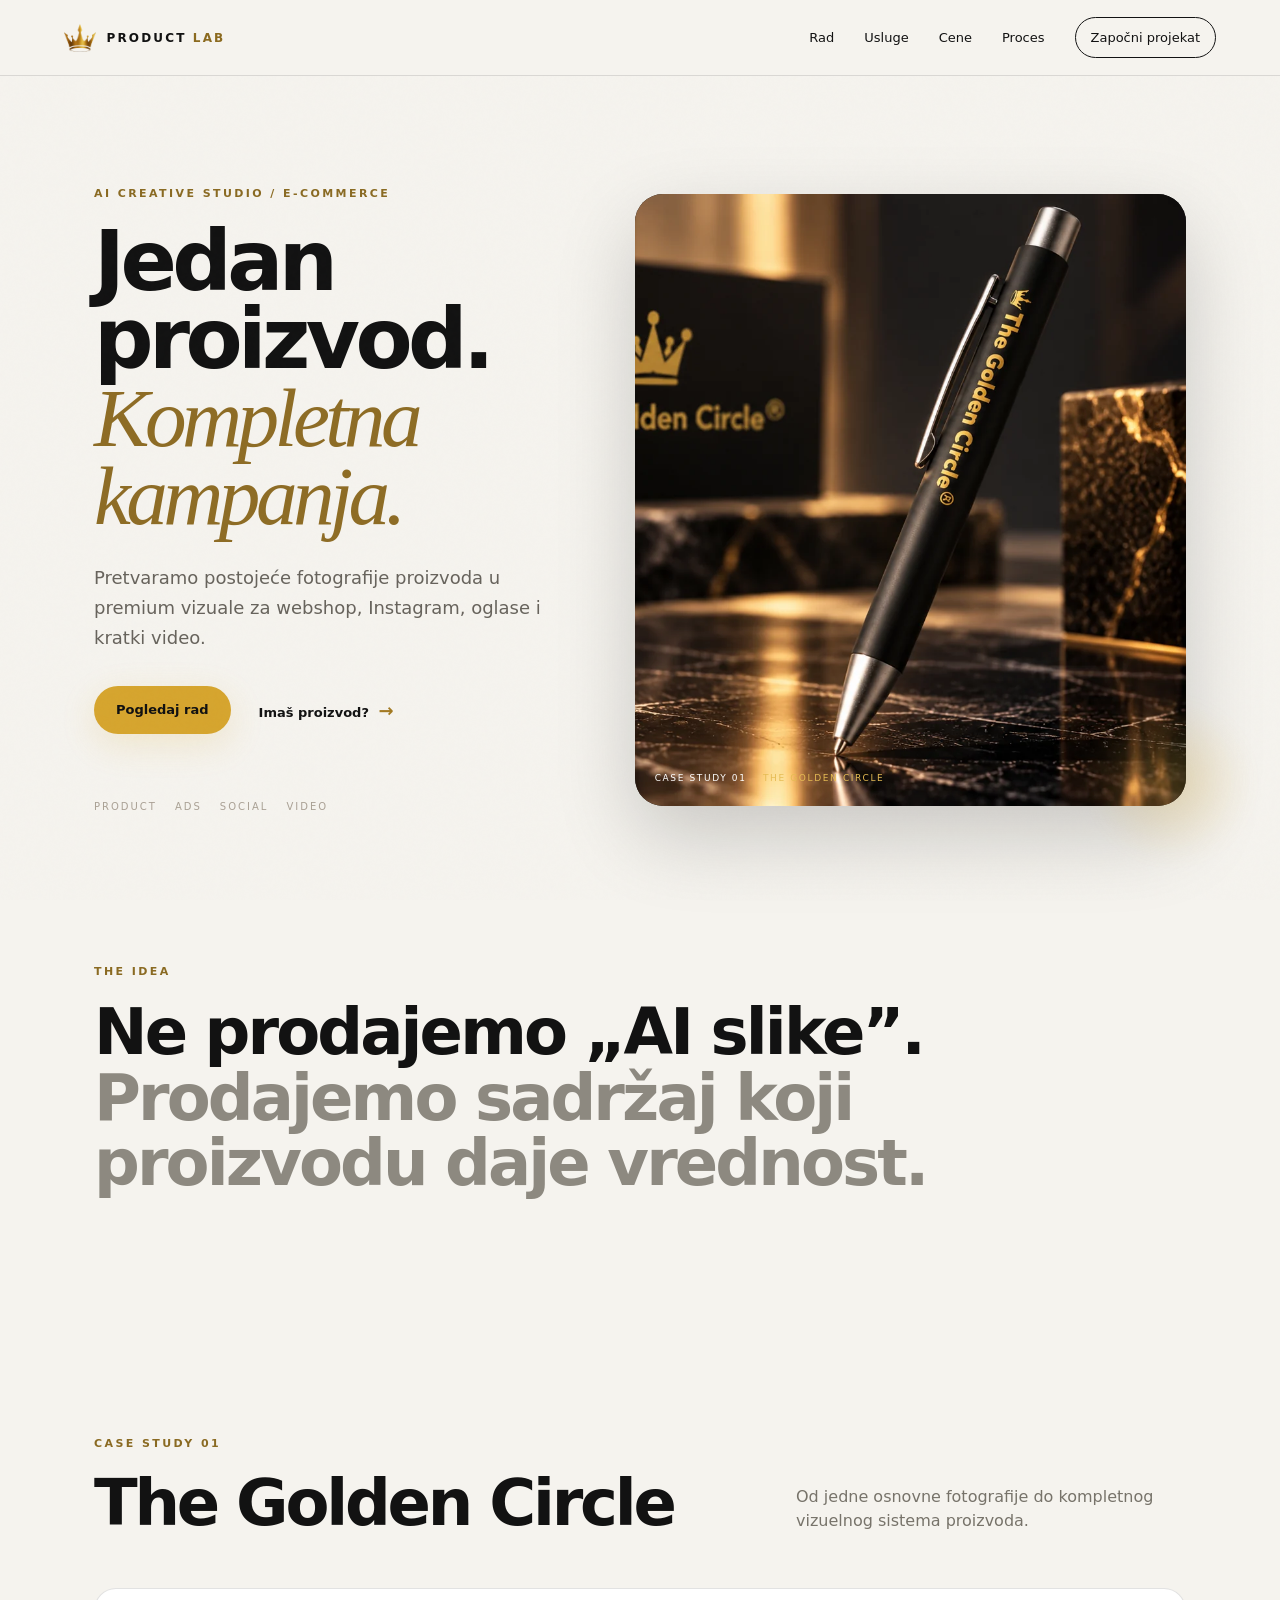
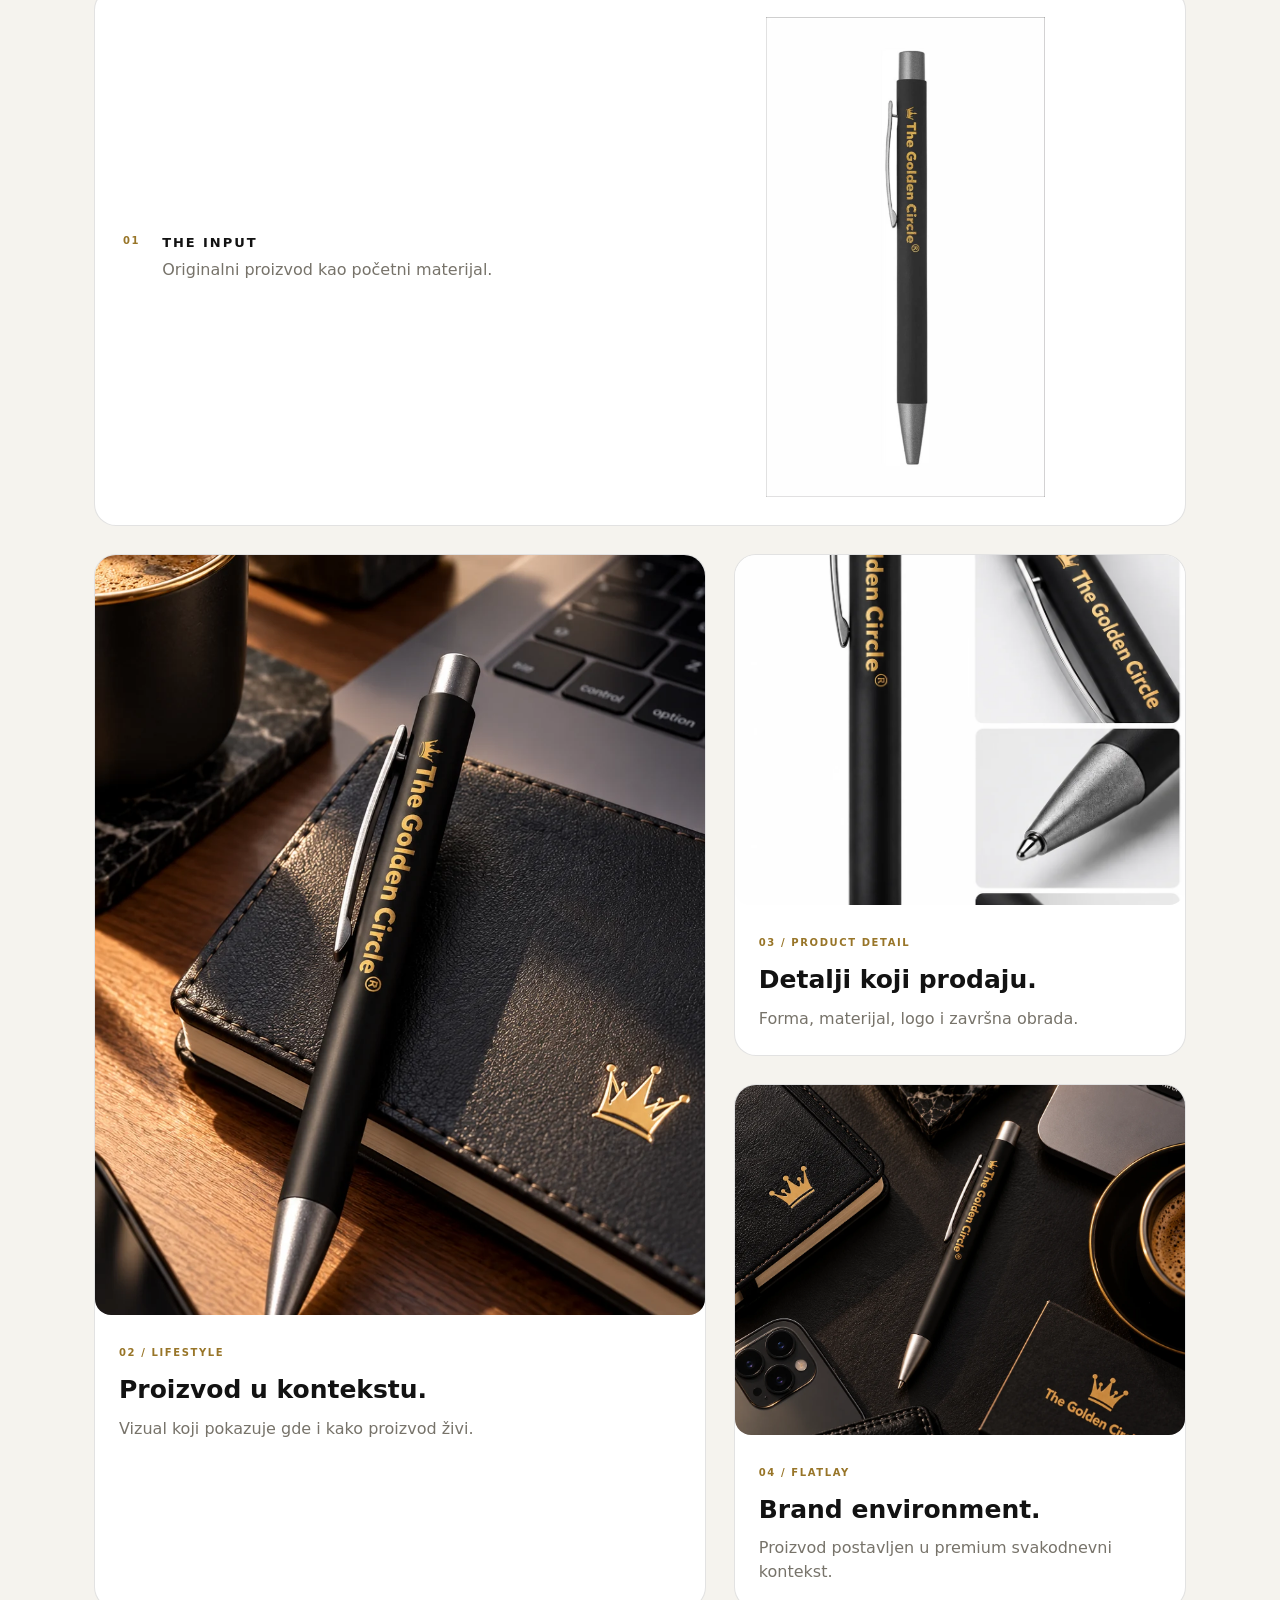
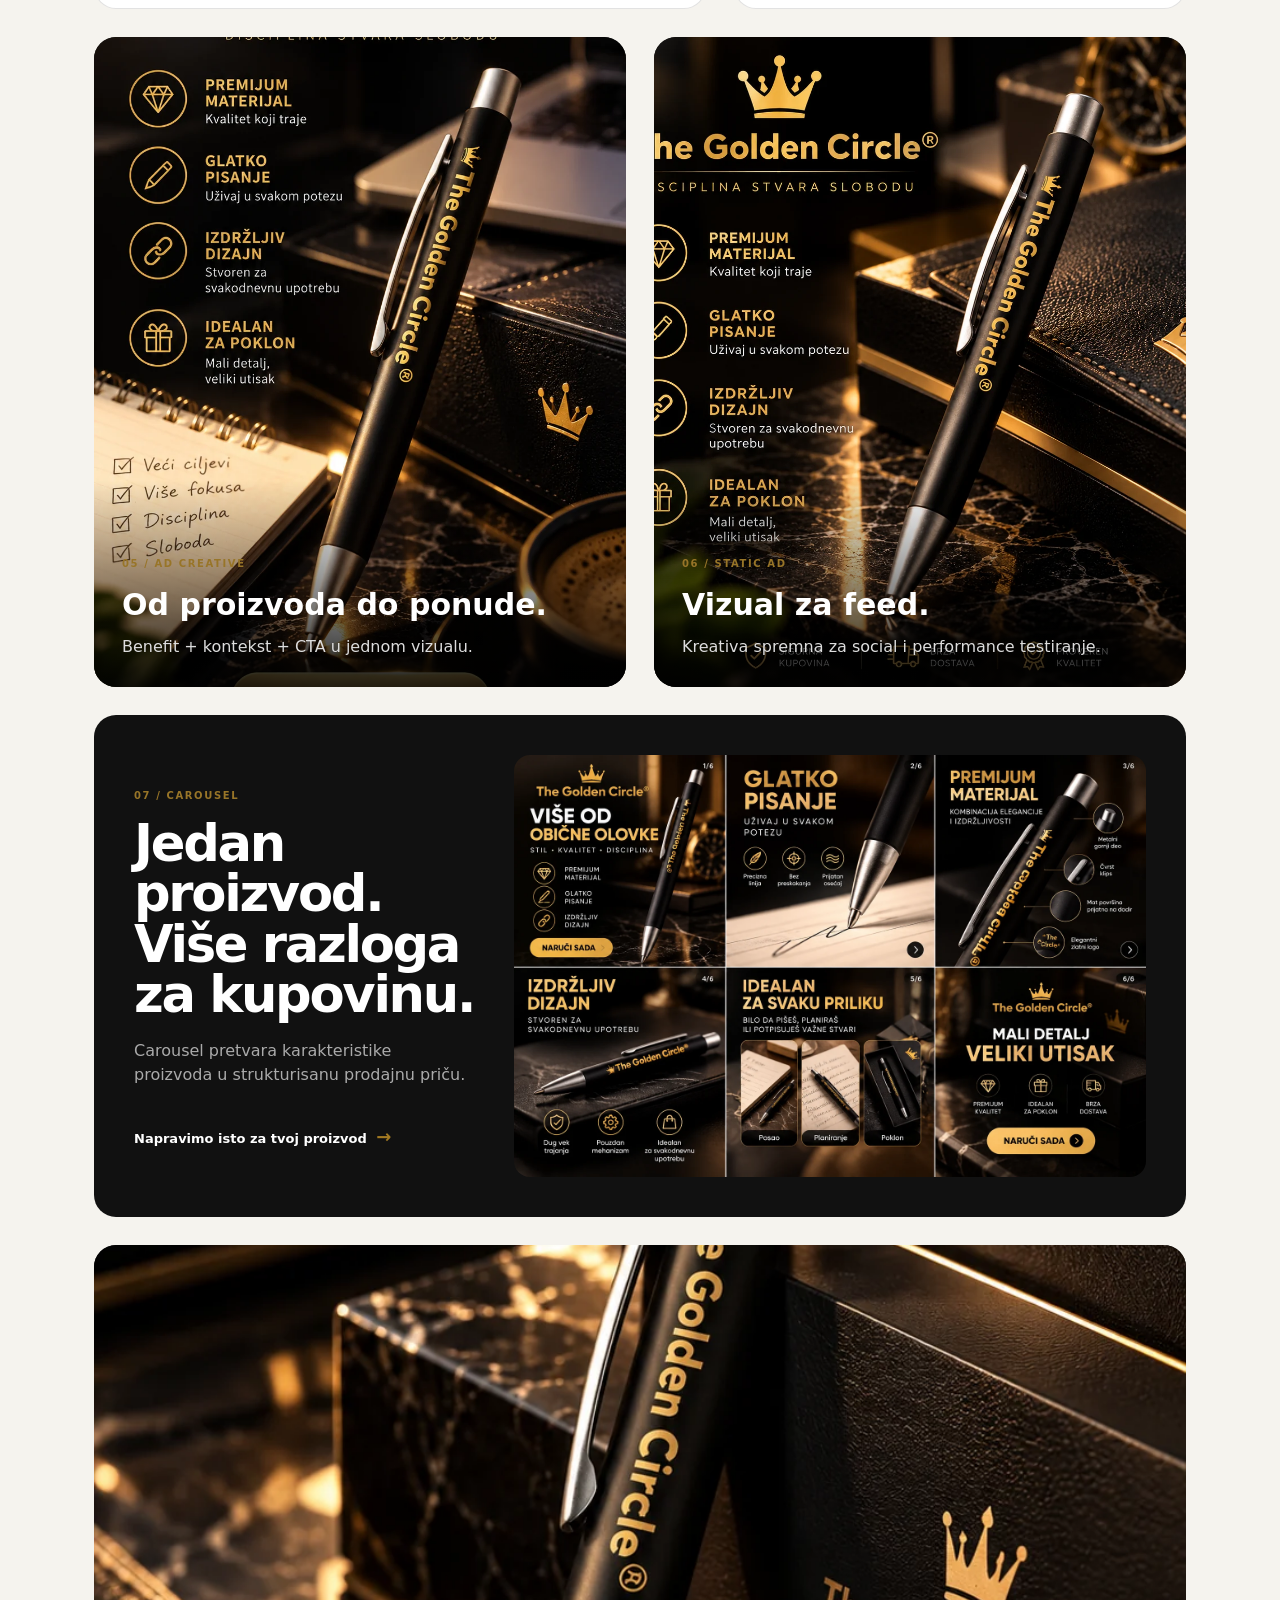
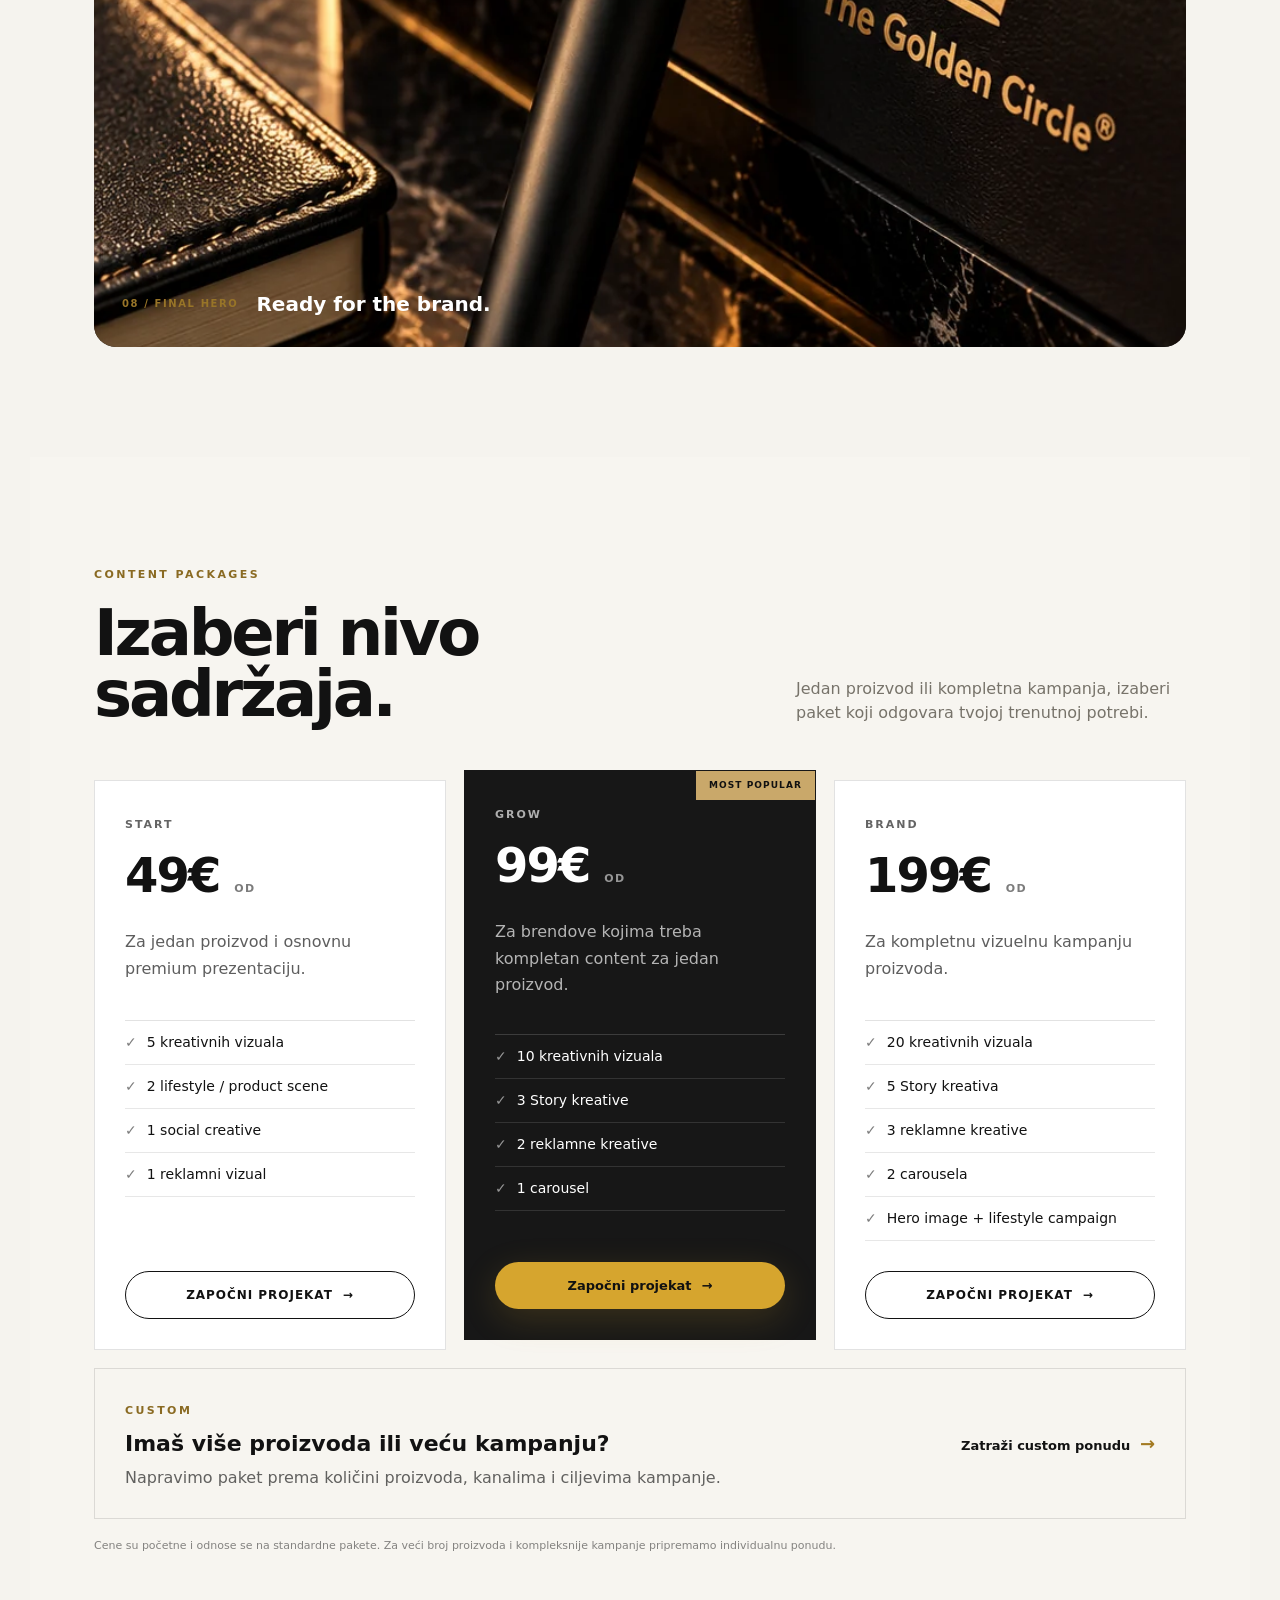
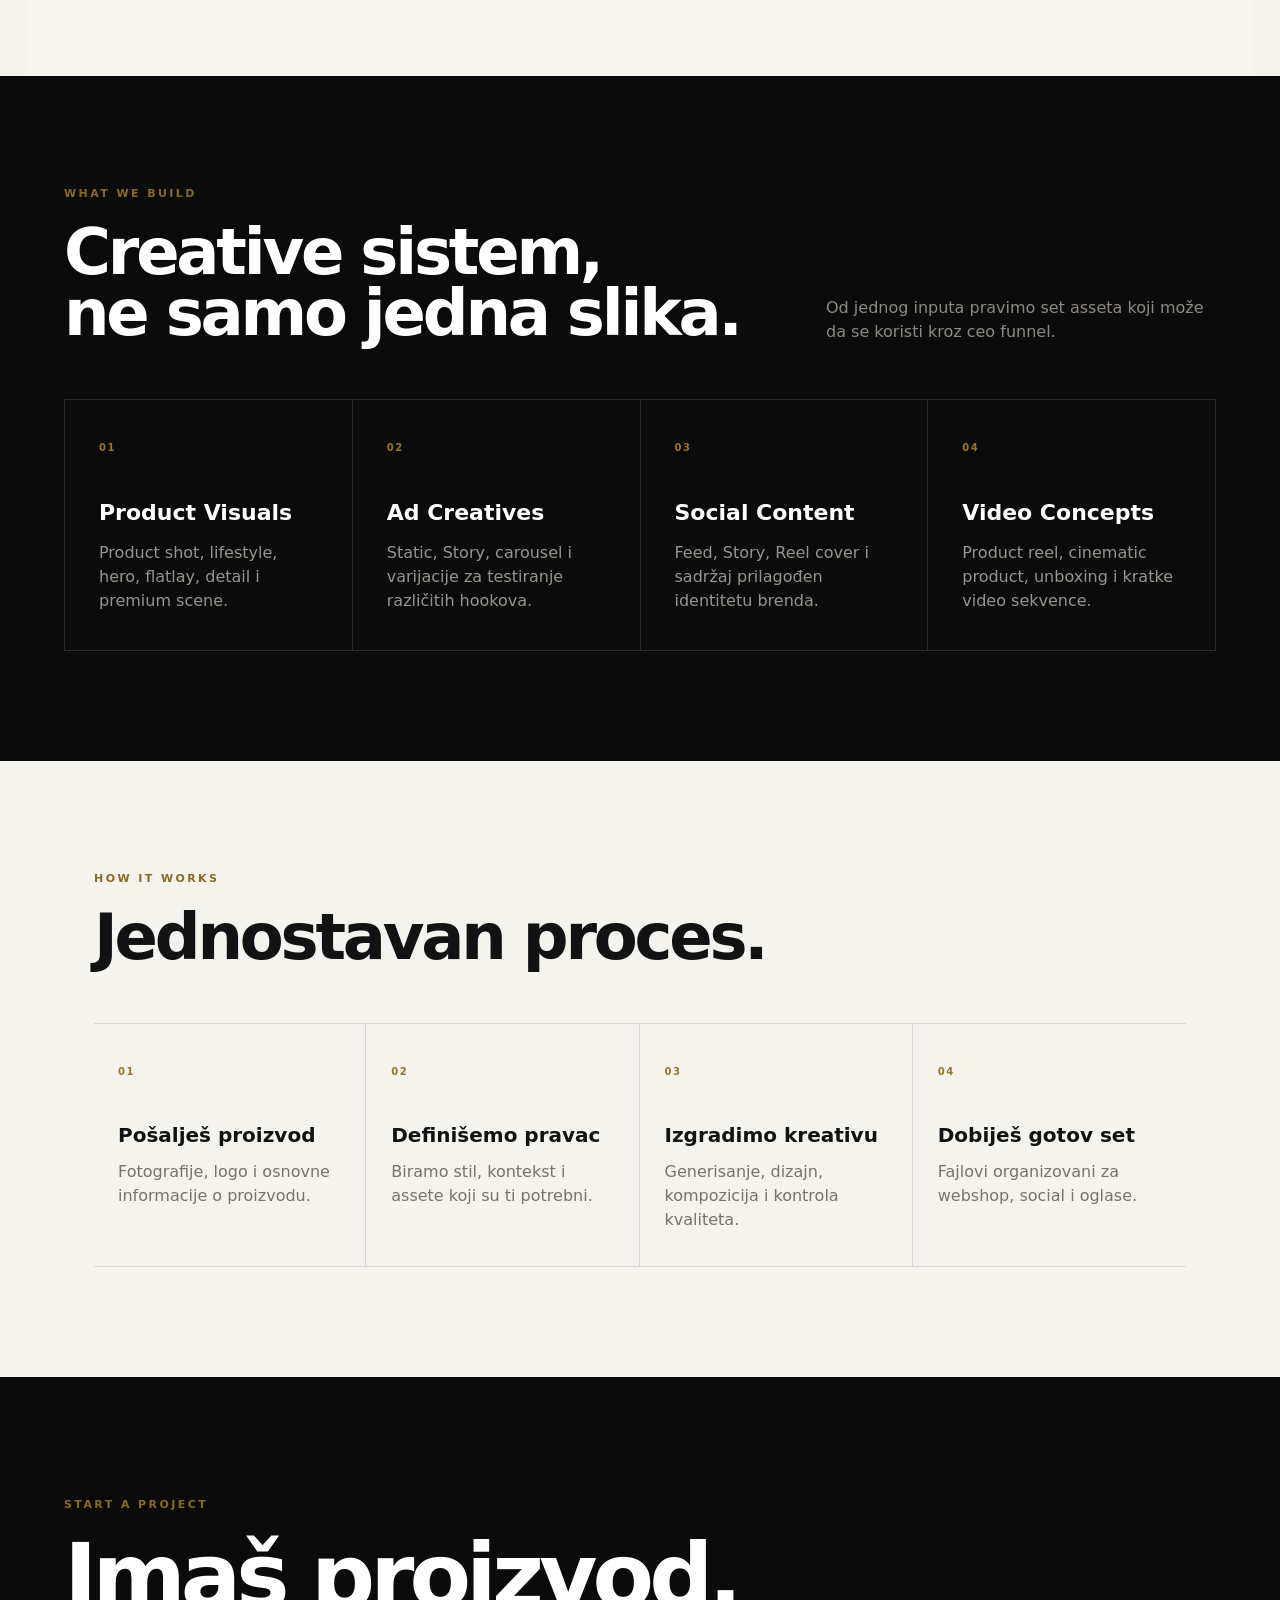
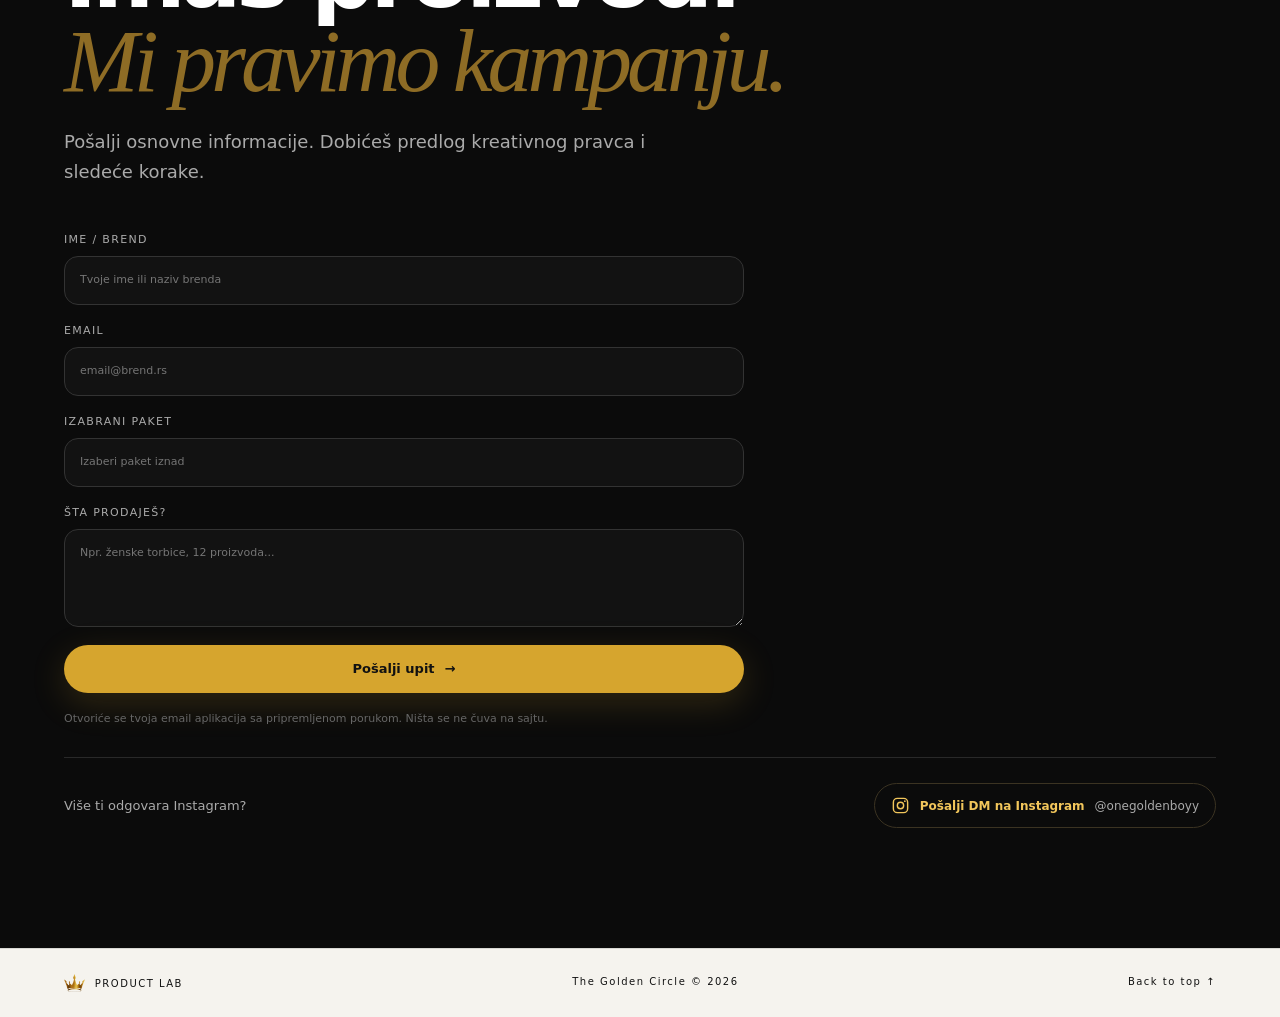
==== index.html @ 474698c1 "Replace PL monogram with original golden crown, add OG tags and tap target fixes - Header and footer" ====
<!doctype html>
<html lang="sr">
<head>
  <meta charset="utf-8">
  <meta name="viewport" content="width=device-width, initial-scale=1">
  <meta name="description" content="PRODUCT LAB: premium AI creative studio za produkt fotografiju, oglase i social media sadržaj.">
  <meta name="theme-color" content="#0b0b0b"><title>PRODUCT LAB</title>
  <meta property="og:type" content="website">
  <meta property="og:title" content="PRODUCT LAB">
  <meta property="og:description" content="Jedan proizvod. Kompletna kampanja. Premium AI vizuali za webshop, Instagram i oglase.">
  <meta property="og:url" content="https://daliborsuvajcevic.github.io/Productlab/">
  <meta property="og:image" content="https://daliborsuvajcevic.github.io/Productlab/assets/og-image.jpg">
  <meta property="og:image:width" content="1200">
  <meta property="og:image:height" content="630">
  <meta property="og:locale" content="sr_RS">
  <meta name="twitter:card" content="summary_large_image">
  <link rel="stylesheet" href="style.css">

<link rel="icon" type="image/png" href="assets/favicon-crown.png">


  <style>
    .pricing { background: #f7f5f0; }
    .pricing-grid { display:grid; grid-template-columns:repeat(3,1fr); gap:18px; margin-top:45px; }
    .price-card { position:relative; padding:36px 30px 30px; background:#fff; border:1px solid rgba(20,20,20,.12); min-height:470px; display:flex; flex-direction:column; }
    .price-card.featured { background:#171717; color:#fff; border-color:#171717; transform:translateY(-10px); }
    .price-label { font-size:11px; letter-spacing:.18em; font-weight:700; opacity:.65; }
    .price { font-size:48px; line-height:1; margin:18px 0 14px; font-weight:600; letter-spacing:-.04em; }
    .price small { font-size:11px; letter-spacing:.12em; text-transform:uppercase; opacity:.55; }
    .price-card p { opacity:.68; line-height:1.65; min-height:55px; }
    .price-card ul { list-style:none; padding:0; margin:20px 0 30px; border-top:1px solid rgba(20,20,20,.12); }
    .price-card.featured ul { border-color:rgba(255,255,255,.16); }
    .price-card li { padding:11px 0; border-bottom:1px solid rgba(20,20,20,.10); font-size:14px; }
    .price-card.featured li { border-color:rgba(255,255,255,.12); }
    .price-card li::before { content:'✓'; margin-right:10px; opacity:.55; }
    .price-card .btn { margin-top:auto; text-align:center; }
    .btn-outline { display:inline-flex; justify-content:center; align-items:center; gap:10px; padding:14px 20px; border:1px solid currentColor; color:inherit; text-decoration:none; font-size:12px; letter-spacing:.08em; text-transform:uppercase; }
    .popular { position:absolute; top:0; right:0; padding:8px 13px; background:#c9a86a; color:#111; font-size:9px; font-weight:800; letter-spacing:.12em; }
    .custom-package { margin-top:18px; padding:28px 30px; border:1px solid rgba(20,20,20,.12); display:flex; justify-content:space-between; align-items:center; gap:30px; }
    .custom-package h3 { margin:6px 0; font-size:22px; }
    .custom-package p { margin:0; opacity:.65; }
    .pricing-note { margin-top:18px; font-size:11px; opacity:.5; line-height:1.6; }
    @media (max-width:850px) { .pricing-grid { grid-template-columns:1fr; } .price-card.featured { transform:none; } .custom-package { flex-direction:column; align-items:flex-start; } }
  </style>

</head>
<body>
  <div class="noise"></div>
  <header class="site-header">
    <a class="logo" href="#top" aria-label="Product Lab početna">
      <img class="logo-crown" src="assets/crown-logo.png" alt="" width="315" height="272">
      <span>PRODUCT <b>LAB</b></span>
    </a>
    <button class="menu-toggle" aria-label="Otvori meni" aria-expanded="false"><span></span><span></span></button>
    <nav class="nav" aria-label="Glavna navigacija">
      <a href="#work">Rad</a>
      <a href="#services">Usluge</a>
      <a href="#pricing">Cene</a>
      <a href="#process">Proces</a>
      <a class="nav-cta" href="#contact">Započni projekat</a>
    </nav>
  </header>

  <main id="top">
    <section class="hero section-pad">
      <div class="hero-copy reveal">
        <p class="eyebrow">AI CREATIVE STUDIO / E-COMMERCE</p>
        <h1>Jedan proizvod.<br><em>Kompletna kampanja.</em></h1>
        <p class="lead">Pretvaramo postojeće fotografije proizvoda u premium vizuale za webshop, Instagram, oglase i kratki video.</p>
        <div class="hero-actions">
          <a class="btn btn-gold" href="#work">Pogledaj rad</a>
          <a class="text-link" href="#contact">Imaš proizvod? <span>→</span></a>
        </div>
        <div class="hero-meta"><span>PRODUCT</span><span>ADS</span><span>SOCIAL</span><span>VIDEO</span></div>
      </div>
      <div class="hero-visual reveal delay-1">
        <div class="hero-frame">
          <img src="assets/hero-wide.webp" alt="The Golden Circle premium olovka, hero vizual" loading="eager">
          <div class="frame-label">CASE STUDY 01 <span>THE GOLDEN CIRCLE</span></div>
        </div>
        <div class="orb"></div>
      </div>
    </section>

    <section class="statement section-pad">
      <p class="eyebrow">THE IDEA</p>
      <h2>Ne prodajemo „AI slike”.<br><span>Prodajemo sadržaj koji proizvodu daje vrednost.</span></h2>
    </section>

    <section id="work" class="work section-pad">
      <div class="section-heading reveal">
        <div><p class="eyebrow">CASE STUDY 01</p><h2>The Golden Circle</h2></div>
        <p>Od jedne osnovne fotografije do kompletnog vizuelnog sistema proizvoda.</p>
      </div>

      <div class="input-card reveal">
        <div class="input-copy"><span class="step">01</span><div><h3>THE INPUT</h3><p>Originalni proizvod kao početni materijal.</p></div></div>
        <button class="image-button" data-lightbox="assets/original.webp" aria-label="Otvori originalnu fotografiju"><img src="assets/original.webp" alt="Originalna fotografija The Golden Circle olovke"></button>
      </div>

      <div class="work-grid">
        <article class="work-card tall reveal"><button class="image-button" data-lightbox="assets/lifestyle.webp"><img src="assets/lifestyle.webp" alt="Lifestyle fotografija olovke na luksuznom radnom stolu" loading="lazy"></button><div class="card-copy"><span>02 / LIFESTYLE</span><h3>Proizvod u kontekstu.</h3><p>Vizual koji pokazuje gde i kako proizvod živi.</p></div></article>
        <article class="work-card reveal delay-1"><button class="image-button" data-lightbox="assets/product-display.webp"><img src="assets/product-display.webp" alt="Detaljna product prezentacija olovke" loading="lazy"></button><div class="card-copy"><span>03 / PRODUCT DETAIL</span><h3>Detalji koji prodaju.</h3><p>Forma, materijal, logo i završna obrada.</p></div></article>
        <article class="work-card reveal delay-2"><button class="image-button" data-lightbox="assets/flatlay.webp"><img src="assets/flatlay.webp" alt="Premium flatlay The Golden Circle proizvoda" loading="lazy"></button><div class="card-copy"><span>04 / FLATLAY</span><h3>Brand environment.</h3><p>Proizvod postavljen u premium svakodnevni kontekst.</p></div></article>
      </div>

      <div class="feature-grid">
        <article class="feature-card reveal"><button class="image-button" data-lightbox="assets/ad-vertical.webp"><img src="assets/ad-vertical.webp" alt="Vertikalna reklamna kreativa za The Golden Circle" loading="lazy"></button><div class="feature-overlay"><span>05 / AD CREATIVE</span><h3>Od proizvoda do ponude.</h3><p>Benefit + kontekst + CTA u jednom vizualu.</p></div></article>
        <article class="feature-card reveal delay-1"><button class="image-button" data-lightbox="assets/ad-square.webp"><img src="assets/ad-square.webp" alt="Kvadratna reklama za The Golden Circle" loading="lazy"></button><div class="feature-overlay"><span>06 / STATIC AD</span><h3>Vizual za feed.</h3><p>Kreativa spremna za social i performance testiranje.</p></div></article>
      </div>

      <div class="carousel-case reveal">
        <div class="carousel-copy"><span>07 / CAROUSEL</span><h3>Jedan proizvod.<br>Više razloga za kupovinu.</h3><p>Carousel pretvara karakteristike proizvoda u strukturisanu prodajnu priču.</p><a href="#contact" class="text-link">Napravimo isto za tvoj proizvod <span>→</span></a></div>
        <button class="image-button carousel-image" data-lightbox="assets/carousel.webp"><img src="assets/carousel.webp" alt="Carousel oglas The Golden Circle" loading="lazy"></button>
      </div>

      <div class="final-hero reveal">
        <button class="image-button" data-lightbox="assets/hero-display.webp"><img src="assets/hero-display.webp" alt="Finalni premium hero vizual The Golden Circle" loading="lazy"></button>
        <div class="final-caption"><span>08 / FINAL HERO</span><strong>Ready for the brand.</strong></div>
      </div>
    </section>


    <section id="pricing" class="pricing section-pad">
      <div class="section-heading reveal">
        <div><p class="eyebrow">CONTENT PACKAGES</p><h2>Izaberi nivo sadržaja.</h2></div>
        <p>Jedan proizvod ili kompletna kampanja, izaberi paket koji odgovara tvojoj trenutnoj potrebi.</p>
      </div>
      <div class="pricing-grid">
        <article class="price-card reveal">
          <span class="price-label">START</span>
          <div class="price">49€ <small>od</small></div>
          <p>Za jedan proizvod i osnovnu premium prezentaciju.</p>
          <ul>
            <li>5 kreativnih vizuala</li>
            <li>2 lifestyle / product scene</li>
            <li>1 social creative</li>
            <li>1 reklamni vizual</li>
          </ul>
          <a class="btn btn-outline" href="#contact" data-package="START 49€">Započni projekat <span>→</span></a>
        </article>

        <article class="price-card featured reveal delay-1">
          <div class="popular">MOST POPULAR</div>
          <span class="price-label">GROW</span>
          <div class="price">99€ <small>od</small></div>
          <p>Za brendove kojima treba kompletan content za jedan proizvod.</p>
          <ul>
            <li>10 kreativnih vizuala</li>
            <li>3 Story kreative</li>
            <li>2 reklamne kreative</li>
            <li>1 carousel</li>
          </ul>
          <a class="btn btn-gold" href="#contact" data-package="GROW 99€">Započni projekat <span>→</span></a>
        </article>

        <article class="price-card reveal delay-2">
          <span class="price-label">BRAND</span>
          <div class="price">199€ <small>od</small></div>
          <p>Za kompletnu vizuelnu kampanju proizvoda.</p>
          <ul>
            <li>20 kreativnih vizuala</li>
            <li>5 Story kreativa</li>
            <li>3 reklamne kreative</li>
            <li>2 carousela</li>
            <li>Hero image + lifestyle campaign</li>
          </ul>
          <a class="btn btn-outline" href="#contact" data-package="BRAND 199€">Započni projekat <span>→</span></a>
        </article>
      </div>
      <div class="custom-package reveal">
        <div><span class="eyebrow">CUSTOM</span><h3>Imaš više proizvoda ili veću kampanju?</h3><p>Napravimo paket prema količini proizvoda, kanalima i ciljevima kampanje.</p></div>
        <a class="text-link package-btn" href="#contact" data-package="CUSTOM, individualna ponuda">Zatraži custom ponudu <span>→</span></a>
      </div>
      <p class="pricing-note">Cene su početne i odnose se na standardne pakete. Za veći broj proizvoda i kompleksnije kampanje pripremamo individualnu ponudu.</p>
    </section>

    <section id="services" class="services section-pad dark-section">
      <div class="section-heading reveal"><div><p class="eyebrow">WHAT WE BUILD</p><h2>Creative sistem,<br>ne samo jedna slika.</h2></div><p>Od jednog inputa pravimo set asseta koji može da se koristi kroz ceo funnel.</p></div>
      <div class="service-grid">
        <article class="service reveal"><span>01</span><h3>Product Visuals</h3><p>Product shot, lifestyle, hero, flatlay, detail i premium scene.</p></article>
        <article class="service reveal delay-1"><span>02</span><h3>Ad Creatives</h3><p>Static, Story, carousel i varijacije za testiranje različitih hookova.</p></article>
        <article class="service reveal delay-2"><span>03</span><h3>Social Content</h3><p>Feed, Story, Reel cover i sadržaj prilagođen identitetu brenda.</p></article>
        <article class="service reveal"><span>04</span><h3>Video Concepts</h3><p>Product reel, cinematic product, unboxing i kratke video sekvence.</p></article>
      </div>
    </section>

    <section id="process" class="process section-pad">
      <div class="section-heading reveal"><div><p class="eyebrow">HOW IT WORKS</p><h2>Jednostavan proces.</h2></div></div>
      <div class="process-grid">
        <div class="process-step reveal"><span>01</span><h3>Pošalješ proizvod</h3><p>Fotografije, logo i osnovne informacije o proizvodu.</p></div>
        <div class="process-step reveal delay-1"><span>02</span><h3>Definišemo pravac</h3><p>Biramo stil, kontekst i assete koji su ti potrebni.</p></div>
        <div class="process-step reveal delay-2"><span>03</span><h3>Izgradimo kreativu</h3><p>Generisanje, dizajn, kompozicija i kontrola kvaliteta.</p></div>
        <div class="process-step reveal"><span>04</span><h3>Dobiješ gotov set</h3><p>Fajlovi organizovani za webshop, social i oglase.</p></div>
      </div>
    </section>

    <section id="contact" class="contact section-pad dark-section">
      <div class="contact-inner reveal">
        <p class="eyebrow">START A PROJECT</p>
        <h2>Imaš proizvod.<br><em>Mi pravimo kampanju.</em></h2>
        <p class="lead">Pošalji osnovne informacije. Dobićeš predlog kreativnog pravca i sledeće korake.</p>
        <form id="contactForm" class="contact-form">
          <label>Ime / brend<input id="name" name="name" type="text" placeholder="Tvoje ime ili naziv brenda" required></label>
          <label>Email<input id="email" name="email" type="email" placeholder="email@brend.rs" required></label>
          <label>Izabrani paket<input id="selected-package" name="package" type="text" placeholder="Izaberi paket iznad" readonly></label>
          <label>Šta prodaješ?<textarea id="message" name="message" rows="4" placeholder="Npr. ženske torbice, 12 proizvoda..."></textarea></label>
          <button class="btn btn-gold" type="submit">Pošalji upit <span>→</span></button>
          <p class="form-note">Otvoriće se tvoja email aplikacija sa pripremljenom porukom. Ništa se ne čuva na sajtu.</p>
        </form>
        <div class="instagram-contact">
          <span class="instagram-copy">Više ti odgovara Instagram?</span>
          <a class="instagram-link" href="https://www.instagram.com/onegoldenboyy/" target="_blank" rel="noopener noreferrer" aria-label="Javi se na Instagram profilu @onegoldenboyy">
            <svg viewBox="0 0 24 24" aria-hidden="true" focusable="false"><rect x="3" y="3" width="18" height="18" rx="5" fill="none" stroke="currentColor" stroke-width="1.8"/><circle cx="12" cy="12" r="4" fill="none" stroke="currentColor" stroke-width="1.8"/><circle cx="17.5" cy="6.5" r="1.1" fill="currentColor"/></svg>
            <span>Pošalji DM na Instagram</span>
            <span class="instagram-handle">@onegoldenboyy</span>
          </a>
        </div>
      </div>
    </section>
  </main>

   <footer class="footer"><span class="footer-brand"><img class="logo-crown" src="assets/crown-logo.png" alt="" width="315" height="272" loading="lazy">PRODUCT LAB</span><span>The Golden Circle © 2026</span><a href="#top">Back to top ↑</a></footer>

  <div class="lightbox" id="lightbox" aria-hidden="true"><button class="lightbox-close" aria-label="Zatvori">×</button><img id="lightboxImage" src="" alt=""></div>
  <script src="script.js"></script>
</body>
</html>
---- style.css ----
:root{--bg:#f5f3ee;--ink:#121212;--muted:#77736a;--gold:#d6a52e;--gold2:#f2c65b;--dark:#0b0b0b;--line:rgba(18,18,18,.12);--radius:22px;--max:1220px}
*{box-sizing:border-box}html{scroll-behavior:smooth}body{margin:0;background:var(--bg);color:var(--ink);font-family:Inter,ui-sans-serif,system-ui,-apple-system,BlinkMacSystemFont,"Segoe UI",sans-serif;line-height:1.5}.noise{position:fixed;inset:0;pointer-events:none;opacity:.035;background-image:url("data:image/svg+xml,%3Csvg viewBox='0 0 180 180' xmlns='http://www.w3.org/2000/svg'%3E%3Cfilter id='n'%3E%3CfeTurbulence type='fractalNoise' baseFrequency='.9' numOctaves='4' stitchTiles='stitch'/%3E%3C/filter%3E%3Crect width='100%25' height='100%25' filter='url(%23n)' opacity='.45'/%3E%3C/svg%3E")}.site-header{position:sticky;top:0;z-index:20;height:76px;padding:0 5vw;display:flex;align-items:center;justify-content:space-between;background:rgba(245,243,238,.88);backdrop-filter:blur(18px);border-bottom:1px solid var(--line)}.logo{display:flex;align-items:center;gap:10px;color:inherit;text-decoration:none;font-size:12px;letter-spacing:.18em;font-weight:700}.logo b{color:#8b6a1f}.logo-crown{display:block;height:28px;width:auto}.footer-brand{display:inline-flex;align-items:center;gap:10px}.footer-brand .logo-crown{height:18px}.nav{display:flex;align-items:center;gap:30px}.nav a{color:inherit;text-decoration:none;font-size:13px}.nav-cta{border:1px solid var(--ink);padding:10px 15px;border-radius:999px}.menu-toggle{display:none;background:none;border:0}.section-pad{max-width:var(--max);margin:auto;padding:110px 5vw}.hero{min-height:calc(100vh - 76px);display:grid;grid-template-columns:.9fr 1.1fr;gap:7vw;align-items:center}.eyebrow{margin:0 0 20px;color:#8a6a22;font-size:11px;font-weight:800;letter-spacing:.22em}.hero h1{font-size:clamp(50px,6.5vw,94px);line-height:.94;letter-spacing:-.055em;margin:0 0 28px}.hero h1 em,.contact h2 em{font-family:Georgia,serif;font-weight:400;color:#8e6c25}.lead{max-width:590px;color:#67635c;font-size:18px;line-height:1.65}.hero-actions{display:flex;align-items:center;gap:28px;margin-top:34px}.btn{display:inline-flex;align-items:center;justify-content:center;gap:10px;border:0;text-decoration:none;cursor:pointer;padding:14px 22px;border-radius:999px;font:inherit;font-weight:800;font-size:13px}.btn-gold{background:var(--gold);color:#111;box-shadow:0 10px 35px rgba(214,165,46,.18)}.text-link{color:inherit;text-decoration:none;font-weight:700;font-size:13px}.text-link span{color:#a37a22;font-size:18px;margin-left:5px}.hero-meta{display:flex;gap:18px;margin-top:65px;color:#aaa195;font-size:10px;letter-spacing:.2em}.hero-visual{position:relative}.hero-frame{position:relative;overflow:hidden;border-radius:28px;box-shadow:0 30px 80px rgba(0,0,0,.18);background:#111}.hero-frame img{width:100%;height:min(68vh,700px);object-fit:cover;display:block}.frame-label{position:absolute;left:20px;bottom:20px;color:white;font-size:9px;letter-spacing:.18em}.frame-label span{margin-left:12px;color:#e5bb54}.orb{position:absolute;width:170px;height:170px;border-radius:50%;background:radial-gradient(circle,#e3b84e,transparent 67%);filter:blur(10px);opacity:.28;right:-70px;bottom:-60px}.statement{padding-top:40px;padding-bottom:130px}.statement h2{font-size:clamp(36px,5vw,70px);line-height:1.02;letter-spacing:-.045em;max-width:1000px;margin:0}.statement h2 span{color:#8d8980}.section-heading{display:flex;justify-content:space-between;align-items:end;gap:40px;margin-bottom:55px}.section-heading h2{font-size:clamp(42px,5vw,72px);line-height:.95;letter-spacing:-.05em;margin:0}.section-heading>p{max-width:390px;color:var(--muted);margin:0}.input-card{display:grid;grid-template-columns:1fr 1fr;gap:28px;align-items:center;margin-bottom:28px;padding:28px;border:1px solid var(--line);border-radius:var(--radius);background:#fff}.input-copy{display:flex;gap:22px;align-items:flex-start}.step,.card-copy>span,.feature-overlay>span,.carousel-copy>span,.final-caption>span,.service>span,.process-step>span{font-size:10px;letter-spacing:.16em;color:#987528;font-weight:800}.input-copy h3{margin:0 0 5px;font-size:13px;letter-spacing:.15em}.input-copy p{margin:0;color:var(--muted)}.image-button{border:0;padding:0;background:none;display:block;width:100%;cursor:zoom-in;overflow:hidden;border-radius:calc(var(--radius) - 6px)}.image-button img{width:100%;display:block;transition:transform .7s cubic-bezier(.2,.7,.2,1)}.image-button:hover img{transform:scale(1.035)}.input-card .image-button{max-height:480px}.input-card img{height:480px;object-fit:contain;background:#fff}.work-grid{display:grid;grid-template-columns:1.15fr .85fr;gap:28px}.work-card{background:#fff;border:1px solid var(--line);border-radius:var(--radius);overflow:hidden}.work-card.tall{grid-row:span 2}.work-card.tall img{height:760px;object-fit:cover}.work-card:not(.tall) img{height:350px;object-fit:cover}.card-copy{padding:24px}.card-copy h3{font-size:25px;margin:8px 0}.card-copy p{color:var(--muted);margin:0}.feature-grid{display:grid;grid-template-columns:1fr 1fr;gap:28px;margin-top:28px}.feature-card{position:relative;border-radius:var(--radius);overflow:hidden;min-height:650px;background:#111}.feature-card img{width:100%;height:650px;object-fit:cover;display:block}.feature-overlay{position:absolute;inset:auto 0 0;padding:70px 28px 28px;color:#fff;background:linear-gradient(transparent,rgba(0,0,0,.86))}.feature-overlay h3{font-size:30px;margin:8px 0}.feature-overlay p{margin:0;color:#ddd}.carousel-case{display:grid;grid-template-columns:.7fr 1.3fr;gap:40px;align-items:center;margin-top:28px;padding:40px;border-radius:var(--radius);background:#111;color:#fff}.carousel-copy h3{font-size:clamp(35px,4vw,56px);line-height:.98;letter-spacing:-.045em;margin:12px 0 20px}.carousel-copy p{color:#aaa;max-width:380px}.carousel-copy .text-link{display:inline-block;margin-top:20px}.carousel-image img{aspect-ratio:3/2;object-fit:cover}.final-hero{position:relative;margin-top:28px;border-radius:var(--radius);overflow:hidden;background:#111}.final-hero img{width:100%;height:min(78vh,820px);object-fit:cover}.final-caption{position:absolute;left:28px;bottom:28px;color:#fff;display:flex;align-items:center;gap:18px}.final-caption strong{font-size:20px}.dark-section{max-width:none;background:var(--dark);color:#fff}.dark-section>.section-heading,.dark-section>.service-grid,.contact-inner{max-width:var(--max);margin-left:auto;margin-right:auto}.dark-section .section-heading>p{color:#8e8a83}.service-grid{display:grid;grid-template-columns:repeat(4,1fr);gap:1px;background:#2a2a2a;border:1px solid #2a2a2a}.service{background:var(--dark);padding:34px;min-height:250px}.service h3{font-size:22px;margin:38px 0 12px}.service p{color:#98958e;margin:0}.process-grid{display:grid;grid-template-columns:repeat(4,1fr);gap:1px;border-top:1px solid var(--line);border-bottom:1px solid var(--line)}.process-step{padding:34px 24px;border-right:1px solid var(--line);min-height:230px}.process-step:last-child{border-right:0}.process-step h3{font-size:20px;margin:38px 0 10px}.process-step p{color:var(--muted);margin:0}.contact{padding-top:120px;padding-bottom:120px}.contact h2{font-size:clamp(48px,7vw,92px);line-height:.94;letter-spacing:-.055em;margin:0 0 24px}.contact .lead{color:#aaa}.contact-form{max-width:680px;margin-top:45px;display:grid;gap:18px}.contact-form label{display:grid;gap:8px;color:#aaa;font-size:11px;letter-spacing:.12em;text-transform:uppercase}.contact-form input,.contact-form textarea{width:100%;border:1px solid #333;background:#121212;color:#fff;border-radius:14px;padding:15px;font:inherit;outline:none;resize:vertical}.contact-form input:focus,.contact-form textarea:focus{border-color:#b99136}.form-note{color:#666;font-size:11px;margin:0}.footer{padding:25px 5vw;display:flex;justify-content:space-between;gap:20px;border-top:1px solid var(--line);font-size:10px;letter-spacing:.15em}.footer a{color:inherit;text-decoration:none}.lightbox{position:fixed;inset:0;z-index:50;background:rgba(0,0,0,.92);display:none;align-items:center;justify-content:center;padding:5vw}.lightbox.open{display:flex}.lightbox img{max-width:92vw;max-height:90vh;object-fit:contain;border-radius:8px}.lightbox-close{position:absolute;top:22px;right:28px;background:none;border:0;color:#fff;font-size:38px;cursor:pointer}.reveal{opacity:0;transform:translateY(24px);transition:opacity .8s ease,transform .8s ease}.reveal.visible{opacity:1;transform:none}.delay-1{transition-delay:.12s}.delay-2{transition-delay:.22s}
@media(max-width:900px){.nav{position:fixed;inset:76px 0 auto;background:rgba(245,243,238,.98);padding:25px 5vw 30px;display:none;flex-direction:column;align-items:flex-start;border-bottom:1px solid var(--line)}.nav.open{display:flex}.menu-toggle{display:grid;gap:5px}.menu-toggle span{display:block;width:24px;height:1px;background:#111}.hero{grid-template-columns:1fr;min-height:auto;padding-top:75px}.hero-visual{order:-1}.hero-frame img{height:55vh}.section-pad{padding-top:80px;padding-bottom:80px}.section-heading{align-items:flex-start;flex-direction:column;margin-bottom:35px}.input-card,.work-grid,.feature-grid,.carousel-case{grid-template-columns:1fr}.work-card.tall img,.work-card:not(.tall) img{height:auto;max-height:none}.feature-card,.feature-card img{min-height:0;height:auto}.service-grid,.process-grid{grid-template-columns:1fr 1fr}.process-step{border-bottom:1px solid var(--line)}.process-step:nth-child(2){border-right:0}.process-step:nth-child(3){border-bottom:0}.process-step:nth-child(4){border-bottom:0}.carousel-case{padding:24px}.final-hero img{height:65vh}.text-link,.footer a,.carousel-copy .text-link{display:inline-flex;align-items:center;min-height:44px}.menu-toggle{padding:14px 12px;margin-right:-12px}}
@media(max-width:560px){.site-header{height:68px}.nav{inset:68px 0 auto}.hero h1{font-size:50px}.lead{font-size:16px}.hero-meta{gap:10px;flex-wrap:wrap;margin-top:40px}.hero-frame img{height:58vh}.statement h2{font-size:38px}.service-grid,.process-grid{grid-template-columns:1fr}.process-step,.process-step:nth-child(3){border-right:0;border-bottom:1px solid var(--line)}.process-step:last-child{border-bottom:0}.footer{flex-wrap:wrap}.input-card{padding:16px}.input-card img{height:400px}.final-hero img{height:58vh}.final-caption{flex-direction:column;align-items:flex-start;gap:5px}.hero-actions{align-items:flex-start;flex-direction:column;gap:18px}}

/* Instagram contact links */
.instagram-contact{margin-top:30px;padding-top:25px;border-top:1px solid #292929;display:flex;align-items:center;justify-content:space-between;gap:20px;flex-wrap:wrap}
.instagram-copy{color:#aaa;font-size:13px}
.instagram-link,.footer-instagram{display:inline-flex;align-items:center;gap:10px;text-decoration:none}
.instagram-link{padding:12px 16px;border:1px solid #3b3322;border-radius:999px;color:#f2c65b;transition:background .2s ease,border-color .2s ease}
.instagram-link:hover{background:#1b1811;border-color:#8a6a22}
.instagram-link svg{width:19px;height:19px;flex:none}
.instagram-link span{font-size:12px;font-weight:700}
.instagram-link .instagram-handle{font-weight:400;color:#aaa}
.footer-instagram{color:inherit;letter-spacing:.08em}
.footer-instagram svg{width:15px;height:15px;flex:none}
.footer-instagram:hover{color:#987528}
@media(max-width:560px){.instagram-contact{align-items:flex-start;flex-direction:column}.instagram-link{flex-wrap:wrap;max-width:100%}.footer{align-items:center}.footer-instagram{letter-spacing:.05em}}
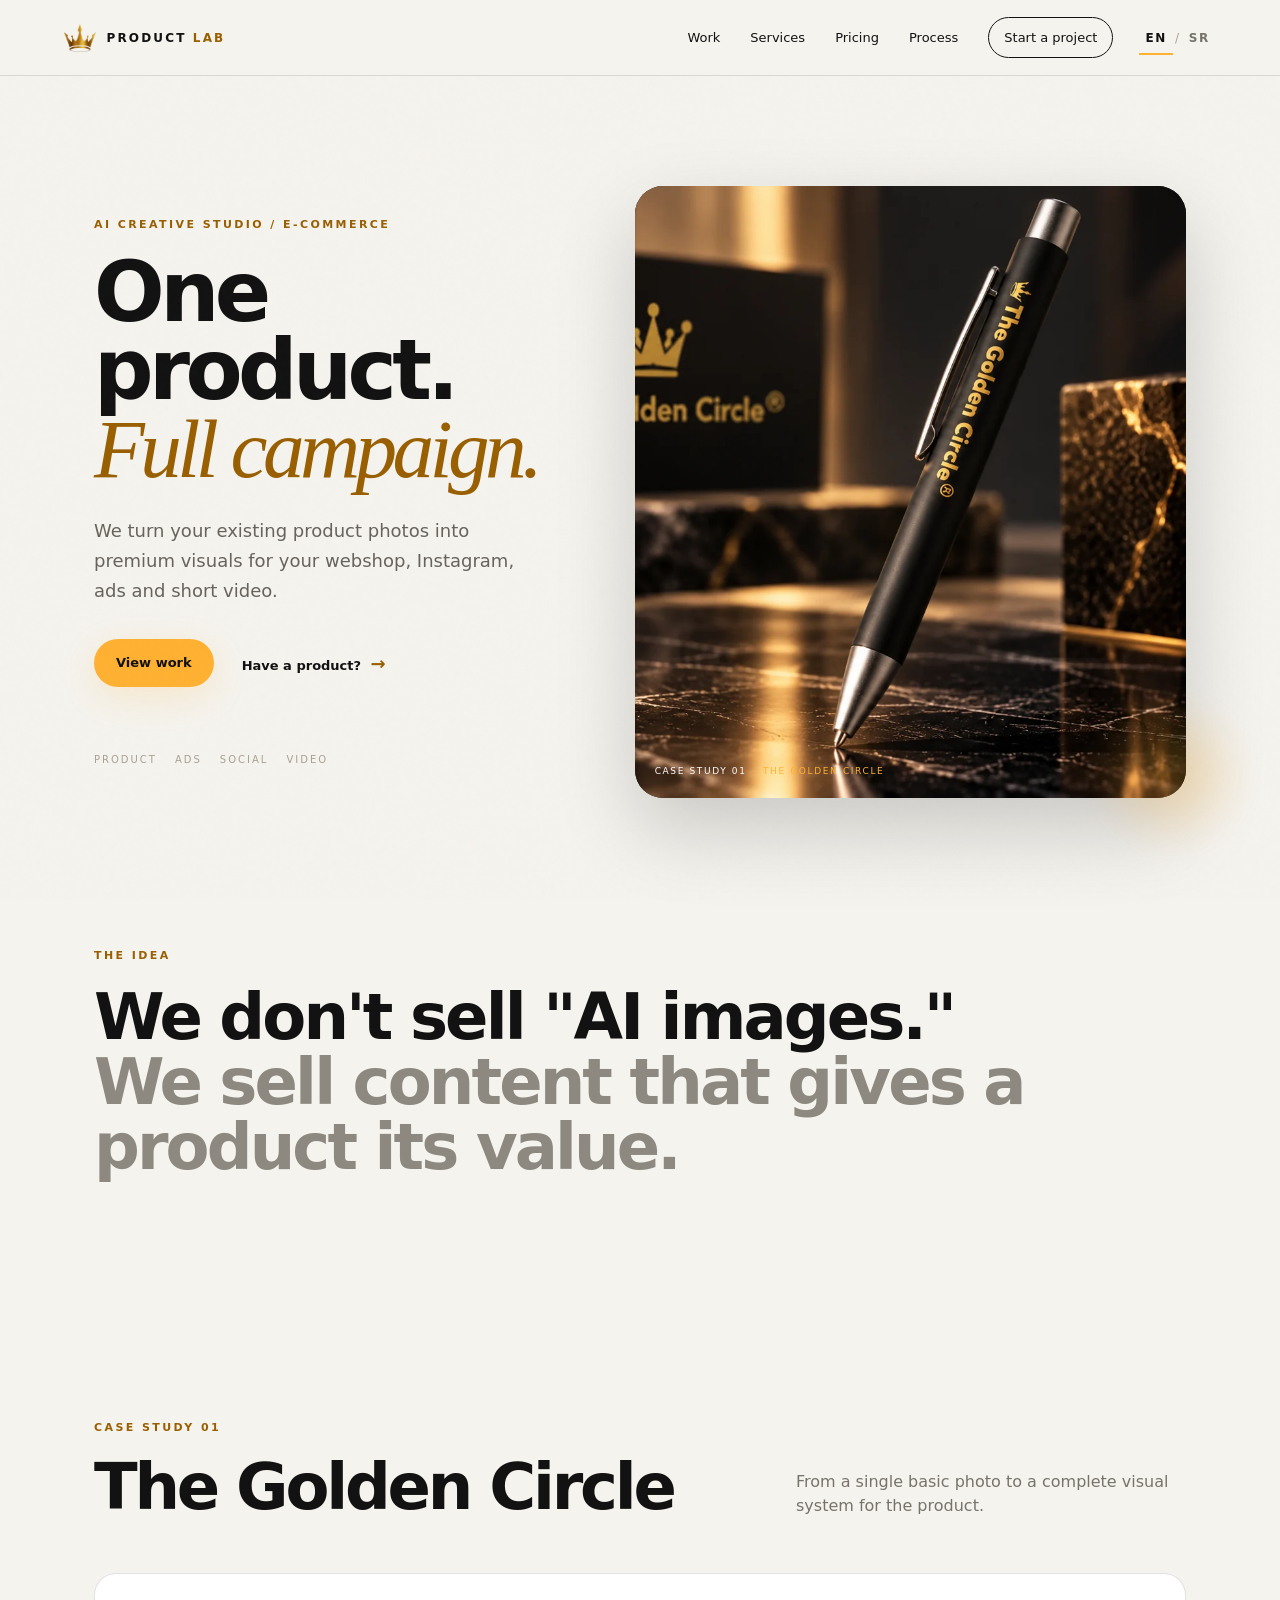
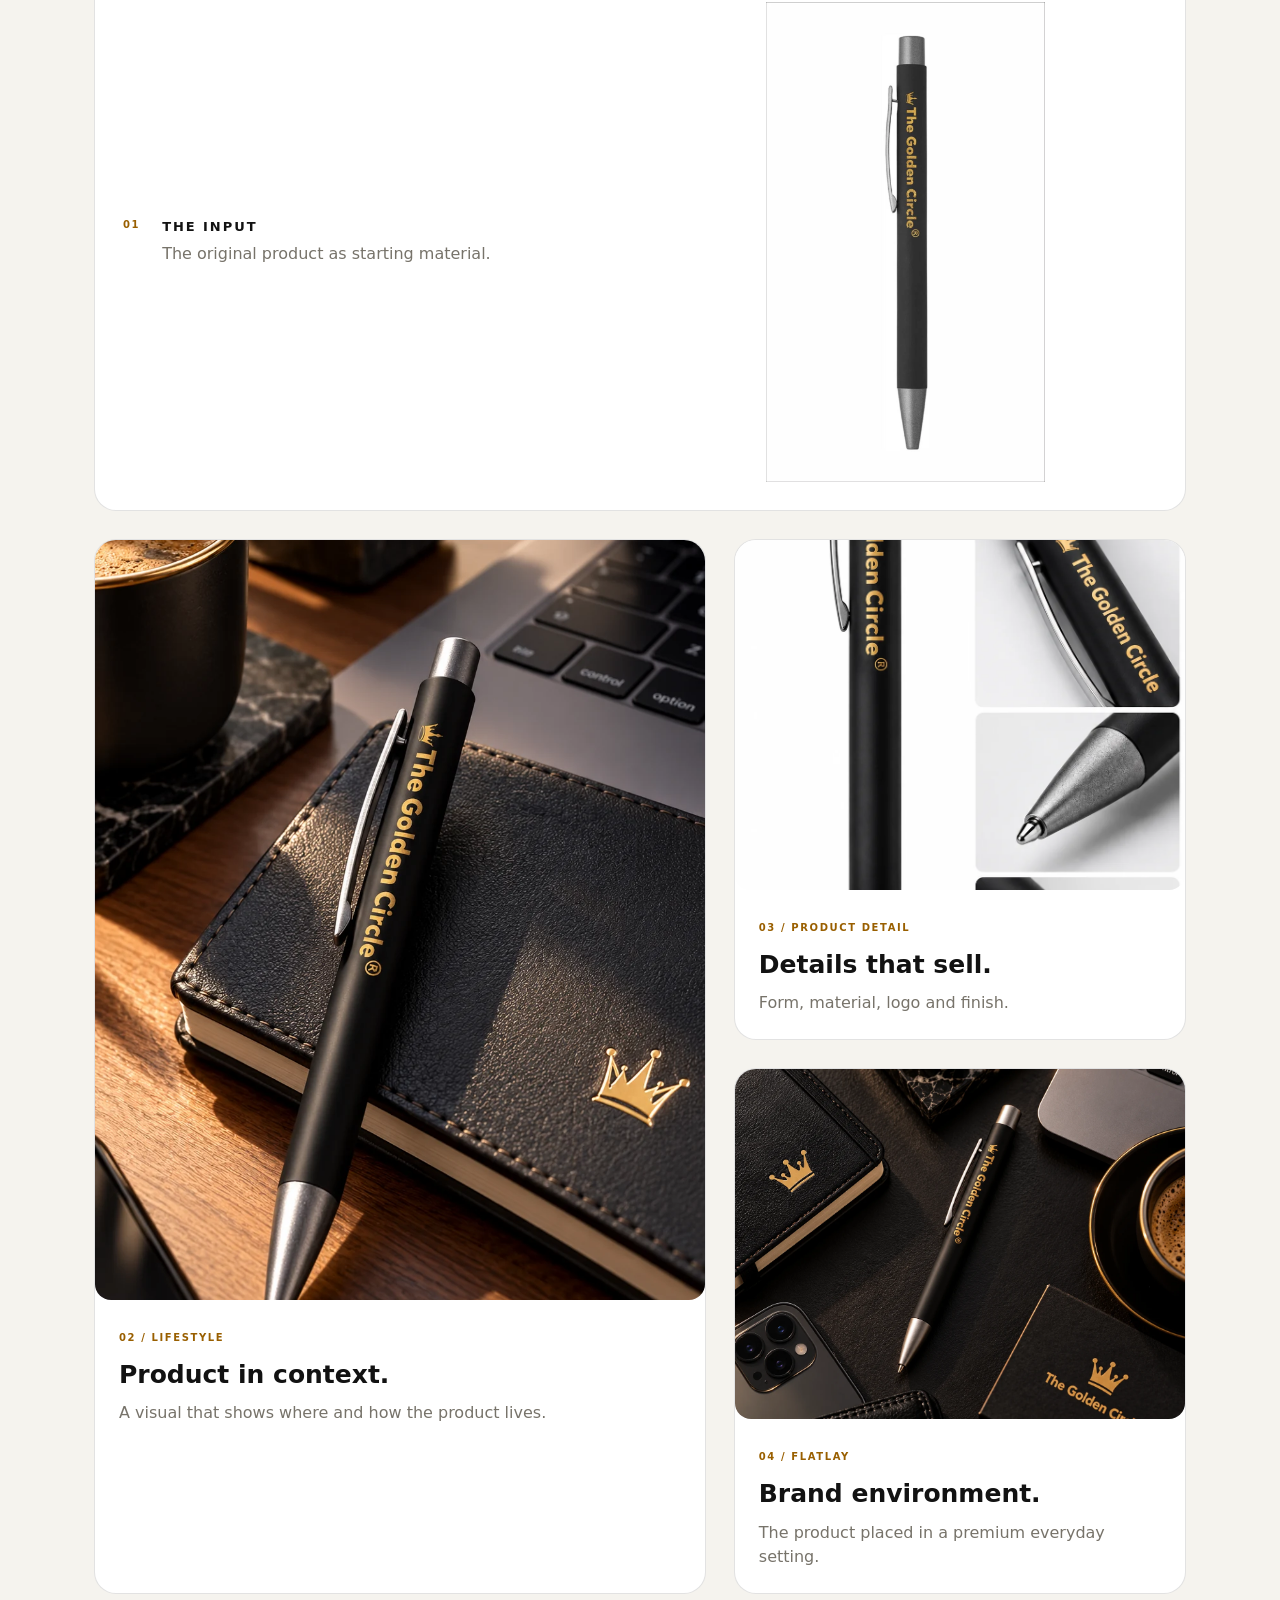
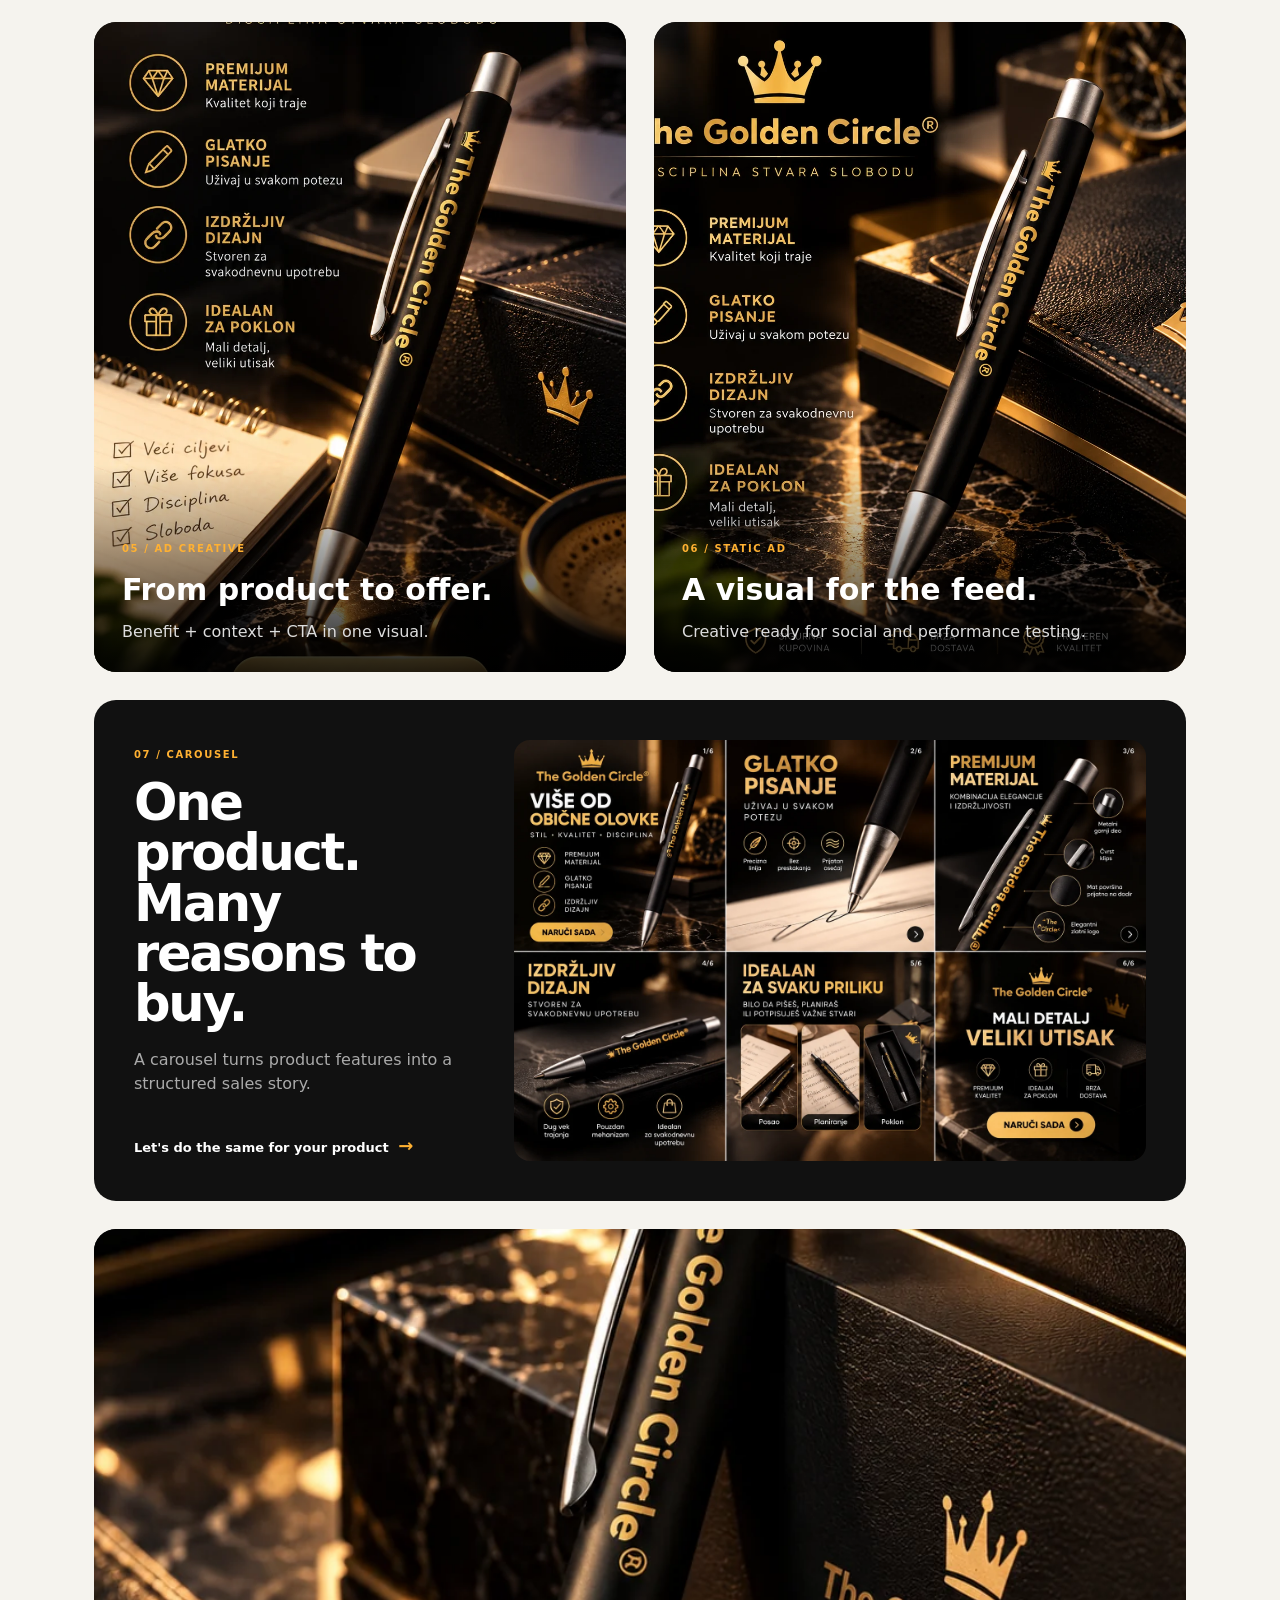
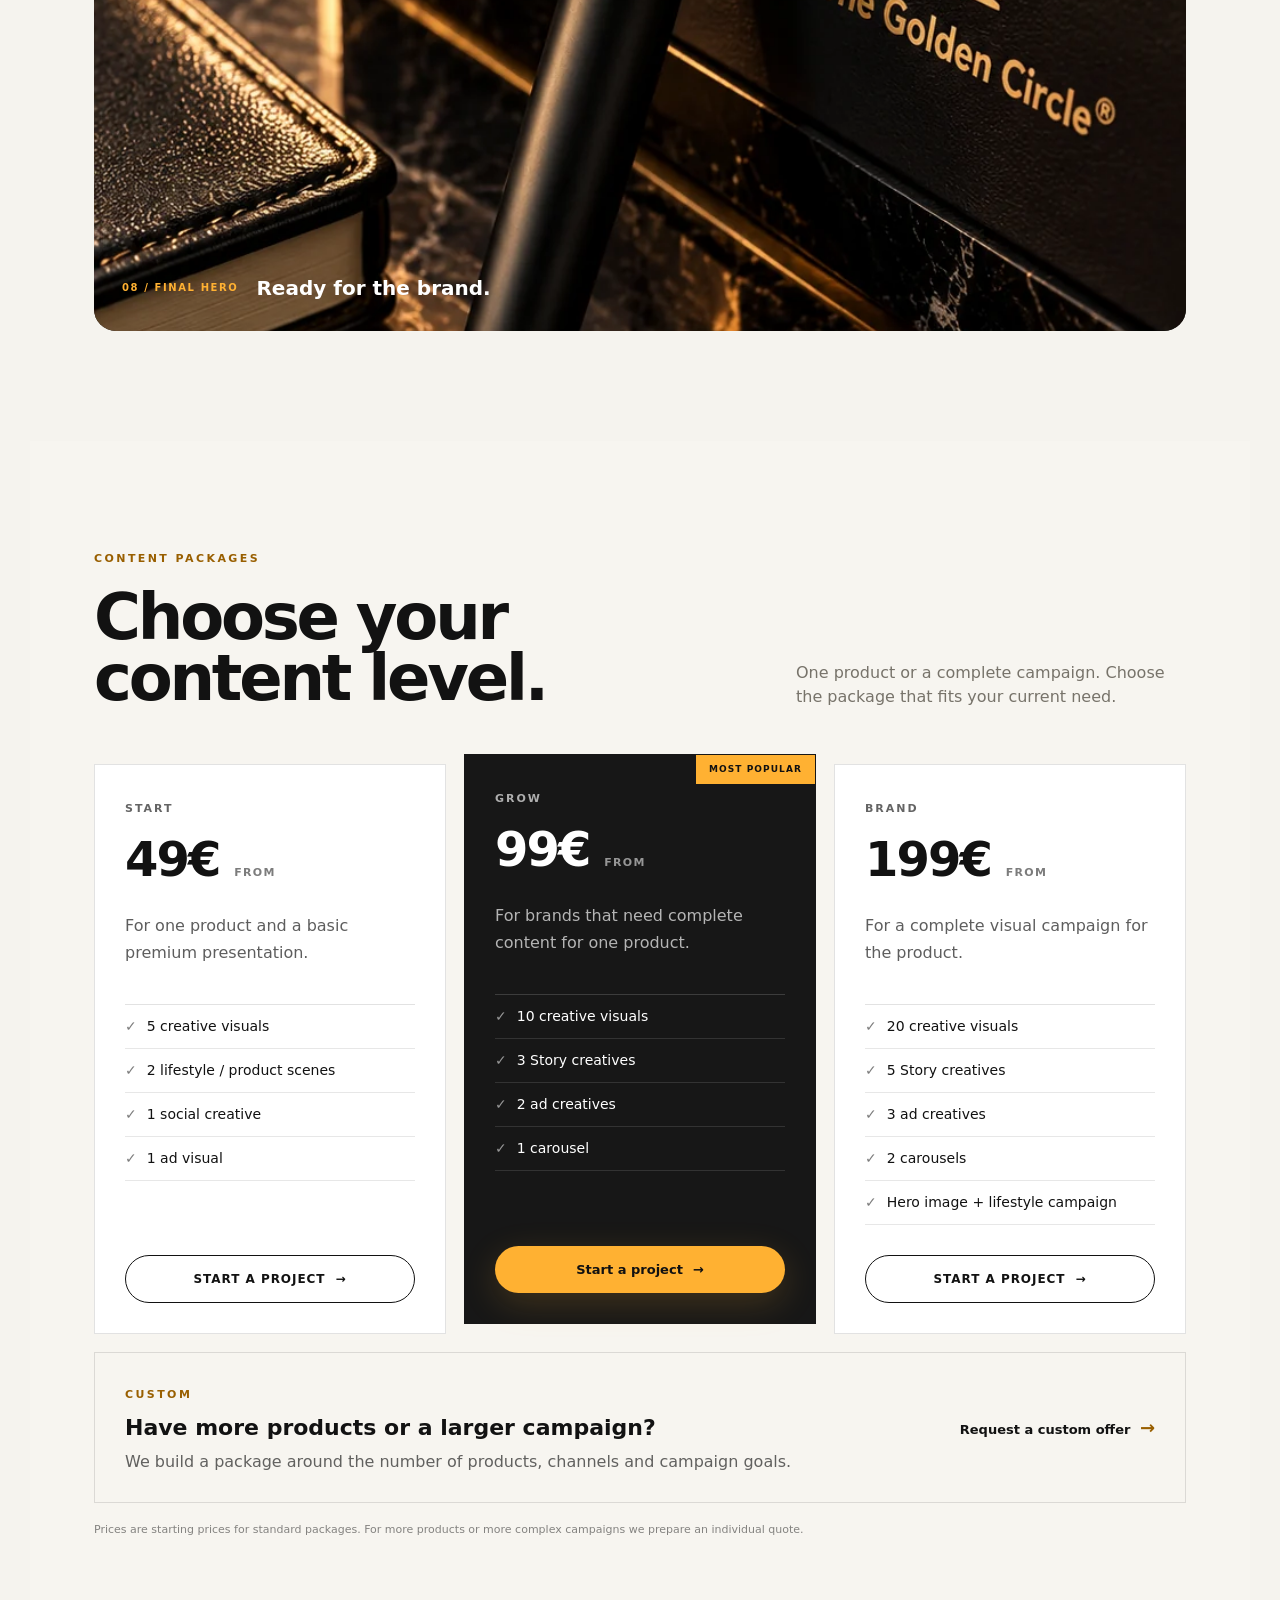
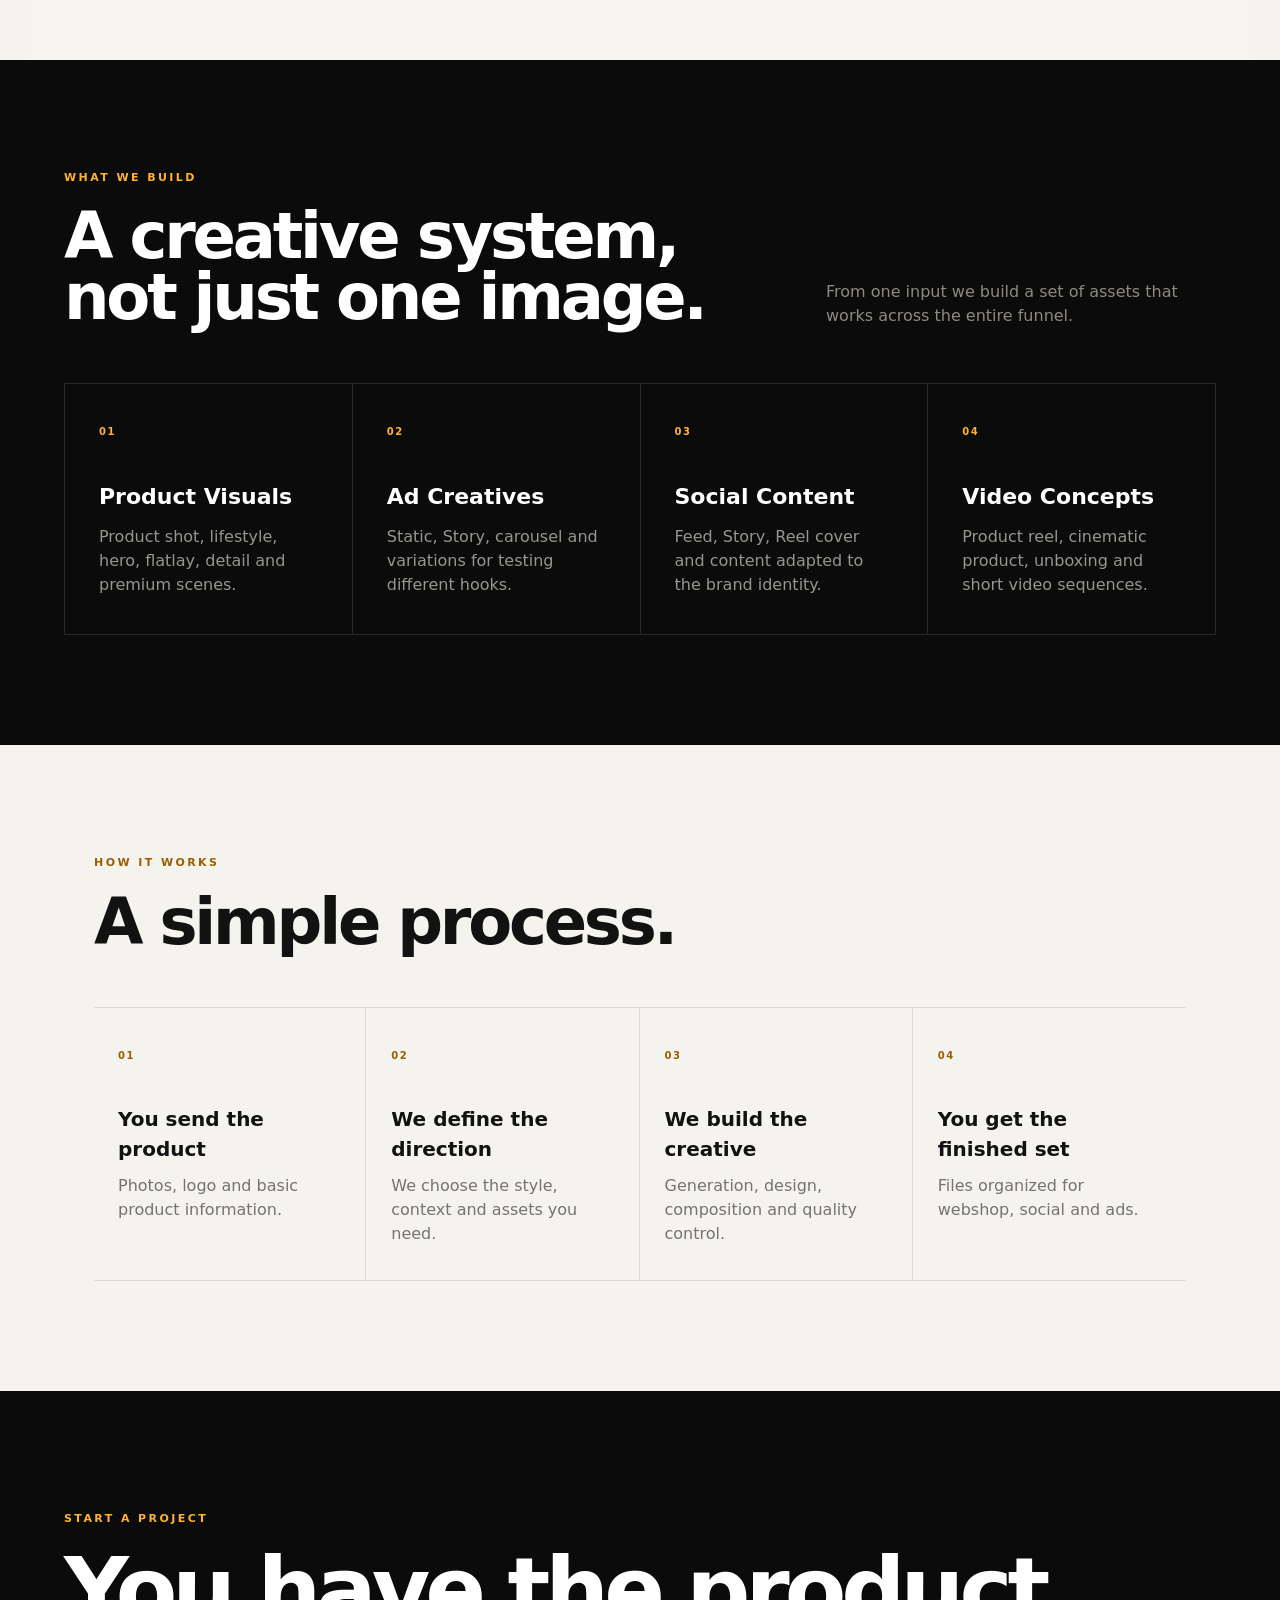
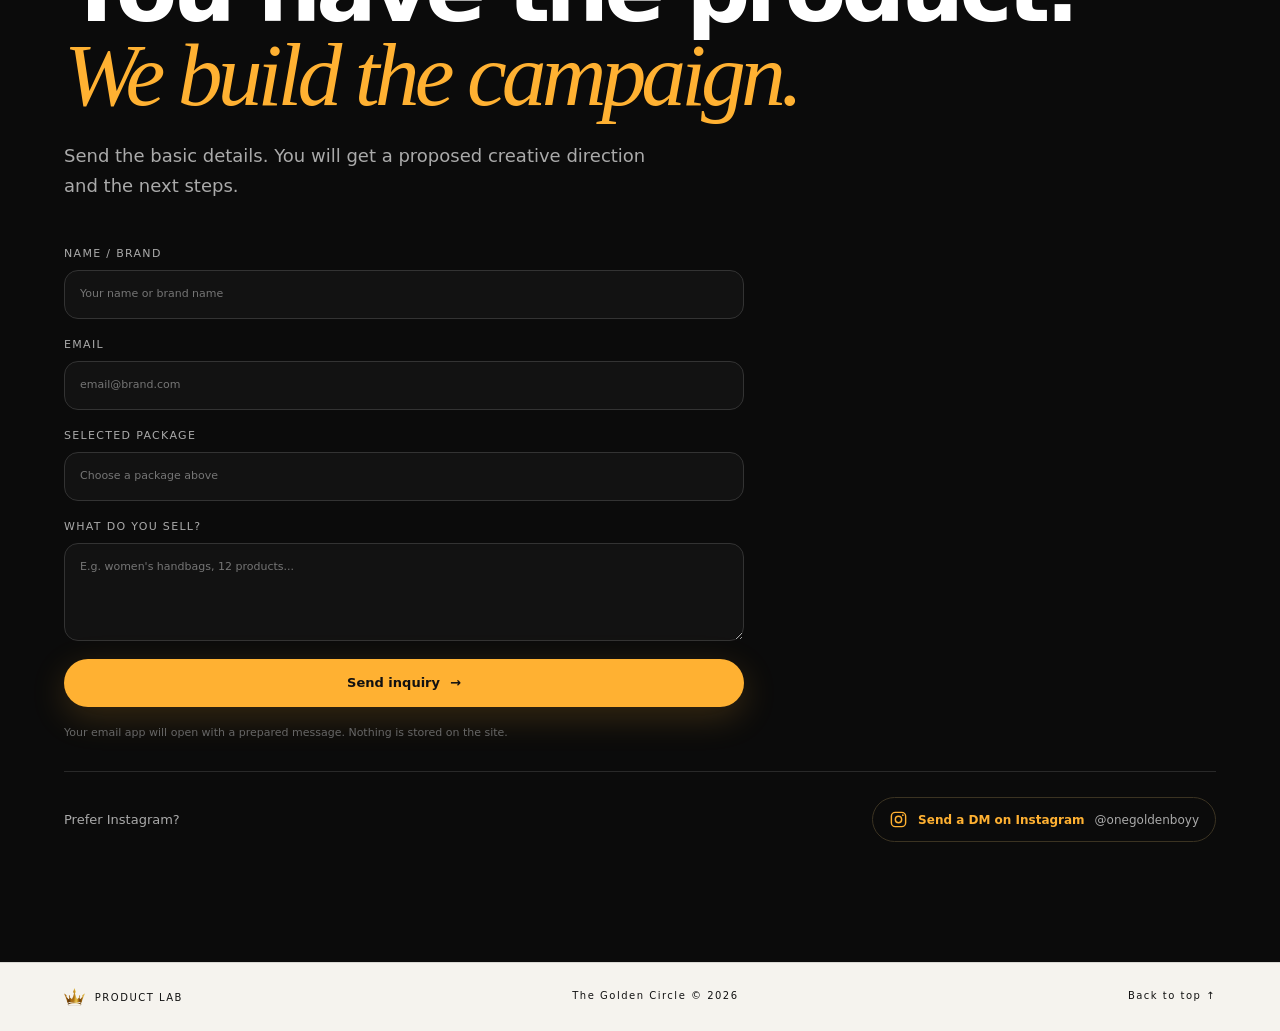
==== commit 2a77d6f9: "Align gold with #FFB132, English default with EN/SR switch, fix mobile sideways scroll - Official go" ====
--- a/index.html
+++ b/index.html
@@ -1,18 +1,19 @@
 <!doctype html>
-<html lang="sr">
+<html lang="en">
 <head>
   <meta charset="utf-8">
   <meta name="viewport" content="width=device-width, initial-scale=1">
-  <meta name="description" content="PRODUCT LAB: premium AI creative studio za produkt fotografiju, oglase i social media sadržaj.">
+  <meta name="description" content="PRODUCT LAB: a premium AI creative studio for product photography, ads and social media content.">
   <meta name="theme-color" content="#0b0b0b"><title>PRODUCT LAB</title>
   <meta property="og:type" content="website">
   <meta property="og:title" content="PRODUCT LAB">
-  <meta property="og:description" content="Jedan proizvod. Kompletna kampanja. Premium AI vizuali za webshop, Instagram i oglase.">
+  <meta property="og:description" content="One product. Full campaign. Premium AI visuals for your webshop, Instagram and ads.">
   <meta property="og:url" content="https://daliborsuvajcevic.github.io/Productlab/">
   <meta property="og:image" content="https://daliborsuvajcevic.github.io/Productlab/assets/og-image.jpg">
   <meta property="og:image:width" content="1200">
   <meta property="og:image:height" content="630">
-  <meta property="og:locale" content="sr_RS">
+  <meta property="og:locale" content="en_US">
+  <meta property="og:locale:alternate" content="sr_RS">
   <meta name="twitter:card" content="summary_large_image">
   <link rel="stylesheet" href="style.css">
 
@@ -35,7 +36,7 @@
     .price-card li::before { content:'✓'; margin-right:10px; opacity:.55; }
     .price-card .btn { margin-top:auto; text-align:center; }
     .btn-outline { display:inline-flex; justify-content:center; align-items:center; gap:10px; padding:14px 20px; border:1px solid currentColor; color:inherit; text-decoration:none; font-size:12px; letter-spacing:.08em; text-transform:uppercase; }
-    .popular { position:absolute; top:0; right:0; padding:8px 13px; background:#c9a86a; color:#111; font-size:9px; font-weight:800; letter-spacing:.12em; }
+    .popular { position:absolute; top:0; right:0; padding:8px 13px; background:var(--gold); color:#111; font-size:9px; font-weight:800; letter-spacing:.12em; }
     .custom-package { margin-top:18px; padding:28px 30px; border:1px solid rgba(20,20,20,.12); display:flex; justify-content:space-between; align-items:center; gap:30px; }
     .custom-package h3 { margin:6px 0; font-size:22px; }
     .custom-package p { margin:0; opacity:.65; }
@@ -47,35 +48,40 @@
 <body>
   <div class="noise"></div>
   <header class="site-header">
-    <a class="logo" href="#top" aria-label="Product Lab početna">
+    <a class="logo" href="#top" aria-label="Product Lab home" data-i18n-attr="aria-label:aria_home">
       <img class="logo-crown" src="assets/crown-logo.png" alt="" width="315" height="272">
       <span>PRODUCT <b>LAB</b></span>
     </a>
-    <button class="menu-toggle" aria-label="Otvori meni" aria-expanded="false"><span></span><span></span></button>
-    <nav class="nav" aria-label="Glavna navigacija">
-      <a href="#work">Rad</a>
-      <a href="#services">Usluge</a>
-      <a href="#pricing">Cene</a>
-      <a href="#process">Proces</a>
-      <a class="nav-cta" href="#contact">Započni projekat</a>
+    <button class="menu-toggle" aria-label="Open menu" aria-expanded="false"><span></span><span></span></button>
+    <nav class="nav" aria-label="Main navigation" data-i18n-attr="aria-label:aria_nav">
+      <a href="#work" data-i18n="nav_work">Work</a>
+      <a href="#services" data-i18n="nav_services">Services</a>
+      <a href="#pricing" data-i18n="nav_pricing">Pricing</a>
+      <a href="#process" data-i18n="nav_process">Process</a>
+      <a class="nav-cta" href="#contact" data-i18n="nav_cta">Start a project</a>
     </nav>
+    <div class="lang-switch" role="group" aria-label="Language" data-i18n-attr="aria-label:lang_label">
+      <button type="button" class="lang-btn" data-lang="en" aria-pressed="true">EN</button>
+      <span aria-hidden="true">/</span>
+      <button type="button" class="lang-btn" data-lang="sr" aria-pressed="false">SR</button>
+    </div>
   </header>
 
   <main id="top">
     <section class="hero section-pad">
       <div class="hero-copy reveal">
         <p class="eyebrow">AI CREATIVE STUDIO / E-COMMERCE</p>
-        <h1>Jedan proizvod.<br><em>Kompletna kampanja.</em></h1>
-        <p class="lead">Pretvaramo postojeće fotografije proizvoda u premium vizuale za webshop, Instagram, oglase i kratki video.</p>
+        <h1 data-i18n-html="hero_title">One product.<br><em>Full campaign.</em></h1>
+        <p class="lead" data-i18n="hero_lead">We turn your existing product photos into premium visuals for your webshop, Instagram, ads and short video.</p>
         <div class="hero-actions">
-          <a class="btn btn-gold" href="#work">Pogledaj rad</a>
-          <a class="text-link" href="#contact">Imaš proizvod? <span>→</span></a>
+          <a class="btn btn-gold" href="#work" data-i18n="hero_view">View work</a>
+          <a class="text-link" href="#contact" data-i18n-html="hero_have">Have a product? <span>→</span></a>
         </div>
         <div class="hero-meta"><span>PRODUCT</span><span>ADS</span><span>SOCIAL</span><span>VIDEO</span></div>
       </div>
       <div class="hero-visual reveal delay-1">
         <div class="hero-frame">
-          <img src="assets/hero-wide.webp" alt="The Golden Circle premium olovka, hero vizual" loading="eager">
+          <img src="assets/hero-wide.webp" alt="The Golden Circle premium pen, hero visual" data-i18n-attr="alt:alt_hero" loading="eager">
           <div class="frame-label">CASE STUDY 01 <span>THE GOLDEN CIRCLE</span></div>
         </div>
         <div class="orb"></div>
@@ -84,38 +90,38 @@
 
     <section class="statement section-pad">
       <p class="eyebrow">THE IDEA</p>
-      <h2>Ne prodajemo „AI slike”.<br><span>Prodajemo sadržaj koji proizvodu daje vrednost.</span></h2>
+      <h2 data-i18n-html="idea_title">We don't sell "AI images."<br><span>We sell content that gives a product its value.</span></h2>
     </section>
 
     <section id="work" class="work section-pad">
       <div class="section-heading reveal">
         <div><p class="eyebrow">CASE STUDY 01</p><h2>The Golden Circle</h2></div>
-        <p>Od jedne osnovne fotografije do kompletnog vizuelnog sistema proizvoda.</p>
+        <p data-i18n="work_intro">From a single basic photo to a complete visual system for the product.</p>
       </div>
 
       <div class="input-card reveal">
-        <div class="input-copy"><span class="step">01</span><div><h3>THE INPUT</h3><p>Originalni proizvod kao početni materijal.</p></div></div>
-        <button class="image-button" data-lightbox="assets/original.webp" aria-label="Otvori originalnu fotografiju"><img src="assets/original.webp" alt="Originalna fotografija The Golden Circle olovke"></button>
+        <div class="input-copy"><span class="step">01</span><div><h3>THE INPUT</h3><p data-i18n="input_p">The original product as starting material.</p></div></div>
+        <button class="image-button" data-lightbox="assets/original.webp" aria-label="Open original photo" data-i18n-attr="aria-label:aria_open_original"><img src="assets/original.webp" alt="Original photo of The Golden Circle pen" data-i18n-attr="alt:alt_original"></button>
       </div>
 
       <div class="work-grid">
-        <article class="work-card tall reveal"><button class="image-button" data-lightbox="assets/lifestyle.webp"><img src="assets/lifestyle.webp" alt="Lifestyle fotografija olovke na luksuznom radnom stolu" loading="lazy"></button><div class="card-copy"><span>02 / LIFESTYLE</span><h3>Proizvod u kontekstu.</h3><p>Vizual koji pokazuje gde i kako proizvod živi.</p></div></article>
-        <article class="work-card reveal delay-1"><button class="image-button" data-lightbox="assets/product-display.webp"><img src="assets/product-display.webp" alt="Detaljna product prezentacija olovke" loading="lazy"></button><div class="card-copy"><span>03 / PRODUCT DETAIL</span><h3>Detalji koji prodaju.</h3><p>Forma, materijal, logo i završna obrada.</p></div></article>
-        <article class="work-card reveal delay-2"><button class="image-button" data-lightbox="assets/flatlay.webp"><img src="assets/flatlay.webp" alt="Premium flatlay The Golden Circle proizvoda" loading="lazy"></button><div class="card-copy"><span>04 / FLATLAY</span><h3>Brand environment.</h3><p>Proizvod postavljen u premium svakodnevni kontekst.</p></div></article>
+        <article class="work-card tall reveal"><button class="image-button" data-lightbox="assets/lifestyle.webp"><img src="assets/lifestyle.webp" alt="Lifestyle photo of the pen on a luxury desk" data-i18n-attr="alt:alt_lifestyle" loading="lazy"></button><div class="card-copy"><span>02 / LIFESTYLE</span><h3 data-i18n="c2_t">Product in context.</h3><p data-i18n="c2_p">A visual that shows where and how the product lives.</p></div></article>
+        <article class="work-card reveal delay-1"><button class="image-button" data-lightbox="assets/product-display.webp"><img src="assets/product-display.webp" alt="Detailed product presentation of the pen" data-i18n-attr="alt:alt_detail" loading="lazy"></button><div class="card-copy"><span>03 / PRODUCT DETAIL</span><h3 data-i18n="c3_t">Details that sell.</h3><p data-i18n="c3_p">Form, material, logo and finish.</p></div></article>
+        <article class="work-card reveal delay-2"><button class="image-button" data-lightbox="assets/flatlay.webp"><img src="assets/flatlay.webp" alt="Premium flatlay of The Golden Circle product" data-i18n-attr="alt:alt_flatlay" loading="lazy"></button><div class="card-copy"><span>04 / FLATLAY</span><h3>Brand environment.</h3><p data-i18n="c4_p">The product placed in a premium everyday setting.</p></div></article>
       </div>
 
       <div class="feature-grid">
-        <article class="feature-card reveal"><button class="image-button" data-lightbox="assets/ad-vertical.webp"><img src="assets/ad-vertical.webp" alt="Vertikalna reklamna kreativa za The Golden Circle" loading="lazy"></button><div class="feature-overlay"><span>05 / AD CREATIVE</span><h3>Od proizvoda do ponude.</h3><p>Benefit + kontekst + CTA u jednom vizualu.</p></div></article>
-        <article class="feature-card reveal delay-1"><button class="image-button" data-lightbox="assets/ad-square.webp"><img src="assets/ad-square.webp" alt="Kvadratna reklama za The Golden Circle" loading="lazy"></button><div class="feature-overlay"><span>06 / STATIC AD</span><h3>Vizual za feed.</h3><p>Kreativa spremna za social i performance testiranje.</p></div></article>
+        <article class="feature-card reveal"><button class="image-button" data-lightbox="assets/ad-vertical.webp"><img src="assets/ad-vertical.webp" alt="Vertical ad creative for The Golden Circle" data-i18n-attr="alt:alt_adv" loading="lazy"></button><div class="feature-overlay"><span>05 / AD CREATIVE</span><h3 data-i18n="c5_t">From product to offer.</h3><p data-i18n="c5_p">Benefit + context + CTA in one visual.</p></div></article>
+        <article class="feature-card reveal delay-1"><button class="image-button" data-lightbox="assets/ad-square.webp"><img src="assets/ad-square.webp" alt="Square ad for The Golden Circle" data-i18n-attr="alt:alt_adsq" loading="lazy"></button><div class="feature-overlay"><span>06 / STATIC AD</span><h3 data-i18n="c6_t">A visual for the feed.</h3><p data-i18n="c6_p">Creative ready for social and performance testing.</p></div></article>
       </div>
 
       <div class="carousel-case reveal">
-        <div class="carousel-copy"><span>07 / CAROUSEL</span><h3>Jedan proizvod.<br>Više razloga za kupovinu.</h3><p>Carousel pretvara karakteristike proizvoda u strukturisanu prodajnu priču.</p><a href="#contact" class="text-link">Napravimo isto za tvoj proizvod <span>→</span></a></div>
-        <button class="image-button carousel-image" data-lightbox="assets/carousel.webp"><img src="assets/carousel.webp" alt="Carousel oglas The Golden Circle" loading="lazy"></button>
+        <div class="carousel-copy"><span>07 / CAROUSEL</span><h3 data-i18n-html="c7_t">One product.<br>Many reasons to buy.</h3><p data-i18n="c7_p">A carousel turns product features into a structured sales story.</p><a href="#contact" class="text-link" data-i18n-html="c7_link">Let's do the same for your product <span>→</span></a></div>
+        <button class="image-button carousel-image" data-lightbox="assets/carousel.webp"><img src="assets/carousel.webp" alt="Carousel ad for The Golden Circle" data-i18n-attr="alt:alt_carousel" loading="lazy"></button>
       </div>
 
       <div class="final-hero reveal">
-        <button class="image-button" data-lightbox="assets/hero-display.webp"><img src="assets/hero-display.webp" alt="Finalni premium hero vizual The Golden Circle" loading="lazy"></button>
+        <button class="image-button" data-lightbox="assets/hero-display.webp"><img src="assets/hero-display.webp" alt="Final premium hero visual for The Golden Circle" data-i18n-attr="alt:alt_final" loading="lazy"></button>
         <div class="final-caption"><span>08 / FINAL HERO</span><strong>Ready for the brand.</strong></div>
       </div>
     </section>
@@ -123,96 +129,96 @@
 
     <section id="pricing" class="pricing section-pad">
       <div class="section-heading reveal">
-        <div><p class="eyebrow">CONTENT PACKAGES</p><h2>Izaberi nivo sadržaja.</h2></div>
-        <p>Jedan proizvod ili kompletna kampanja, izaberi paket koji odgovara tvojoj trenutnoj potrebi.</p>
+        <div><p class="eyebrow">CONTENT PACKAGES</p><h2 data-i18n="pk_h2">Choose your content level.</h2></div>
+        <p data-i18n="pk_intro">One product or a complete campaign. Choose the package that fits your current need.</p>
       </div>
       <div class="pricing-grid">
         <article class="price-card reveal">
           <span class="price-label">START</span>
-          <div class="price">49€ <small>od</small></div>
-          <p>Za jedan proizvod i osnovnu premium prezentaciju.</p>
+          <div class="price">49€ <small data-i18n="from">from</small></div>
+          <p data-i18n="start_p">For one product and a basic premium presentation.</p>
           <ul>
-            <li>5 kreativnih vizuala</li>
-            <li>2 lifestyle / product scene</li>
+            <li data-i18n="start_1">5 creative visuals</li>
+            <li data-i18n="start_2">2 lifestyle / product scenes</li>
             <li>1 social creative</li>
-            <li>1 reklamni vizual</li>
+            <li data-i18n="start_4">1 ad visual</li>
           </ul>
-          <a class="btn btn-outline" href="#contact" data-package="START 49€">Započni projekat <span>→</span></a>
+          <a class="btn btn-outline" href="#contact" data-package="START 49€" data-i18n-html="pk_btn">Start a project <span>→</span></a>
         </article>
 
         <article class="price-card featured reveal delay-1">
           <div class="popular">MOST POPULAR</div>
           <span class="price-label">GROW</span>
-          <div class="price">99€ <small>od</small></div>
-          <p>Za brendove kojima treba kompletan content za jedan proizvod.</p>
+          <div class="price">99€ <small data-i18n="from">from</small></div>
+          <p data-i18n="grow_p">For brands that need complete content for one product.</p>
           <ul>
-            <li>10 kreativnih vizuala</li>
-            <li>3 Story kreative</li>
-            <li>2 reklamne kreative</li>
+            <li data-i18n="grow_1">10 creative visuals</li>
+            <li data-i18n="grow_2">3 Story creatives</li>
+            <li data-i18n="grow_3">2 ad creatives</li>
             <li>1 carousel</li>
           </ul>
-          <a class="btn btn-gold" href="#contact" data-package="GROW 99€">Započni projekat <span>→</span></a>
+          <a class="btn btn-gold" href="#contact" data-package="GROW 99€" data-i18n-html="pk_btn">Start a project <span>→</span></a>
         </article>
 
         <article class="price-card reveal delay-2">
           <span class="price-label">BRAND</span>
-          <div class="price">199€ <small>od</small></div>
-          <p>Za kompletnu vizuelnu kampanju proizvoda.</p>
+          <div class="price">199€ <small data-i18n="from">from</small></div>
+          <p data-i18n="brand_p">For a complete visual campaign for the product.</p>
           <ul>
-            <li>20 kreativnih vizuala</li>
-            <li>5 Story kreativa</li>
-            <li>3 reklamne kreative</li>
-            <li>2 carousela</li>
+            <li data-i18n="brand_1">20 creative visuals</li>
+            <li data-i18n="brand_2">5 Story creatives</li>
+            <li data-i18n="brand_3">3 ad creatives</li>
+            <li data-i18n="brand_4">2 carousels</li>
             <li>Hero image + lifestyle campaign</li>
           </ul>
-          <a class="btn btn-outline" href="#contact" data-package="BRAND 199€">Započni projekat <span>→</span></a>
+          <a class="btn btn-outline" href="#contact" data-package="BRAND 199€" data-i18n-html="pk_btn">Start a project <span>→</span></a>
         </article>
       </div>
       <div class="custom-package reveal">
-        <div><span class="eyebrow">CUSTOM</span><h3>Imaš više proizvoda ili veću kampanju?</h3><p>Napravimo paket prema količini proizvoda, kanalima i ciljevima kampanje.</p></div>
-        <a class="text-link package-btn" href="#contact" data-package="CUSTOM, individualna ponuda">Zatraži custom ponudu <span>→</span></a>
-      </div>
-      <p class="pricing-note">Cene su početne i odnose se na standardne pakete. Za veći broj proizvoda i kompleksnije kampanje pripremamo individualnu ponudu.</p>
+        <div><span class="eyebrow">CUSTOM</span><h3 data-i18n="custom_t">Have more products or a larger campaign?</h3><p data-i18n="custom_p">We build a package around the number of products, channels and campaign goals.</p></div>
+        <a class="text-link package-btn" href="#contact" data-package="CUSTOM" data-i18n-html="custom_link">Request a custom offer <span>→</span></a>
+      </div>
+      <p class="pricing-note" data-i18n="pk_note">Prices are starting prices for standard packages. For more products or more complex campaigns we prepare an individual quote.</p>
     </section>
 
     <section id="services" class="services section-pad dark-section">
-      <div class="section-heading reveal"><div><p class="eyebrow">WHAT WE BUILD</p><h2>Creative sistem,<br>ne samo jedna slika.</h2></div><p>Od jednog inputa pravimo set asseta koji može da se koristi kroz ceo funnel.</p></div>
+      <div class="section-heading reveal"><div><p class="eyebrow">WHAT WE BUILD</p><h2 data-i18n-html="sv_h2">A creative system,<br>not just one image.</h2></div><p data-i18n="sv_intro">From one input we build a set of assets that works across the entire funnel.</p></div>
       <div class="service-grid">
-        <article class="service reveal"><span>01</span><h3>Product Visuals</h3><p>Product shot, lifestyle, hero, flatlay, detail i premium scene.</p></article>
-        <article class="service reveal delay-1"><span>02</span><h3>Ad Creatives</h3><p>Static, Story, carousel i varijacije za testiranje različitih hookova.</p></article>
-        <article class="service reveal delay-2"><span>03</span><h3>Social Content</h3><p>Feed, Story, Reel cover i sadržaj prilagođen identitetu brenda.</p></article>
-        <article class="service reveal"><span>04</span><h3>Video Concepts</h3><p>Product reel, cinematic product, unboxing i kratke video sekvence.</p></article>
+        <article class="service reveal"><span>01</span><h3>Product Visuals</h3><p data-i18n="sv1_p">Product shot, lifestyle, hero, flatlay, detail and premium scenes.</p></article>
+        <article class="service reveal delay-1"><span>02</span><h3>Ad Creatives</h3><p data-i18n="sv2_p">Static, Story, carousel and variations for testing different hooks.</p></article>
+        <article class="service reveal delay-2"><span>03</span><h3>Social Content</h3><p data-i18n="sv3_p">Feed, Story, Reel cover and content adapted to the brand identity.</p></article>
+        <article class="service reveal"><span>04</span><h3>Video Concepts</h3><p data-i18n="sv4_p">Product reel, cinematic product, unboxing and short video sequences.</p></article>
       </div>
     </section>
 
     <section id="process" class="process section-pad">
-      <div class="section-heading reveal"><div><p class="eyebrow">HOW IT WORKS</p><h2>Jednostavan proces.</h2></div></div>
+      <div class="section-heading reveal"><div><p class="eyebrow">HOW IT WORKS</p><h2 data-i18n="pr_h2">A simple process.</h2></div></div>
       <div class="process-grid">
-        <div class="process-step reveal"><span>01</span><h3>Pošalješ proizvod</h3><p>Fotografije, logo i osnovne informacije o proizvodu.</p></div>
-        <div class="process-step reveal delay-1"><span>02</span><h3>Definišemo pravac</h3><p>Biramo stil, kontekst i assete koji su ti potrebni.</p></div>
-        <div class="process-step reveal delay-2"><span>03</span><h3>Izgradimo kreativu</h3><p>Generisanje, dizajn, kompozicija i kontrola kvaliteta.</p></div>
-        <div class="process-step reveal"><span>04</span><h3>Dobiješ gotov set</h3><p>Fajlovi organizovani za webshop, social i oglase.</p></div>
+        <div class="process-step reveal"><span>01</span><h3 data-i18n="pr1_t">You send the product</h3><p data-i18n="pr1_p">Photos, logo and basic product information.</p></div>
+        <div class="process-step reveal delay-1"><span>02</span><h3 data-i18n="pr2_t">We define the direction</h3><p data-i18n="pr2_p">We choose the style, context and assets you need.</p></div>
+        <div class="process-step reveal delay-2"><span>03</span><h3 data-i18n="pr3_t">We build the creative</h3><p data-i18n="pr3_p">Generation, design, composition and quality control.</p></div>
+        <div class="process-step reveal"><span>04</span><h3 data-i18n="pr4_t">You get the finished set</h3><p data-i18n="pr4_p">Files organized for webshop, social and ads.</p></div>
       </div>
     </section>
 
     <section id="contact" class="contact section-pad dark-section">
       <div class="contact-inner reveal">
         <p class="eyebrow">START A PROJECT</p>
-        <h2>Imaš proizvod.<br><em>Mi pravimo kampanju.</em></h2>
-        <p class="lead">Pošalji osnovne informacije. Dobićeš predlog kreativnog pravca i sledeće korake.</p>
+        <h2 data-i18n-html="ct_h2">You have the product.<br><em>We build the campaign.</em></h2>
+        <p class="lead" data-i18n="ct_lead">Send the basic details. You will get a proposed creative direction and the next steps.</p>
         <form id="contactForm" class="contact-form">
-          <label>Ime / brend<input id="name" name="name" type="text" placeholder="Tvoje ime ili naziv brenda" required></label>
-          <label>Email<input id="email" name="email" type="email" placeholder="email@brend.rs" required></label>
-          <label>Izabrani paket<input id="selected-package" name="package" type="text" placeholder="Izaberi paket iznad" readonly></label>
-          <label>Šta prodaješ?<textarea id="message" name="message" rows="4" placeholder="Npr. ženske torbice, 12 proizvoda..."></textarea></label>
-          <button class="btn btn-gold" type="submit">Pošalji upit <span>→</span></button>
-          <p class="form-note">Otvoriće se tvoja email aplikacija sa pripremljenom porukom. Ništa se ne čuva na sajtu.</p>
+          <label><span data-i18n="f_name">Name / brand</span><input id="name" name="name" type="text" placeholder="Your name or brand name" data-i18n-attr="placeholder:f_name_ph" required></label>
+          <label><span>Email</span><input id="email" name="email" type="email" placeholder="email@brand.com" required></label>
+          <label><span data-i18n="f_pkg">Selected package</span><input id="selected-package" name="package" type="text" placeholder="Choose a package above" data-i18n-attr="placeholder:f_pkg_ph" readonly></label>
+          <label><span data-i18n="f_msg">What do you sell?</span><textarea id="message" name="message" rows="4" placeholder="E.g. women's handbags, 12 products..." data-i18n-attr="placeholder:f_msg_ph"></textarea></label>
+          <button class="btn btn-gold" type="submit" data-i18n-html="f_send">Send inquiry <span>→</span></button>
+          <p class="form-note" data-i18n="f_note">Your email app will open with a prepared message. Nothing is stored on the site.</p>
         </form>
         <div class="instagram-contact">
-          <span class="instagram-copy">Više ti odgovara Instagram?</span>
-          <a class="instagram-link" href="https://www.instagram.com/onegoldenboyy/" target="_blank" rel="noopener noreferrer" aria-label="Javi se na Instagram profilu @onegoldenboyy">
+          <span class="instagram-copy" data-i18n="ig_copy">Prefer Instagram?</span>
+          <a class="instagram-link" href="https://www.instagram.com/onegoldenboyy/" target="_blank" rel="noopener noreferrer" aria-label="Message us on Instagram, @onegoldenboyy" data-i18n-attr="aria-label:ig_aria">
             <svg viewBox="0 0 24 24" aria-hidden="true" focusable="false"><rect x="3" y="3" width="18" height="18" rx="5" fill="none" stroke="currentColor" stroke-width="1.8"/><circle cx="12" cy="12" r="4" fill="none" stroke="currentColor" stroke-width="1.8"/><circle cx="17.5" cy="6.5" r="1.1" fill="currentColor"/></svg>
-            <span>Pošalji DM na Instagram</span>
+            <span data-i18n="ig_dm">Send a DM on Instagram</span>
             <span class="instagram-handle">@onegoldenboyy</span>
           </a>
         </div>
@@ -220,9 +226,10 @@
     </section>
   </main>
 
-   <footer class="footer"><span class="footer-brand"><img class="logo-crown" src="assets/crown-logo.png" alt="" width="315" height="272" loading="lazy">PRODUCT LAB</span><span>The Golden Circle © 2026</span><a href="#top">Back to top ↑</a></footer>
-
-  <div class="lightbox" id="lightbox" aria-hidden="true"><button class="lightbox-close" aria-label="Zatvori">×</button><img id="lightboxImage" src="" alt=""></div>
+   <footer class="footer"><span class="footer-brand"><img class="logo-crown" src="assets/crown-logo.png" alt="" width="315" height="272" loading="lazy">PRODUCT LAB</span><span>The Golden Circle © 2026</span><a href="#top" data-i18n="back_top">Back to top ↑</a></footer>
+
+  <div class="lightbox" id="lightbox" aria-hidden="true"><button class="lightbox-close" aria-label="Close" data-i18n-attr="aria-label:lb_close">×</button><img id="lightboxImage" src="" alt=""></div>
+  <script src="i18n.js"></script>
   <script src="script.js"></script>
 </body>
 </html>
--- a/style.css
+++ b/style.css
@@ -1,5 +1,5 @@
-:root{--bg:#f5f3ee;--ink:#121212;--muted:#77736a;--gold:#d6a52e;--gold2:#f2c65b;--dark:#0b0b0b;--line:rgba(18,18,18,.12);--radius:22px;--max:1220px}
-*{box-sizing:border-box}html{scroll-behavior:smooth}body{margin:0;background:var(--bg);color:var(--ink);font-family:Inter,ui-sans-serif,system-ui,-apple-system,BlinkMacSystemFont,"Segoe UI",sans-serif;line-height:1.5}.noise{position:fixed;inset:0;pointer-events:none;opacity:.035;background-image:url("data:image/svg+xml,%3Csvg viewBox='0 0 180 180' xmlns='http://www.w3.org/2000/svg'%3E%3Cfilter id='n'%3E%3CfeTurbulence type='fractalNoise' baseFrequency='.9' numOctaves='4' stitchTiles='stitch'/%3E%3C/filter%3E%3Crect width='100%25' height='100%25' filter='url(%23n)' opacity='.45'/%3E%3C/svg%3E")}.site-header{position:sticky;top:0;z-index:20;height:76px;padding:0 5vw;display:flex;align-items:center;justify-content:space-between;background:rgba(245,243,238,.88);backdrop-filter:blur(18px);border-bottom:1px solid var(--line)}.logo{display:flex;align-items:center;gap:10px;color:inherit;text-decoration:none;font-size:12px;letter-spacing:.18em;font-weight:700}.logo b{color:#8b6a1f}.logo-crown{display:block;height:28px;width:auto}.footer-brand{display:inline-flex;align-items:center;gap:10px}.footer-brand .logo-crown{height:18px}.nav{display:flex;align-items:center;gap:30px}.nav a{color:inherit;text-decoration:none;font-size:13px}.nav-cta{border:1px solid var(--ink);padding:10px 15px;border-radius:999px}.menu-toggle{display:none;background:none;border:0}.section-pad{max-width:var(--max);margin:auto;padding:110px 5vw}.hero{min-height:calc(100vh - 76px);display:grid;grid-template-columns:.9fr 1.1fr;gap:7vw;align-items:center}.eyebrow{margin:0 0 20px;color:#8a6a22;font-size:11px;font-weight:800;letter-spacing:.22em}.hero h1{font-size:clamp(50px,6.5vw,94px);line-height:.94;letter-spacing:-.055em;margin:0 0 28px}.hero h1 em,.contact h2 em{font-family:Georgia,serif;font-weight:400;color:#8e6c25}.lead{max-width:590px;color:#67635c;font-size:18px;line-height:1.65}.hero-actions{display:flex;align-items:center;gap:28px;margin-top:34px}.btn{display:inline-flex;align-items:center;justify-content:center;gap:10px;border:0;text-decoration:none;cursor:pointer;padding:14px 22px;border-radius:999px;font:inherit;font-weight:800;font-size:13px}.btn-gold{background:var(--gold);color:#111;box-shadow:0 10px 35px rgba(214,165,46,.18)}.text-link{color:inherit;text-decoration:none;font-weight:700;font-size:13px}.text-link span{color:#a37a22;font-size:18px;margin-left:5px}.hero-meta{display:flex;gap:18px;margin-top:65px;color:#aaa195;font-size:10px;letter-spacing:.2em}.hero-visual{position:relative}.hero-frame{position:relative;overflow:hidden;border-radius:28px;box-shadow:0 30px 80px rgba(0,0,0,.18);background:#111}.hero-frame img{width:100%;height:min(68vh,700px);object-fit:cover;display:block}.frame-label{position:absolute;left:20px;bottom:20px;color:white;font-size:9px;letter-spacing:.18em}.frame-label span{margin-left:12px;color:#e5bb54}.orb{position:absolute;width:170px;height:170px;border-radius:50%;background:radial-gradient(circle,#e3b84e,transparent 67%);filter:blur(10px);opacity:.28;right:-70px;bottom:-60px}.statement{padding-top:40px;padding-bottom:130px}.statement h2{font-size:clamp(36px,5vw,70px);line-height:1.02;letter-spacing:-.045em;max-width:1000px;margin:0}.statement h2 span{color:#8d8980}.section-heading{display:flex;justify-content:space-between;align-items:end;gap:40px;margin-bottom:55px}.section-heading h2{font-size:clamp(42px,5vw,72px);line-height:.95;letter-spacing:-.05em;margin:0}.section-heading>p{max-width:390px;color:var(--muted);margin:0}.input-card{display:grid;grid-template-columns:1fr 1fr;gap:28px;align-items:center;margin-bottom:28px;padding:28px;border:1px solid var(--line);border-radius:var(--radius);background:#fff}.input-copy{display:flex;gap:22px;align-items:flex-start}.step,.card-copy>span,.feature-overlay>span,.carousel-copy>span,.final-caption>span,.service>span,.process-step>span{font-size:10px;letter-spacing:.16em;color:#987528;font-weight:800}.input-copy h3{margin:0 0 5px;font-size:13px;letter-spacing:.15em}.input-copy p{margin:0;color:var(--muted)}.image-button{border:0;padding:0;background:none;display:block;width:100%;cursor:zoom-in;overflow:hidden;border-radius:calc(var(--radius) - 6px)}.image-button img{width:100%;display:block;transition:transform .7s cubic-bezier(.2,.7,.2,1)}.image-button:hover img{transform:scale(1.035)}.input-card .image-button{max-height:480px}.input-card img{height:480px;object-fit:contain;background:#fff}.work-grid{display:grid;grid-template-columns:1.15fr .85fr;gap:28px}.work-card{background:#fff;border:1px solid var(--line);border-radius:var(--radius);overflow:hidden}.work-card.tall{grid-row:span 2}.work-card.tall img{height:760px;object-fit:cover}.work-card:not(.tall) img{height:350px;object-fit:cover}.card-copy{padding:24px}.card-copy h3{font-size:25px;margin:8px 0}.card-copy p{color:var(--muted);margin:0}.feature-grid{display:grid;grid-template-columns:1fr 1fr;gap:28px;margin-top:28px}.feature-card{position:relative;border-radius:var(--radius);overflow:hidden;min-height:650px;background:#111}.feature-card img{width:100%;height:650px;object-fit:cover;display:block}.feature-overlay{position:absolute;inset:auto 0 0;padding:70px 28px 28px;color:#fff;background:linear-gradient(transparent,rgba(0,0,0,.86))}.feature-overlay h3{font-size:30px;margin:8px 0}.feature-overlay p{margin:0;color:#ddd}.carousel-case{display:grid;grid-template-columns:.7fr 1.3fr;gap:40px;align-items:center;margin-top:28px;padding:40px;border-radius:var(--radius);background:#111;color:#fff}.carousel-copy h3{font-size:clamp(35px,4vw,56px);line-height:.98;letter-spacing:-.045em;margin:12px 0 20px}.carousel-copy p{color:#aaa;max-width:380px}.carousel-copy .text-link{display:inline-block;margin-top:20px}.carousel-image img{aspect-ratio:3/2;object-fit:cover}.final-hero{position:relative;margin-top:28px;border-radius:var(--radius);overflow:hidden;background:#111}.final-hero img{width:100%;height:min(78vh,820px);object-fit:cover}.final-caption{position:absolute;left:28px;bottom:28px;color:#fff;display:flex;align-items:center;gap:18px}.final-caption strong{font-size:20px}.dark-section{max-width:none;background:var(--dark);color:#fff}.dark-section>.section-heading,.dark-section>.service-grid,.contact-inner{max-width:var(--max);margin-left:auto;margin-right:auto}.dark-section .section-heading>p{color:#8e8a83}.service-grid{display:grid;grid-template-columns:repeat(4,1fr);gap:1px;background:#2a2a2a;border:1px solid #2a2a2a}.service{background:var(--dark);padding:34px;min-height:250px}.service h3{font-size:22px;margin:38px 0 12px}.service p{color:#98958e;margin:0}.process-grid{display:grid;grid-template-columns:repeat(4,1fr);gap:1px;border-top:1px solid var(--line);border-bottom:1px solid var(--line)}.process-step{padding:34px 24px;border-right:1px solid var(--line);min-height:230px}.process-step:last-child{border-right:0}.process-step h3{font-size:20px;margin:38px 0 10px}.process-step p{color:var(--muted);margin:0}.contact{padding-top:120px;padding-bottom:120px}.contact h2{font-size:clamp(48px,7vw,92px);line-height:.94;letter-spacing:-.055em;margin:0 0 24px}.contact .lead{color:#aaa}.contact-form{max-width:680px;margin-top:45px;display:grid;gap:18px}.contact-form label{display:grid;gap:8px;color:#aaa;font-size:11px;letter-spacing:.12em;text-transform:uppercase}.contact-form input,.contact-form textarea{width:100%;border:1px solid #333;background:#121212;color:#fff;border-radius:14px;padding:15px;font:inherit;outline:none;resize:vertical}.contact-form input:focus,.contact-form textarea:focus{border-color:#b99136}.form-note{color:#666;font-size:11px;margin:0}.footer{padding:25px 5vw;display:flex;justify-content:space-between;gap:20px;border-top:1px solid var(--line);font-size:10px;letter-spacing:.15em}.footer a{color:inherit;text-decoration:none}.lightbox{position:fixed;inset:0;z-index:50;background:rgba(0,0,0,.92);display:none;align-items:center;justify-content:center;padding:5vw}.lightbox.open{display:flex}.lightbox img{max-width:92vw;max-height:90vh;object-fit:contain;border-radius:8px}.lightbox-close{position:absolute;top:22px;right:28px;background:none;border:0;color:#fff;font-size:38px;cursor:pointer}.reveal{opacity:0;transform:translateY(24px);transition:opacity .8s ease,transform .8s ease}.reveal.visible{opacity:1;transform:none}.delay-1{transition-delay:.12s}.delay-2{transition-delay:.22s}
+:root{--bg:#f5f3ee;--ink:#121212;--muted:#77736a;--gold:#FFB132;--gold-ink:#995f00;--dark:#0b0b0b;--line:rgba(18,18,18,.12);--radius:22px;--max:1220px}
+*{box-sizing:border-box}html{scroll-behavior:smooth}body{margin:0;background:var(--bg);color:var(--ink);font-family:Inter,ui-sans-serif,system-ui,-apple-system,BlinkMacSystemFont,"Segoe UI",sans-serif;line-height:1.5}.noise{position:fixed;inset:0;pointer-events:none;opacity:.035;background-image:url("data:image/svg+xml,%3Csvg viewBox='0 0 180 180' xmlns='http://www.w3.org/2000/svg'%3E%3Cfilter id='n'%3E%3CfeTurbulence type='fractalNoise' baseFrequency='.9' numOctaves='4' stitchTiles='stitch'/%3E%3C/filter%3E%3Crect width='100%25' height='100%25' filter='url(%23n)' opacity='.45'/%3E%3C/svg%3E")}.site-header{position:sticky;top:0;z-index:20;height:76px;padding:0 5vw;display:flex;align-items:center;justify-content:space-between;background:rgba(245,243,238,.88);backdrop-filter:blur(18px);border-bottom:1px solid var(--line)}.logo{display:flex;align-items:center;gap:10px;color:inherit;text-decoration:none;font-size:12px;letter-spacing:.18em;font-weight:700}.logo b{color:var(--gold-ink)}.logo-crown{display:block;height:28px;width:auto}.footer-brand{display:inline-flex;align-items:center;gap:10px}.footer-brand .logo-crown{height:18px}.nav{display:flex;align-items:center;gap:30px}.nav a{color:inherit;text-decoration:none;font-size:13px}.nav-cta{border:1px solid var(--ink);padding:10px 15px;border-radius:999px}.menu-toggle{display:none;background:none;border:0}.section-pad{max-width:var(--max);margin:auto;padding:110px 5vw}.hero{min-height:calc(100vh - 76px);display:grid;grid-template-columns:.9fr 1.1fr;gap:7vw;align-items:center}.eyebrow{margin:0 0 20px;color:var(--gold-ink);font-size:11px;font-weight:800;letter-spacing:.22em}.hero h1{font-size:clamp(50px,6.5vw,94px);line-height:.94;letter-spacing:-.055em;margin:0 0 28px}.hero h1 em,.contact h2 em{font-family:Georgia,serif;font-weight:400;color:var(--gold-ink)}.lead{max-width:590px;color:#67635c;font-size:18px;line-height:1.65}.hero-actions{display:flex;align-items:center;gap:28px;margin-top:34px}.btn{display:inline-flex;align-items:center;justify-content:center;gap:10px;border:0;text-decoration:none;cursor:pointer;padding:14px 22px;border-radius:999px;font:inherit;font-weight:800;font-size:13px}.btn-gold{background:var(--gold);color:#111;box-shadow:0 10px 35px rgba(255,177,50,.18)}.text-link{color:inherit;text-decoration:none;font-weight:700;font-size:13px}.text-link span{color:var(--gold-ink);font-size:18px;margin-left:5px}.hero-meta{display:flex;gap:18px;margin-top:65px;color:#aaa195;font-size:10px;letter-spacing:.2em}.hero-visual{position:relative}.hero-frame{position:relative;overflow:hidden;border-radius:28px;box-shadow:0 30px 80px rgba(0,0,0,.18);background:#111}.hero-frame img{width:100%;height:min(68vh,700px);object-fit:cover;display:block}.frame-label{position:absolute;left:20px;bottom:20px;color:white;font-size:9px;letter-spacing:.18em}.frame-label span{margin-left:12px;color:var(--gold)}.orb{position:absolute;width:170px;height:170px;border-radius:50%;background:radial-gradient(circle,var(--gold),transparent 67%);filter:blur(10px);opacity:.28;right:-70px;bottom:-60px}.statement{padding-top:40px;padding-bottom:130px}.statement h2{font-size:clamp(36px,5vw,70px);line-height:1.02;letter-spacing:-.045em;max-width:1000px;margin:0}.statement h2 span{color:#8d8980}.section-heading{display:flex;justify-content:space-between;align-items:end;gap:40px;margin-bottom:55px}.section-heading h2{font-size:clamp(42px,5vw,72px);line-height:.95;letter-spacing:-.05em;margin:0}.section-heading>p{max-width:390px;color:var(--muted);margin:0}.input-card{display:grid;grid-template-columns:1fr 1fr;gap:28px;align-items:center;margin-bottom:28px;padding:28px;border:1px solid var(--line);border-radius:var(--radius);background:#fff}.input-copy{display:flex;gap:22px;align-items:flex-start}.step,.card-copy>span,.feature-overlay>span,.carousel-copy>span,.final-caption>span,.service>span,.process-step>span{font-size:10px;letter-spacing:.16em;color:var(--gold-ink);font-weight:800}.input-copy h3{margin:0 0 5px;font-size:13px;letter-spacing:.15em}.input-copy p{margin:0;color:var(--muted)}.image-button{border:0;padding:0;background:none;display:block;width:100%;cursor:zoom-in;overflow:hidden;border-radius:calc(var(--radius) - 6px)}.image-button img{width:100%;display:block;transition:transform .7s cubic-bezier(.2,.7,.2,1)}.image-button:hover img{transform:scale(1.035)}.input-card .image-button{max-height:480px}.input-card img{height:480px;object-fit:contain;background:#fff}.work-grid{display:grid;grid-template-columns:1.15fr .85fr;gap:28px}.work-card{background:#fff;border:1px solid var(--line);border-radius:var(--radius);overflow:hidden}.work-card.tall{grid-row:span 2}.work-card.tall img{height:760px;object-fit:cover}.work-card:not(.tall) img{height:350px;object-fit:cover}.card-copy{padding:24px}.card-copy h3{font-size:25px;margin:8px 0}.card-copy p{color:var(--muted);margin:0}.feature-grid{display:grid;grid-template-columns:1fr 1fr;gap:28px;margin-top:28px}.feature-card{position:relative;border-radius:var(--radius);overflow:hidden;min-height:650px;background:#111}.feature-card img{width:100%;height:650px;object-fit:cover;display:block}.feature-overlay{position:absolute;inset:auto 0 0;padding:70px 28px 28px;color:#fff;background:linear-gradient(transparent,rgba(0,0,0,.86))}.feature-overlay h3{font-size:30px;margin:8px 0}.feature-overlay p{margin:0;color:#ddd}.carousel-case{display:grid;grid-template-columns:.7fr 1.3fr;gap:40px;align-items:center;margin-top:28px;padding:40px;border-radius:var(--radius);background:#111;color:#fff}.carousel-copy h3{font-size:clamp(35px,4vw,56px);line-height:.98;letter-spacing:-.045em;margin:12px 0 20px}.carousel-copy p{color:#aaa;max-width:380px}.carousel-copy .text-link{display:inline-block;margin-top:20px}.carousel-image img{aspect-ratio:3/2;object-fit:cover}.final-hero{position:relative;margin-top:28px;border-radius:var(--radius);overflow:hidden;background:#111}.final-hero img{width:100%;height:min(78vh,820px);object-fit:cover}.final-caption{position:absolute;left:28px;bottom:28px;color:#fff;display:flex;align-items:center;gap:18px}.final-caption strong{font-size:20px}.dark-section{max-width:none;background:var(--dark);color:#fff}.dark-section>.section-heading,.dark-section>.service-grid,.contact-inner{max-width:var(--max);margin-left:auto;margin-right:auto}.dark-section .section-heading>p{color:#8e8a83}.service-grid{display:grid;grid-template-columns:repeat(4,1fr);gap:1px;background:#2a2a2a;border:1px solid #2a2a2a}.service{background:var(--dark);padding:34px;min-height:250px}.service h3{font-size:22px;margin:38px 0 12px}.service p{color:#98958e;margin:0}.process-grid{display:grid;grid-template-columns:repeat(4,1fr);gap:1px;border-top:1px solid var(--line);border-bottom:1px solid var(--line)}.process-step{padding:34px 24px;border-right:1px solid var(--line);min-height:230px}.process-step:last-child{border-right:0}.process-step h3{font-size:20px;margin:38px 0 10px}.process-step p{color:var(--muted);margin:0}.contact{padding-top:120px;padding-bottom:120px}.contact h2{font-size:clamp(48px,7vw,92px);line-height:.94;letter-spacing:-.055em;margin:0 0 24px}.contact .lead{color:#aaa}.contact-form{max-width:680px;margin-top:45px;display:grid;gap:18px}.contact-form label{display:grid;gap:8px;color:#aaa;font-size:11px;letter-spacing:.12em;text-transform:uppercase}.contact-form input,.contact-form textarea{width:100%;border:1px solid #333;background:#121212;color:#fff;border-radius:14px;padding:15px;font:inherit;outline:none;resize:vertical}.contact-form input:focus,.contact-form textarea:focus{border-color:var(--gold)}.form-note{color:#666;font-size:11px;margin:0}.footer{padding:25px 5vw;display:flex;justify-content:space-between;gap:20px;border-top:1px solid var(--line);font-size:10px;letter-spacing:.15em}.footer a{color:inherit;text-decoration:none}.lightbox{position:fixed;inset:0;z-index:50;background:rgba(0,0,0,.92);display:none;align-items:center;justify-content:center;padding:5vw}.lightbox.open{display:flex}.lightbox img{max-width:92vw;max-height:90vh;object-fit:contain;border-radius:8px}.lightbox-close{position:absolute;top:22px;right:28px;background:none;border:0;color:#fff;font-size:38px;cursor:pointer}.reveal{opacity:0;transform:translateY(24px);transition:opacity .8s ease,transform .8s ease}.reveal.visible{opacity:1;transform:none}.delay-1{transition-delay:.12s}.delay-2{transition-delay:.22s}
 @media(max-width:900px){.nav{position:fixed;inset:76px 0 auto;background:rgba(245,243,238,.98);padding:25px 5vw 30px;display:none;flex-direction:column;align-items:flex-start;border-bottom:1px solid var(--line)}.nav.open{display:flex}.menu-toggle{display:grid;gap:5px}.menu-toggle span{display:block;width:24px;height:1px;background:#111}.hero{grid-template-columns:1fr;min-height:auto;padding-top:75px}.hero-visual{order:-1}.hero-frame img{height:55vh}.section-pad{padding-top:80px;padding-bottom:80px}.section-heading{align-items:flex-start;flex-direction:column;margin-bottom:35px}.input-card,.work-grid,.feature-grid,.carousel-case{grid-template-columns:1fr}.work-card.tall img,.work-card:not(.tall) img{height:auto;max-height:none}.feature-card,.feature-card img{min-height:0;height:auto}.service-grid,.process-grid{grid-template-columns:1fr 1fr}.process-step{border-bottom:1px solid var(--line)}.process-step:nth-child(2){border-right:0}.process-step:nth-child(3){border-bottom:0}.process-step:nth-child(4){border-bottom:0}.carousel-case{padding:24px}.final-hero img{height:65vh}.text-link,.footer a,.carousel-copy .text-link{display:inline-flex;align-items:center;min-height:44px}.menu-toggle{padding:14px 12px;margin-right:-12px}}
 @media(max-width:560px){.site-header{height:68px}.nav{inset:68px 0 auto}.hero h1{font-size:50px}.lead{font-size:16px}.hero-meta{gap:10px;flex-wrap:wrap;margin-top:40px}.hero-frame img{height:58vh}.statement h2{font-size:38px}.service-grid,.process-grid{grid-template-columns:1fr}.process-step,.process-step:nth-child(3){border-right:0;border-bottom:1px solid var(--line)}.process-step:last-child{border-bottom:0}.footer{flex-wrap:wrap}.input-card{padding:16px}.input-card img{height:400px}.final-hero img{height:58vh}.final-caption{flex-direction:column;align-items:flex-start;gap:5px}.hero-actions{align-items:flex-start;flex-direction:column;gap:18px}}
 
@@ -7,12 +7,23 @@
 .instagram-contact{margin-top:30px;padding-top:25px;border-top:1px solid #292929;display:flex;align-items:center;justify-content:space-between;gap:20px;flex-wrap:wrap}
 .instagram-copy{color:#aaa;font-size:13px}
 .instagram-link,.footer-instagram{display:inline-flex;align-items:center;gap:10px;text-decoration:none}
-.instagram-link{padding:12px 16px;border:1px solid #3b3322;border-radius:999px;color:#f2c65b;transition:background .2s ease,border-color .2s ease}
-.instagram-link:hover{background:#1b1811;border-color:#8a6a22}
+.instagram-link{padding:12px 16px;border:1px solid #3b3322;border-radius:999px;color:var(--gold);transition:background .2s ease,border-color .2s ease}
+.instagram-link:hover{background:#1b1811;border-color:var(--gold-ink)}
 .instagram-link svg{width:19px;height:19px;flex:none}
 .instagram-link span{font-size:12px;font-weight:700}
 .instagram-link .instagram-handle{font-weight:400;color:#aaa}
 .footer-instagram{color:inherit;letter-spacing:.08em}
 .footer-instagram svg{width:15px;height:15px;flex:none}
-.footer-instagram:hover{color:#987528}
+.footer-instagram:hover{color:var(--gold-ink)}
 @media(max-width:560px){.instagram-contact{align-items:flex-start;flex-direction:column}.instagram-link{flex-wrap:wrap;max-width:100%}.footer{align-items:center}.footer-instagram{letter-spacing:.05em}}
+/* Gold on dark surfaces uses the official gold directly, dark gold ink is only for text on light backgrounds */
+.carousel-copy>span,.feature-overlay>span,.final-caption>span,.dark-section .eyebrow,.dark-section .service>span,.dark-section h2 em,.carousel-copy .text-link span{color:var(--gold)}
+/* Language switch */
+.nav{margin-left:auto}
+.lang-switch{display:flex;align-items:center;gap:2px;margin-left:26px;font-size:12px;letter-spacing:.14em;color:#aaa195}
+.lang-btn{background:none;border:0;padding:8px 6px;font:inherit;font-weight:700;letter-spacing:inherit;color:var(--muted);cursor:pointer}
+.lang-btn[aria-pressed="true"]{color:var(--ink);box-shadow:inset 0 -2px 0 var(--gold)}
+.lang-btn:focus-visible{outline:2px solid var(--gold);outline-offset:2px}
+@media(max-width:900px){.logo{order:1}.lang-switch{order:2;margin-left:auto;margin-right:6px}.menu-toggle{order:3}.lang-btn{min-height:44px;padding:0 10px}}
+/* The decorative hero glow stuck out past the screen edge and allowed sideways scrolling on phones */
+@media(max-width:900px){.orb{right:0}}
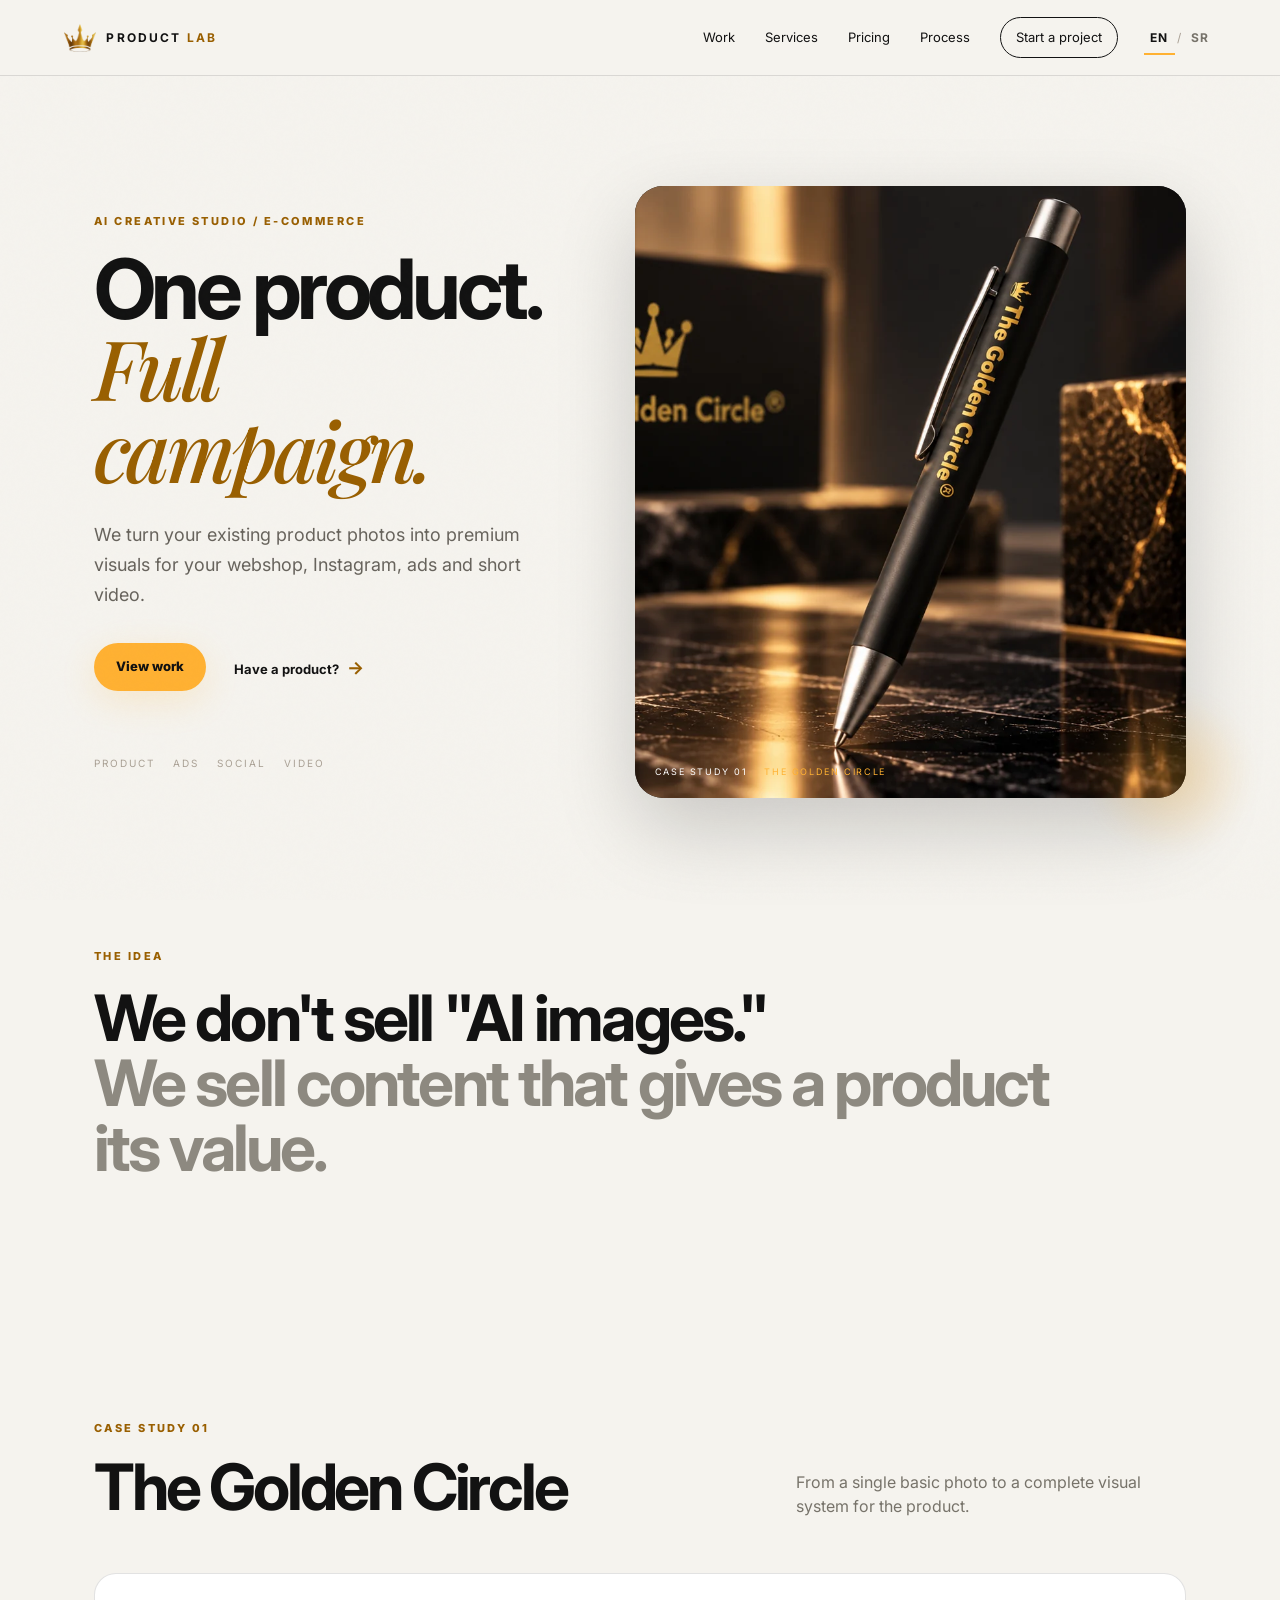
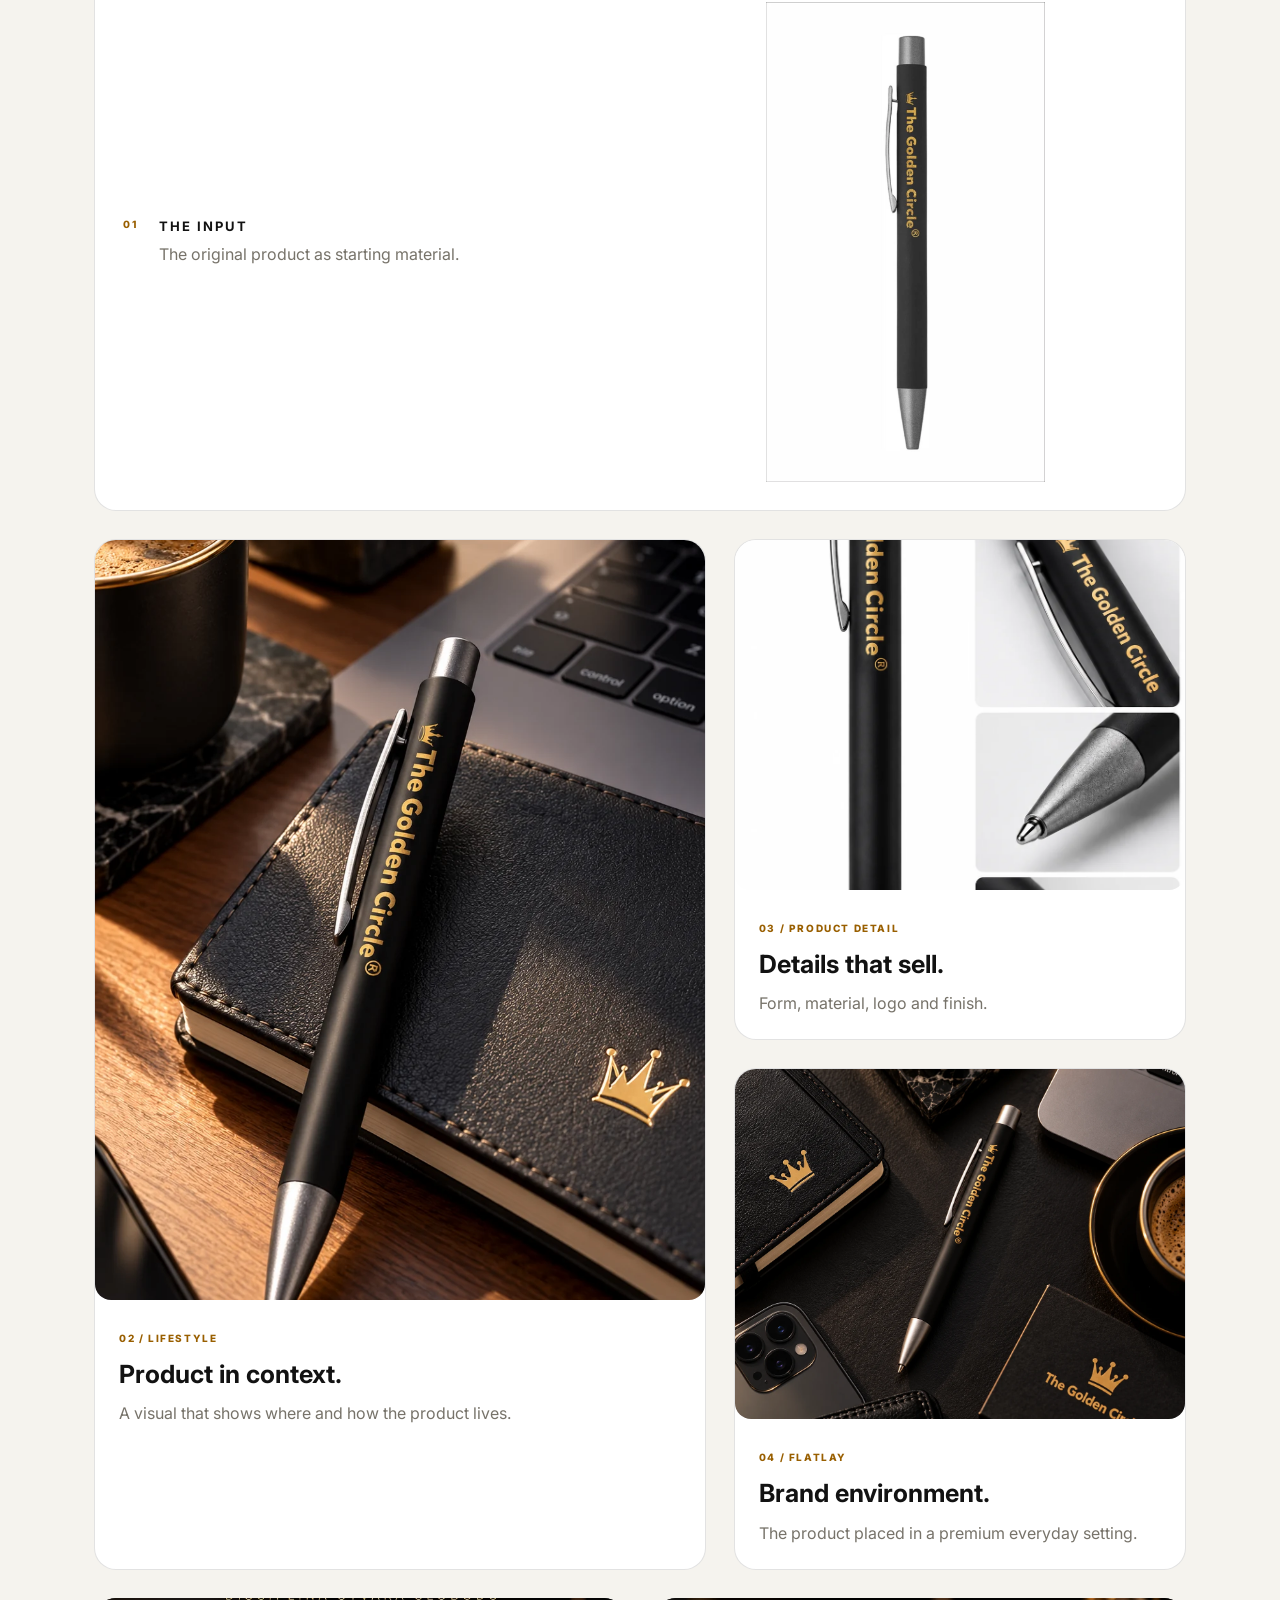
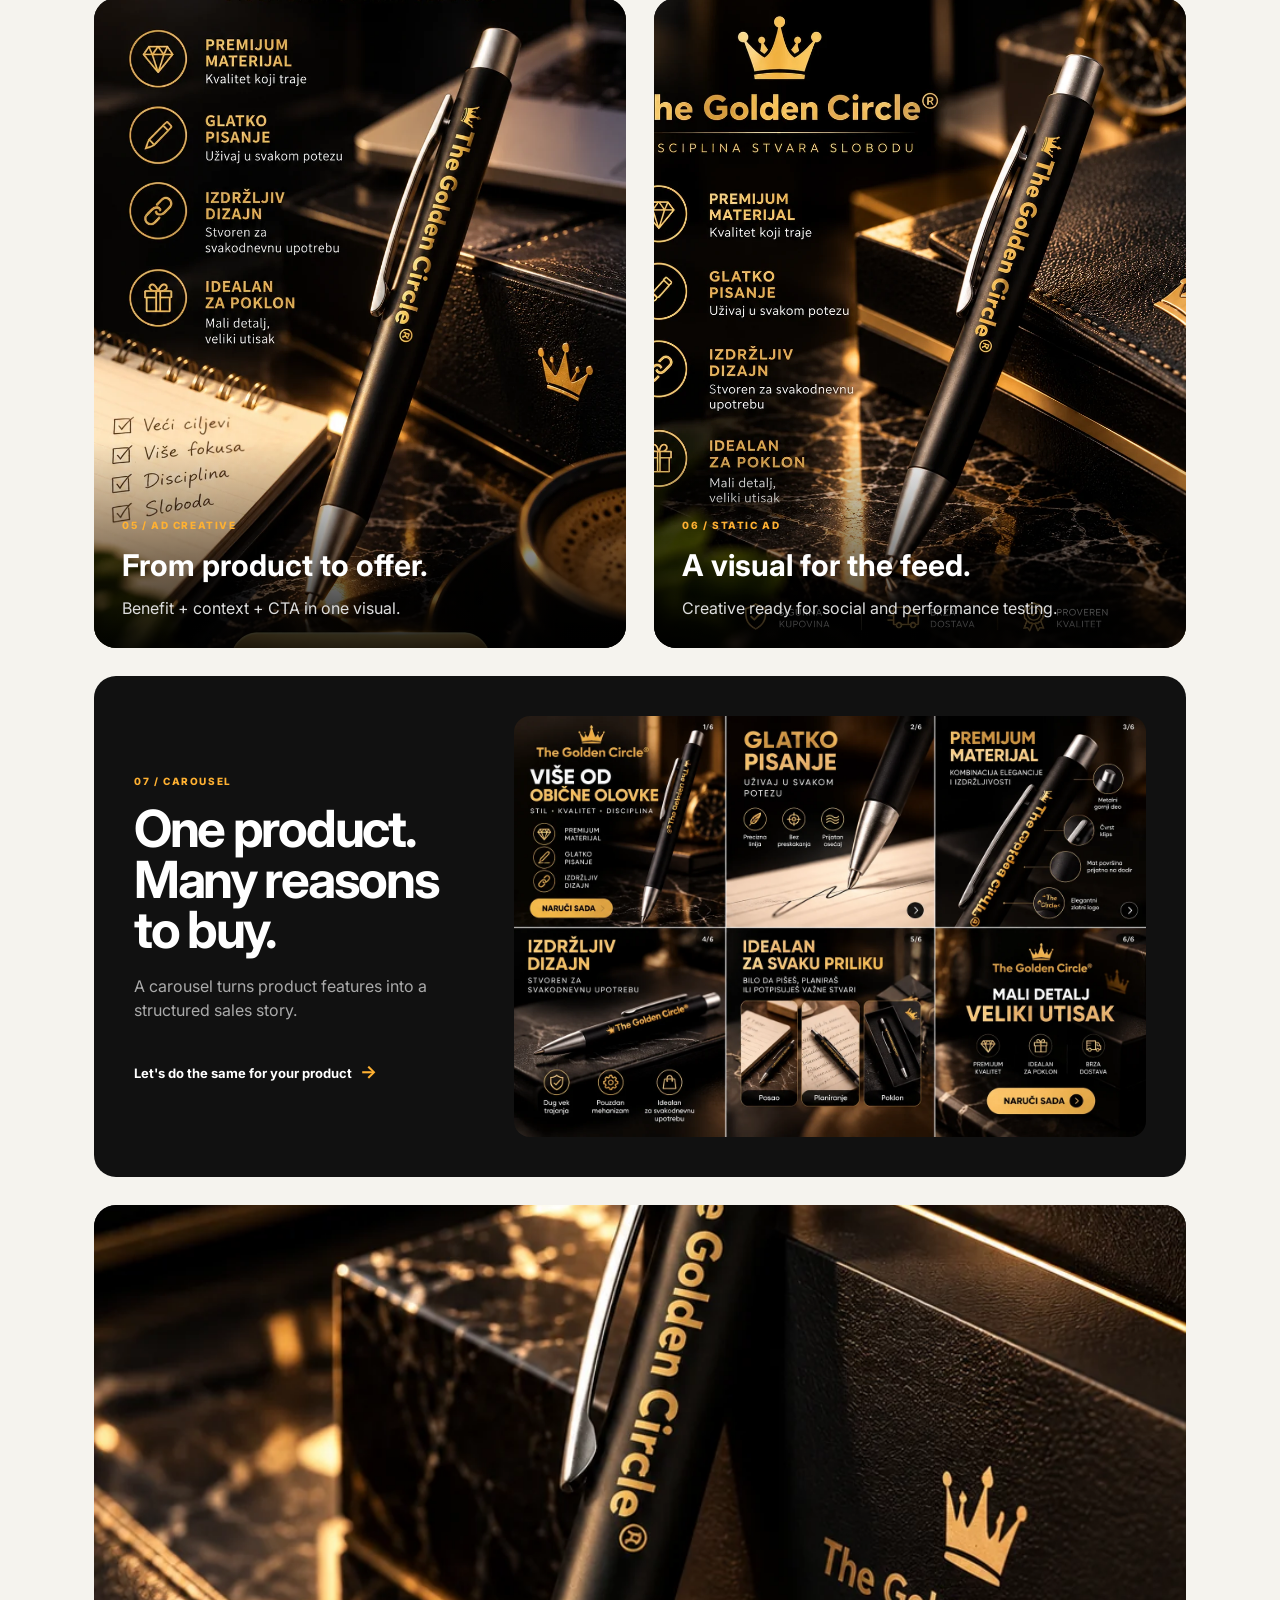
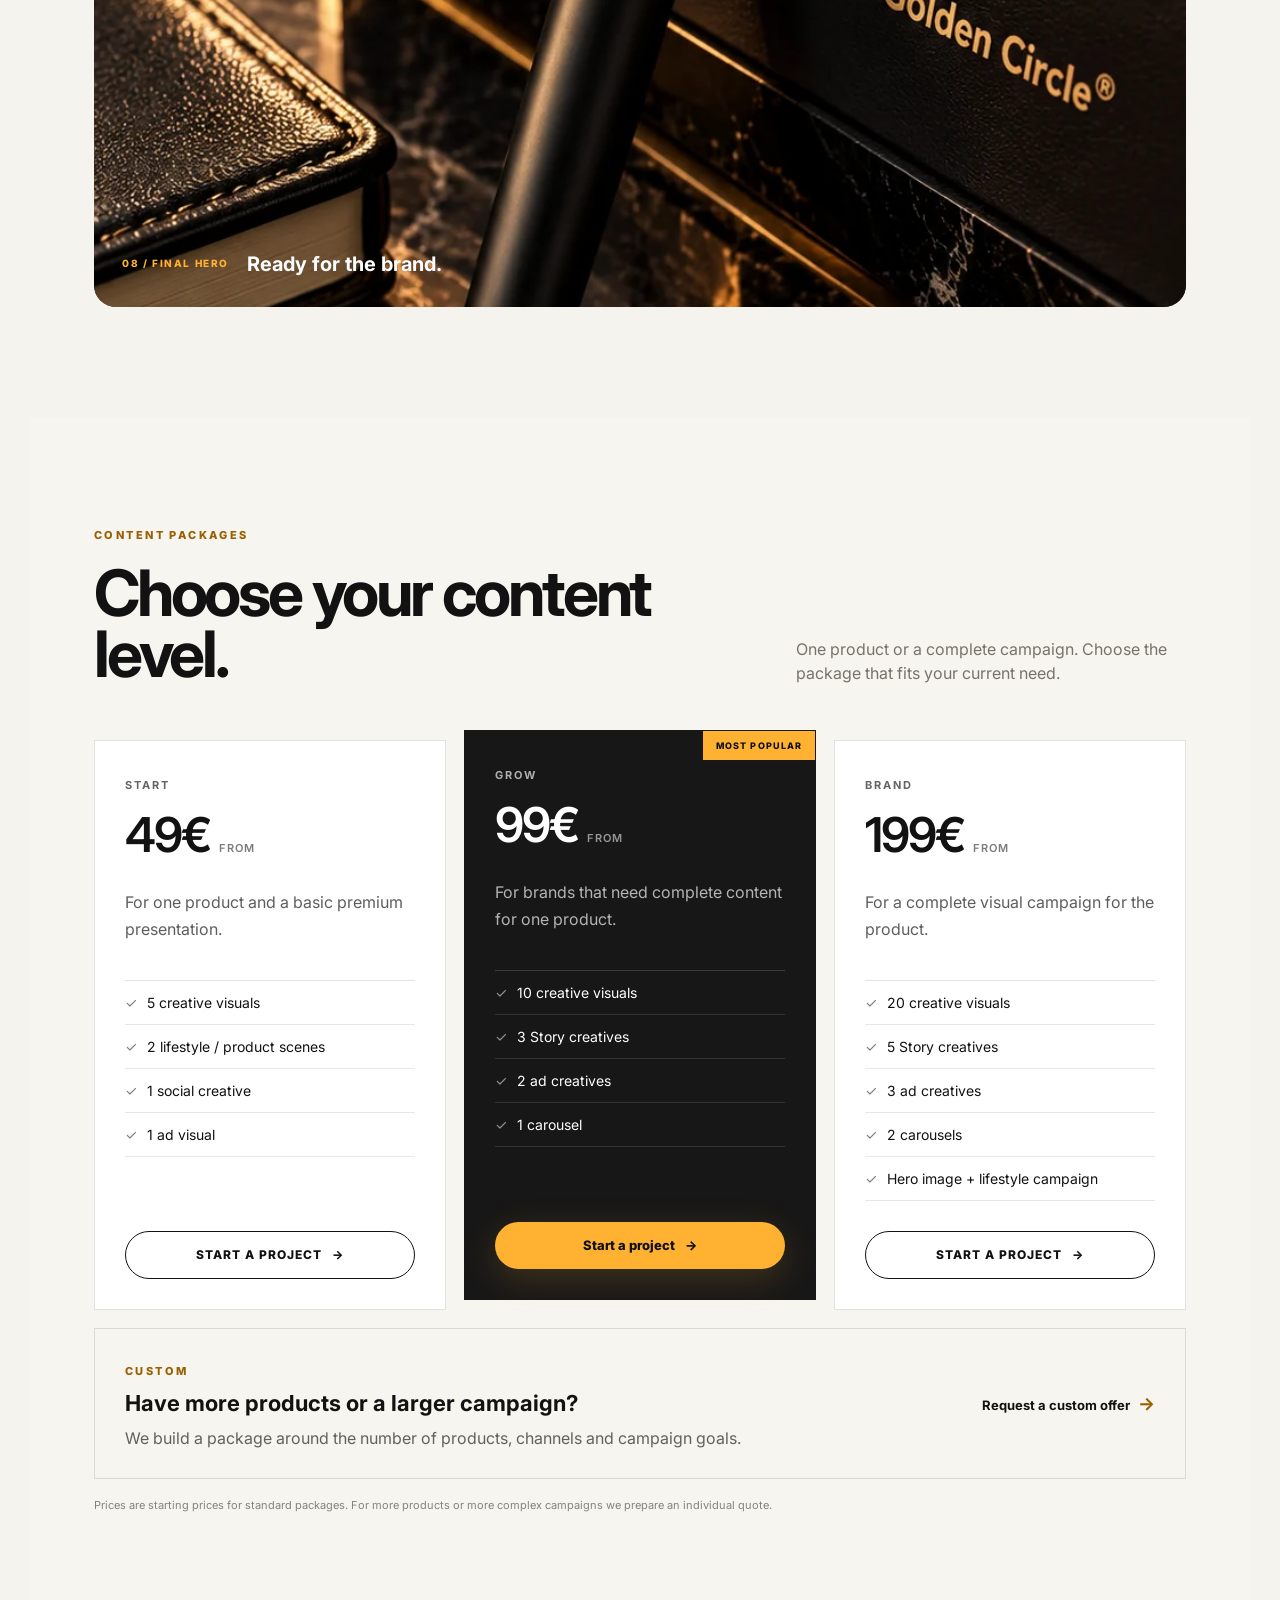
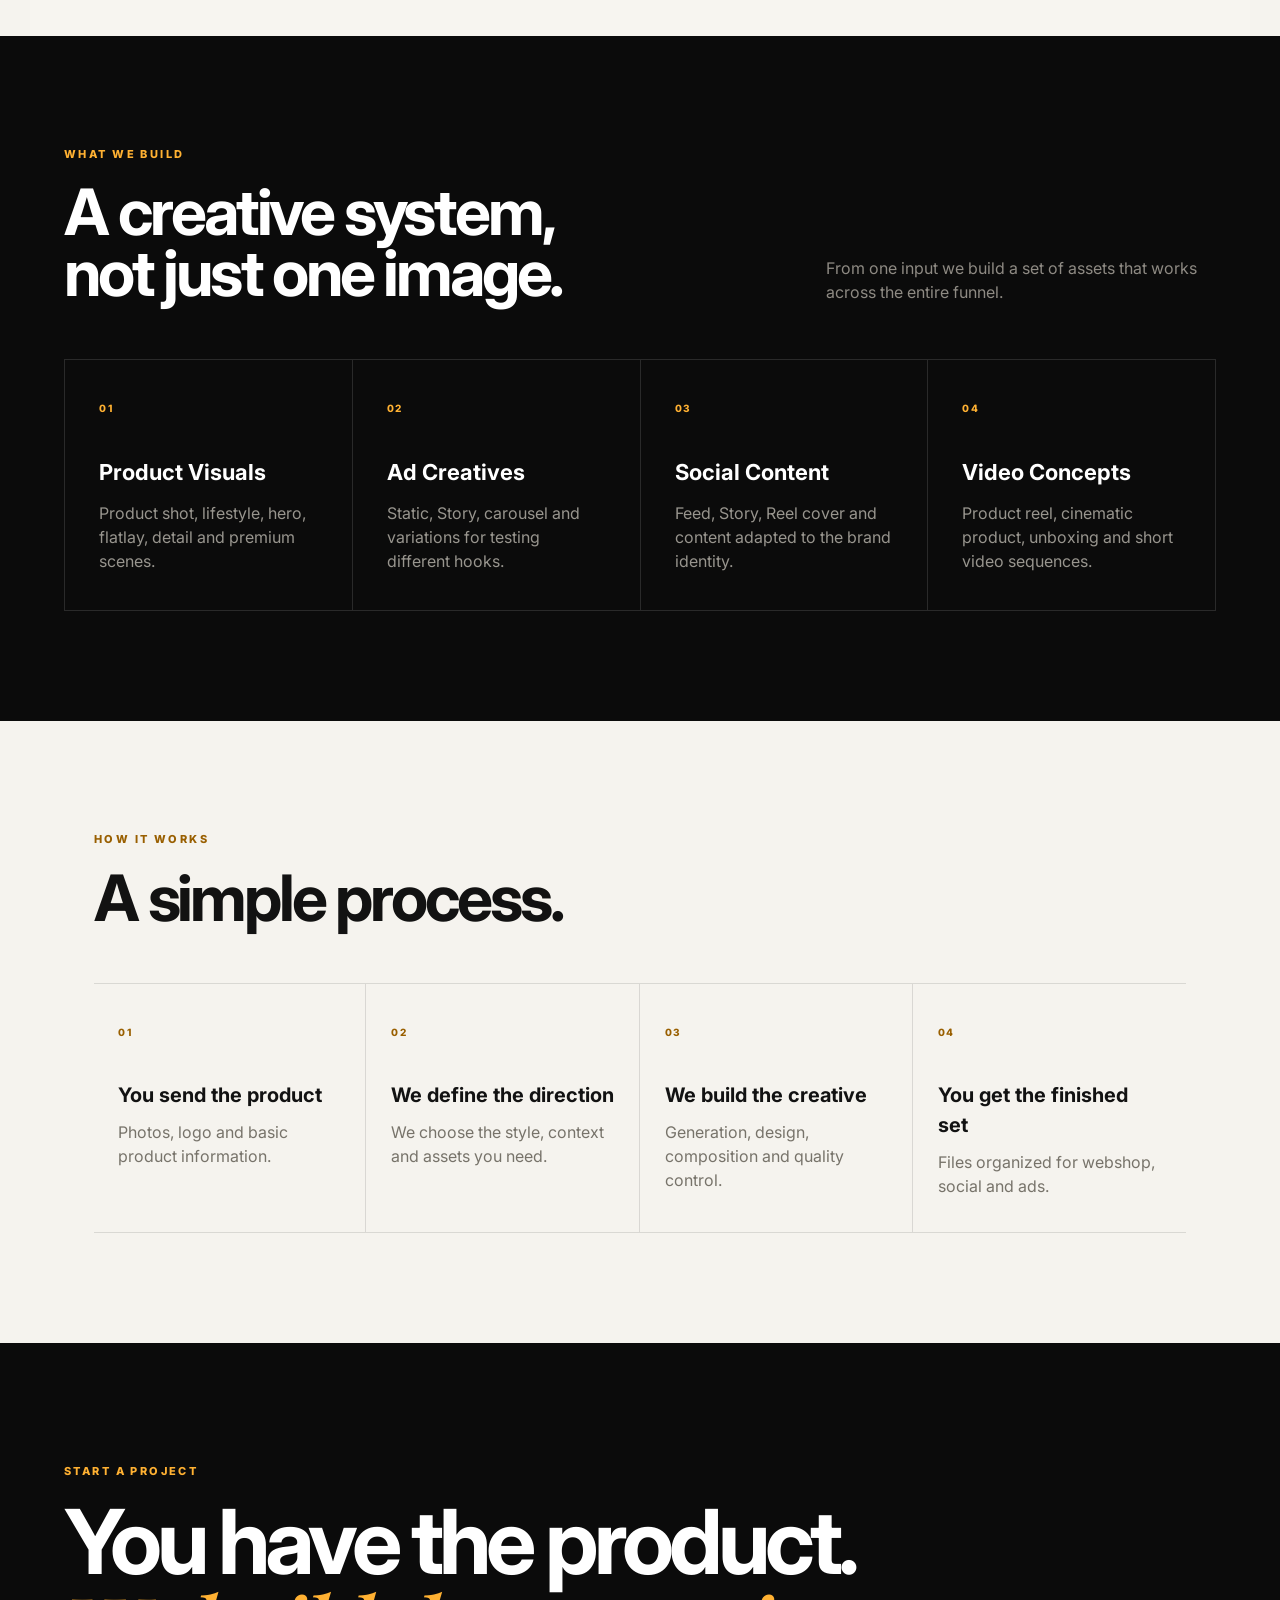
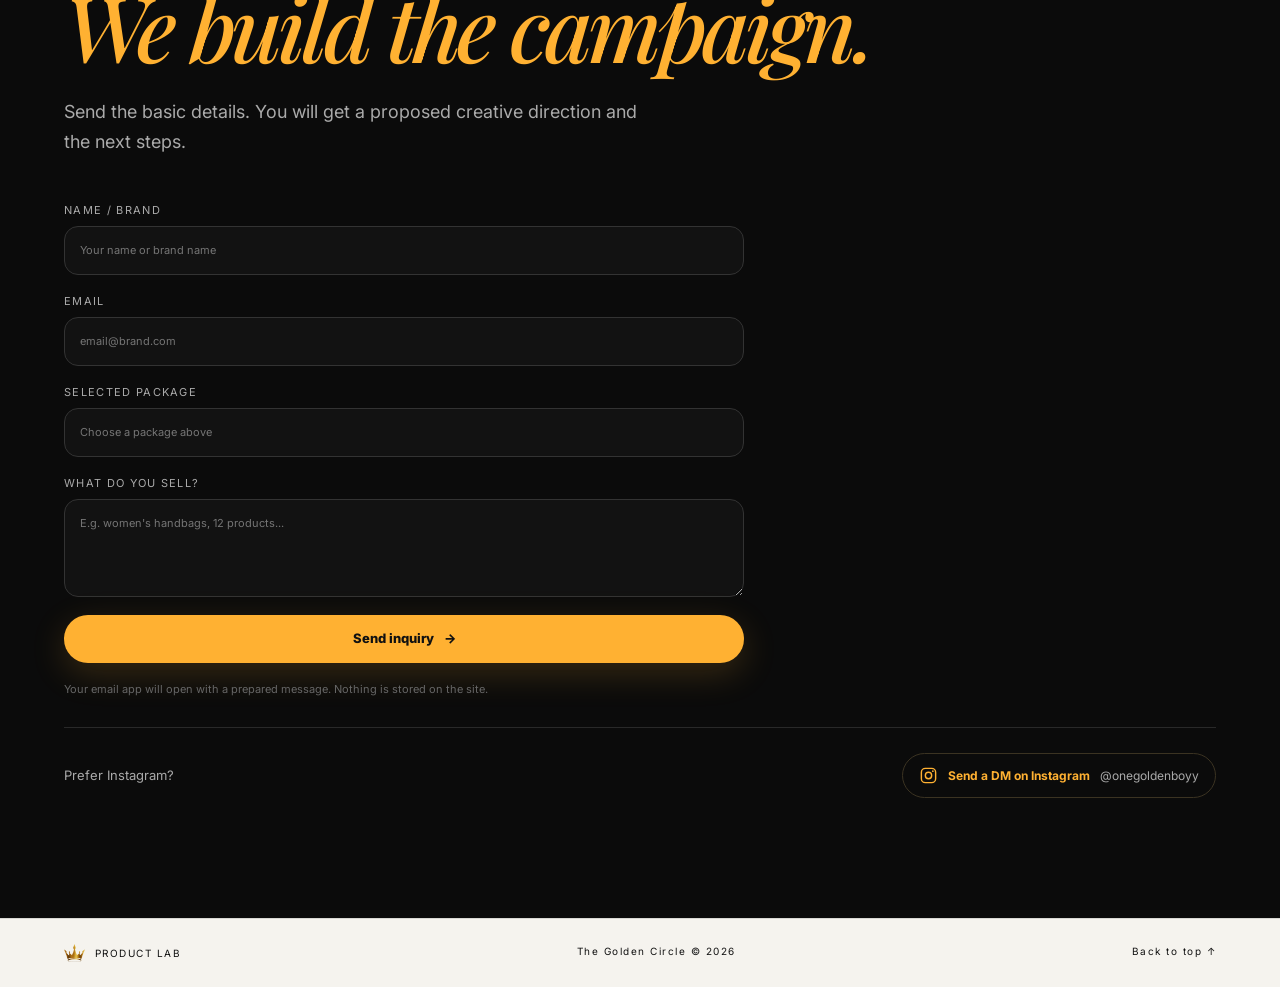
==== commit 7890af42: "Add Playfair Display for serif accents, align with brand typography" ====
--- a/index.html
+++ b/index.html
@@ -15,7 +15,9 @@
   <meta property="og:locale" content="en_US">
   <meta property="og:locale:alternate" content="sr_RS">
   <meta name="twitter:card" content="summary_large_image">
-  <link rel="stylesheet" href="style.css">
+  <link rel="preconnect" href="https://fonts.googleapis.com">
+  <link href="https://fonts.googleapis.com/css2?family=Playfair+Display:wght@500;600&family=Inter:wght@400;500;600;700;800&display=swap" rel="stylesheet">
+  <link rel="stylesheet" href="style.css?v=20261117">
 
 <link rel="icon" type="image/png" href="assets/favicon-crown.png">
 
@@ -229,7 +231,7 @@
    <footer class="footer"><span class="footer-brand"><img class="logo-crown" src="assets/crown-logo.png" alt="" width="315" height="272" loading="lazy">PRODUCT LAB</span><span>The Golden Circle © 2026</span><a href="#top" data-i18n="back_top">Back to top ↑</a></footer>
 
   <div class="lightbox" id="lightbox" aria-hidden="true"><button class="lightbox-close" aria-label="Close" data-i18n-attr="aria-label:lb_close">×</button><img id="lightboxImage" src="" alt=""></div>
-  <script src="i18n.js"></script>
-  <script src="script.js"></script>
+  <script src="i18n.js?v=20261114"></script>
+  <script src="script.js?v=20261114"></script>
 </body>
 </html>
--- a/style.css
+++ b/style.css
@@ -1,5 +1,5 @@
 :root{--bg:#f5f3ee;--ink:#121212;--muted:#77736a;--gold:#FFB132;--gold-ink:#995f00;--dark:#0b0b0b;--line:rgba(18,18,18,.12);--radius:22px;--max:1220px}
-*{box-sizing:border-box}html{scroll-behavior:smooth}body{margin:0;background:var(--bg);color:var(--ink);font-family:Inter,ui-sans-serif,system-ui,-apple-system,BlinkMacSystemFont,"Segoe UI",sans-serif;line-height:1.5}.noise{position:fixed;inset:0;pointer-events:none;opacity:.035;background-image:url("data:image/svg+xml,%3Csvg viewBox='0 0 180 180' xmlns='http://www.w3.org/2000/svg'%3E%3Cfilter id='n'%3E%3CfeTurbulence type='fractalNoise' baseFrequency='.9' numOctaves='4' stitchTiles='stitch'/%3E%3C/filter%3E%3Crect width='100%25' height='100%25' filter='url(%23n)' opacity='.45'/%3E%3C/svg%3E")}.site-header{position:sticky;top:0;z-index:20;height:76px;padding:0 5vw;display:flex;align-items:center;justify-content:space-between;background:rgba(245,243,238,.88);backdrop-filter:blur(18px);border-bottom:1px solid var(--line)}.logo{display:flex;align-items:center;gap:10px;color:inherit;text-decoration:none;font-size:12px;letter-spacing:.18em;font-weight:700}.logo b{color:var(--gold-ink)}.logo-crown{display:block;height:28px;width:auto}.footer-brand{display:inline-flex;align-items:center;gap:10px}.footer-brand .logo-crown{height:18px}.nav{display:flex;align-items:center;gap:30px}.nav a{color:inherit;text-decoration:none;font-size:13px}.nav-cta{border:1px solid var(--ink);padding:10px 15px;border-radius:999px}.menu-toggle{display:none;background:none;border:0}.section-pad{max-width:var(--max);margin:auto;padding:110px 5vw}.hero{min-height:calc(100vh - 76px);display:grid;grid-template-columns:.9fr 1.1fr;gap:7vw;align-items:center}.eyebrow{margin:0 0 20px;color:var(--gold-ink);font-size:11px;font-weight:800;letter-spacing:.22em}.hero h1{font-size:clamp(50px,6.5vw,94px);line-height:.94;letter-spacing:-.055em;margin:0 0 28px}.hero h1 em,.contact h2 em{font-family:Georgia,serif;font-weight:400;color:var(--gold-ink)}.lead{max-width:590px;color:#67635c;font-size:18px;line-height:1.65}.hero-actions{display:flex;align-items:center;gap:28px;margin-top:34px}.btn{display:inline-flex;align-items:center;justify-content:center;gap:10px;border:0;text-decoration:none;cursor:pointer;padding:14px 22px;border-radius:999px;font:inherit;font-weight:800;font-size:13px}.btn-gold{background:var(--gold);color:#111;box-shadow:0 10px 35px rgba(255,177,50,.18)}.text-link{color:inherit;text-decoration:none;font-weight:700;font-size:13px}.text-link span{color:var(--gold-ink);font-size:18px;margin-left:5px}.hero-meta{display:flex;gap:18px;margin-top:65px;color:#aaa195;font-size:10px;letter-spacing:.2em}.hero-visual{position:relative}.hero-frame{position:relative;overflow:hidden;border-radius:28px;box-shadow:0 30px 80px rgba(0,0,0,.18);background:#111}.hero-frame img{width:100%;height:min(68vh,700px);object-fit:cover;display:block}.frame-label{position:absolute;left:20px;bottom:20px;color:white;font-size:9px;letter-spacing:.18em}.frame-label span{margin-left:12px;color:var(--gold)}.orb{position:absolute;width:170px;height:170px;border-radius:50%;background:radial-gradient(circle,var(--gold),transparent 67%);filter:blur(10px);opacity:.28;right:-70px;bottom:-60px}.statement{padding-top:40px;padding-bottom:130px}.statement h2{font-size:clamp(36px,5vw,70px);line-height:1.02;letter-spacing:-.045em;max-width:1000px;margin:0}.statement h2 span{color:#8d8980}.section-heading{display:flex;justify-content:space-between;align-items:end;gap:40px;margin-bottom:55px}.section-heading h2{font-size:clamp(42px,5vw,72px);line-height:.95;letter-spacing:-.05em;margin:0}.section-heading>p{max-width:390px;color:var(--muted);margin:0}.input-card{display:grid;grid-template-columns:1fr 1fr;gap:28px;align-items:center;margin-bottom:28px;padding:28px;border:1px solid var(--line);border-radius:var(--radius);background:#fff}.input-copy{display:flex;gap:22px;align-items:flex-start}.step,.card-copy>span,.feature-overlay>span,.carousel-copy>span,.final-caption>span,.service>span,.process-step>span{font-size:10px;letter-spacing:.16em;color:var(--gold-ink);font-weight:800}.input-copy h3{margin:0 0 5px;font-size:13px;letter-spacing:.15em}.input-copy p{margin:0;color:var(--muted)}.image-button{border:0;padding:0;background:none;display:block;width:100%;cursor:zoom-in;overflow:hidden;border-radius:calc(var(--radius) - 6px)}.image-button img{width:100%;display:block;transition:transform .7s cubic-bezier(.2,.7,.2,1)}.image-button:hover img{transform:scale(1.035)}.input-card .image-button{max-height:480px}.input-card img{height:480px;object-fit:contain;background:#fff}.work-grid{display:grid;grid-template-columns:1.15fr .85fr;gap:28px}.work-card{background:#fff;border:1px solid var(--line);border-radius:var(--radius);overflow:hidden}.work-card.tall{grid-row:span 2}.work-card.tall img{height:760px;object-fit:cover}.work-card:not(.tall) img{height:350px;object-fit:cover}.card-copy{padding:24px}.card-copy h3{font-size:25px;margin:8px 0}.card-copy p{color:var(--muted);margin:0}.feature-grid{display:grid;grid-template-columns:1fr 1fr;gap:28px;margin-top:28px}.feature-card{position:relative;border-radius:var(--radius);overflow:hidden;min-height:650px;background:#111}.feature-card img{width:100%;height:650px;object-fit:cover;display:block}.feature-overlay{position:absolute;inset:auto 0 0;padding:70px 28px 28px;color:#fff;background:linear-gradient(transparent,rgba(0,0,0,.86))}.feature-overlay h3{font-size:30px;margin:8px 0}.feature-overlay p{margin:0;color:#ddd}.carousel-case{display:grid;grid-template-columns:.7fr 1.3fr;gap:40px;align-items:center;margin-top:28px;padding:40px;border-radius:var(--radius);background:#111;color:#fff}.carousel-copy h3{font-size:clamp(35px,4vw,56px);line-height:.98;letter-spacing:-.045em;margin:12px 0 20px}.carousel-copy p{color:#aaa;max-width:380px}.carousel-copy .text-link{display:inline-block;margin-top:20px}.carousel-image img{aspect-ratio:3/2;object-fit:cover}.final-hero{position:relative;margin-top:28px;border-radius:var(--radius);overflow:hidden;background:#111}.final-hero img{width:100%;height:min(78vh,820px);object-fit:cover}.final-caption{position:absolute;left:28px;bottom:28px;color:#fff;display:flex;align-items:center;gap:18px}.final-caption strong{font-size:20px}.dark-section{max-width:none;background:var(--dark);color:#fff}.dark-section>.section-heading,.dark-section>.service-grid,.contact-inner{max-width:var(--max);margin-left:auto;margin-right:auto}.dark-section .section-heading>p{color:#8e8a83}.service-grid{display:grid;grid-template-columns:repeat(4,1fr);gap:1px;background:#2a2a2a;border:1px solid #2a2a2a}.service{background:var(--dark);padding:34px;min-height:250px}.service h3{font-size:22px;margin:38px 0 12px}.service p{color:#98958e;margin:0}.process-grid{display:grid;grid-template-columns:repeat(4,1fr);gap:1px;border-top:1px solid var(--line);border-bottom:1px solid var(--line)}.process-step{padding:34px 24px;border-right:1px solid var(--line);min-height:230px}.process-step:last-child{border-right:0}.process-step h3{font-size:20px;margin:38px 0 10px}.process-step p{color:var(--muted);margin:0}.contact{padding-top:120px;padding-bottom:120px}.contact h2{font-size:clamp(48px,7vw,92px);line-height:.94;letter-spacing:-.055em;margin:0 0 24px}.contact .lead{color:#aaa}.contact-form{max-width:680px;margin-top:45px;display:grid;gap:18px}.contact-form label{display:grid;gap:8px;color:#aaa;font-size:11px;letter-spacing:.12em;text-transform:uppercase}.contact-form input,.contact-form textarea{width:100%;border:1px solid #333;background:#121212;color:#fff;border-radius:14px;padding:15px;font:inherit;outline:none;resize:vertical}.contact-form input:focus,.contact-form textarea:focus{border-color:var(--gold)}.form-note{color:#666;font-size:11px;margin:0}.footer{padding:25px 5vw;display:flex;justify-content:space-between;gap:20px;border-top:1px solid var(--line);font-size:10px;letter-spacing:.15em}.footer a{color:inherit;text-decoration:none}.lightbox{position:fixed;inset:0;z-index:50;background:rgba(0,0,0,.92);display:none;align-items:center;justify-content:center;padding:5vw}.lightbox.open{display:flex}.lightbox img{max-width:92vw;max-height:90vh;object-fit:contain;border-radius:8px}.lightbox-close{position:absolute;top:22px;right:28px;background:none;border:0;color:#fff;font-size:38px;cursor:pointer}.reveal{opacity:0;transform:translateY(24px);transition:opacity .8s ease,transform .8s ease}.reveal.visible{opacity:1;transform:none}.delay-1{transition-delay:.12s}.delay-2{transition-delay:.22s}
+*{box-sizing:border-box}html{scroll-behavior:smooth}body{margin:0;background:var(--bg);color:var(--ink);font-family:"Inter",ui-sans-serif,system-ui,-apple-system,BlinkMacSystemFont,"Segoe UI",sans-serif;line-height:1.5}.noise{position:fixed;inset:0;pointer-events:none;opacity:.035;background-image:url("data:image/svg+xml,%3Csvg viewBox='0 0 180 180' xmlns='http://www.w3.org/2000/svg'%3E%3Cfilter id='n'%3E%3CfeTurbulence type='fractalNoise' baseFrequency='.9' numOctaves='4' stitchTiles='stitch'/%3E%3C/filter%3E%3Crect width='100%25' height='100%25' filter='url(%23n)' opacity='.45'/%3E%3C/svg%3E")}.site-header{position:sticky;top:0;z-index:20;height:76px;padding:0 5vw;display:flex;align-items:center;justify-content:space-between;background:rgba(245,243,238,.88);backdrop-filter:blur(18px);border-bottom:1px solid var(--line)}.logo{display:flex;align-items:center;gap:10px;color:inherit;text-decoration:none;font-size:12px;letter-spacing:.18em;font-weight:700}.logo b{color:var(--gold-ink)}.logo-crown{display:block;height:28px;width:auto}.footer-brand{display:inline-flex;align-items:center;gap:10px}.footer-brand .logo-crown{height:18px}.nav{display:flex;align-items:center;gap:30px}.nav a{color:inherit;text-decoration:none;font-size:13px}.nav-cta{border:1px solid var(--ink);padding:10px 15px;border-radius:999px}.menu-toggle{display:none;background:none;border:0}.section-pad{max-width:var(--max);margin:auto;padding:110px 5vw}.hero{min-height:calc(100vh - 76px);display:grid;grid-template-columns:.9fr 1.1fr;gap:7vw;align-items:center}.eyebrow{margin:0 0 20px;color:var(--gold-ink);font-size:11px;font-weight:800;letter-spacing:.22em}.hero h1{font-size:clamp(50px,6.5vw,94px);line-height:.94;letter-spacing:-.055em;margin:0 0 28px}.hero h1 em,.contact h2 em{font-family:"Playfair Display",Georgia,serif;font-weight:500;color:var(--gold-ink)}.lead{max-width:590px;color:#67635c;font-size:18px;line-height:1.65}.hero-actions{display:flex;align-items:center;gap:28px;margin-top:34px}.btn{display:inline-flex;align-items:center;justify-content:center;gap:10px;border:0;text-decoration:none;cursor:pointer;padding:14px 22px;border-radius:999px;font:inherit;font-weight:800;font-size:13px}.btn-gold{background:var(--gold);color:#111;box-shadow:0 10px 35px rgba(255,177,50,.18)}.text-link{color:inherit;text-decoration:none;font-weight:700;font-size:13px}.text-link span{color:var(--gold-ink);font-size:18px;margin-left:5px}.hero-meta{display:flex;gap:18px;margin-top:65px;color:#aaa195;font-size:10px;letter-spacing:.2em}.hero-visual{position:relative}.hero-frame{position:relative;overflow:hidden;border-radius:28px;box-shadow:0 30px 80px rgba(0,0,0,.18);background:#111}.hero-frame img{width:100%;height:min(68vh,700px);object-fit:cover;display:block}.frame-label{position:absolute;left:20px;bottom:20px;color:white;font-size:9px;letter-spacing:.18em}.frame-label span{margin-left:12px;color:var(--gold)}.orb{position:absolute;width:170px;height:170px;border-radius:50%;background:radial-gradient(circle,var(--gold),transparent 67%);filter:blur(10px);opacity:.28;right:-70px;bottom:-60px}.statement{padding-top:40px;padding-bottom:130px}.statement h2{font-size:clamp(36px,5vw,70px);line-height:1.02;letter-spacing:-.045em;max-width:1000px;margin:0}.statement h2 span{color:#8d8980}.section-heading{display:flex;justify-content:space-between;align-items:end;gap:40px;margin-bottom:55px}.section-heading h2{font-size:clamp(42px,5vw,72px);line-height:.95;letter-spacing:-.05em;margin:0}.section-heading>p{max-width:390px;color:var(--muted);margin:0}.input-card{display:grid;grid-template-columns:1fr 1fr;gap:28px;align-items:center;margin-bottom:28px;padding:28px;border:1px solid var(--line);border-radius:var(--radius);background:#fff}.input-copy{display:flex;gap:22px;align-items:flex-start}.step,.card-copy>span,.feature-overlay>span,.carousel-copy>span,.final-caption>span,.service>span,.process-step>span{font-size:10px;letter-spacing:.16em;color:var(--gold-ink);font-weight:800}.input-copy h3{margin:0 0 5px;font-size:13px;letter-spacing:.15em}.input-copy p{margin:0;color:var(--muted)}.image-button{border:0;padding:0;background:none;display:block;width:100%;cursor:zoom-in;overflow:hidden;border-radius:calc(var(--radius) - 6px)}.image-button img{width:100%;display:block;transition:transform .7s cubic-bezier(.2,.7,.2,1)}.image-button:hover img{transform:scale(1.035)}.input-card .image-button{max-height:480px}.input-card img{height:480px;object-fit:contain;background:#fff}.work-grid{display:grid;grid-template-columns:1.15fr .85fr;gap:28px}.work-card{background:#fff;border:1px solid var(--line);border-radius:var(--radius);overflow:hidden}.work-card.tall{grid-row:span 2}.work-card.tall img{height:760px;object-fit:cover}.work-card:not(.tall) img{height:350px;object-fit:cover}.card-copy{padding:24px}.card-copy h3{font-size:25px;margin:8px 0}.card-copy p{color:var(--muted);margin:0}.feature-grid{display:grid;grid-template-columns:1fr 1fr;gap:28px;margin-top:28px}.feature-card{position:relative;border-radius:var(--radius);overflow:hidden;min-height:650px;background:#111}.feature-card img{width:100%;height:650px;object-fit:cover;display:block}.feature-overlay{position:absolute;inset:auto 0 0;padding:70px 28px 28px;color:#fff;background:linear-gradient(transparent,rgba(0,0,0,.86))}.feature-overlay h3{font-size:30px;margin:8px 0}.feature-overlay p{margin:0;color:#ddd}.carousel-case{display:grid;grid-template-columns:.7fr 1.3fr;gap:40px;align-items:center;margin-top:28px;padding:40px;border-radius:var(--radius);background:#111;color:#fff}.carousel-copy h3{font-size:clamp(35px,4vw,56px);line-height:.98;letter-spacing:-.045em;margin:12px 0 20px}.carousel-copy p{color:#aaa;max-width:380px}.carousel-copy .text-link{display:inline-block;margin-top:20px}.carousel-image img{aspect-ratio:3/2;object-fit:cover}.final-hero{position:relative;margin-top:28px;border-radius:var(--radius);overflow:hidden;background:#111}.final-hero img{width:100%;height:min(78vh,820px);object-fit:cover}.final-caption{position:absolute;left:28px;bottom:28px;color:#fff;display:flex;align-items:center;gap:18px}.final-caption strong{font-size:20px}.dark-section{max-width:none;background:var(--dark);color:#fff}.dark-section>.section-heading,.dark-section>.service-grid,.contact-inner{max-width:var(--max);margin-left:auto;margin-right:auto}.dark-section .section-heading>p{color:#8e8a83}.service-grid{display:grid;grid-template-columns:repeat(4,1fr);gap:1px;background:#2a2a2a;border:1px solid #2a2a2a}.service{background:var(--dark);padding:34px;min-height:250px}.service h3{font-size:22px;margin:38px 0 12px}.service p{color:#98958e;margin:0}.process-grid{display:grid;grid-template-columns:repeat(4,1fr);gap:1px;border-top:1px solid var(--line);border-bottom:1px solid var(--line)}.process-step{padding:34px 24px;border-right:1px solid var(--line);min-height:230px}.process-step:last-child{border-right:0}.process-step h3{font-size:20px;margin:38px 0 10px}.process-step p{color:var(--muted);margin:0}.contact{padding-top:120px;padding-bottom:120px}.contact h2{font-size:clamp(48px,7vw,92px);line-height:.94;letter-spacing:-.055em;margin:0 0 24px}.contact .lead{color:#aaa}.contact-form{max-width:680px;margin-top:45px;display:grid;gap:18px}.contact-form label{display:grid;gap:8px;color:#aaa;font-size:11px;letter-spacing:.12em;text-transform:uppercase}.contact-form input,.contact-form textarea{width:100%;border:1px solid #333;background:#121212;color:#fff;border-radius:14px;padding:15px;font:inherit;outline:none;resize:vertical}.contact-form input:focus,.contact-form textarea:focus{border-color:var(--gold)}.form-note{color:#666;font-size:11px;margin:0}.footer{padding:25px 5vw;display:flex;justify-content:space-between;gap:20px;border-top:1px solid var(--line);font-size:10px;letter-spacing:.15em}.footer a{color:inherit;text-decoration:none}.lightbox{position:fixed;inset:0;z-index:50;background:rgba(0,0,0,.92);display:none;align-items:center;justify-content:center;padding:5vw}.lightbox.open{display:flex}.lightbox img{max-width:92vw;max-height:90vh;object-fit:contain;border-radius:8px}.lightbox-close{position:absolute;top:22px;right:28px;background:none;border:0;color:#fff;font-size:38px;cursor:pointer}.reveal{opacity:0;transform:translateY(24px);transition:opacity .8s ease,transform .8s ease}.reveal.visible{opacity:1;transform:none}.delay-1{transition-delay:.12s}.delay-2{transition-delay:.22s}
 @media(max-width:900px){.nav{position:fixed;inset:76px 0 auto;background:rgba(245,243,238,.98);padding:25px 5vw 30px;display:none;flex-direction:column;align-items:flex-start;border-bottom:1px solid var(--line)}.nav.open{display:flex}.menu-toggle{display:grid;gap:5px}.menu-toggle span{display:block;width:24px;height:1px;background:#111}.hero{grid-template-columns:1fr;min-height:auto;padding-top:75px}.hero-visual{order:-1}.hero-frame img{height:55vh}.section-pad{padding-top:80px;padding-bottom:80px}.section-heading{align-items:flex-start;flex-direction:column;margin-bottom:35px}.input-card,.work-grid,.feature-grid,.carousel-case{grid-template-columns:1fr}.work-card.tall img,.work-card:not(.tall) img{height:auto;max-height:none}.feature-card,.feature-card img{min-height:0;height:auto}.service-grid,.process-grid{grid-template-columns:1fr 1fr}.process-step{border-bottom:1px solid var(--line)}.process-step:nth-child(2){border-right:0}.process-step:nth-child(3){border-bottom:0}.process-step:nth-child(4){border-bottom:0}.carousel-case{padding:24px}.final-hero img{height:65vh}.text-link,.footer a,.carousel-copy .text-link{display:inline-flex;align-items:center;min-height:44px}.menu-toggle{padding:14px 12px;margin-right:-12px}}
 @media(max-width:560px){.site-header{height:68px}.nav{inset:68px 0 auto}.hero h1{font-size:50px}.lead{font-size:16px}.hero-meta{gap:10px;flex-wrap:wrap;margin-top:40px}.hero-frame img{height:58vh}.statement h2{font-size:38px}.service-grid,.process-grid{grid-template-columns:1fr}.process-step,.process-step:nth-child(3){border-right:0;border-bottom:1px solid var(--line)}.process-step:last-child{border-bottom:0}.footer{flex-wrap:wrap}.input-card{padding:16px}.input-card img{height:400px}.final-hero img{height:58vh}.final-caption{flex-direction:column;align-items:flex-start;gap:5px}.hero-actions{align-items:flex-start;flex-direction:column;gap:18px}}
 
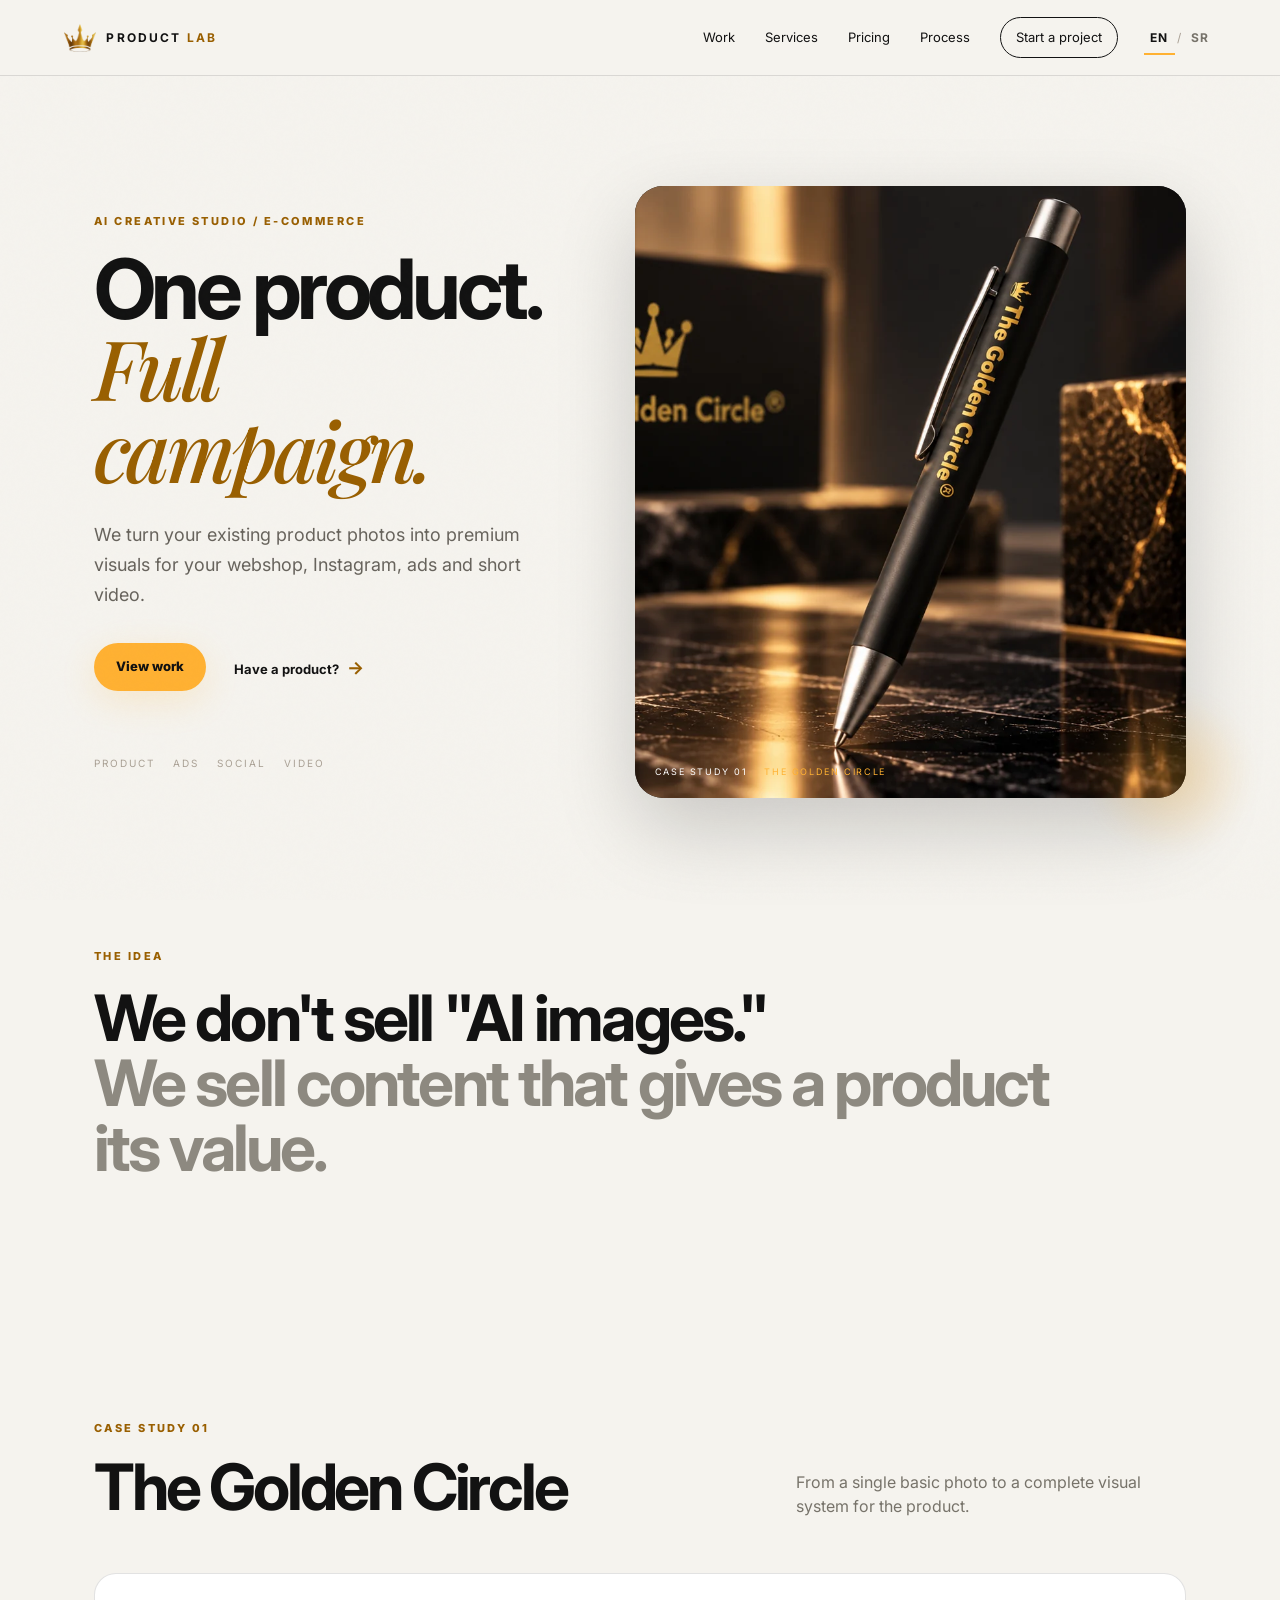
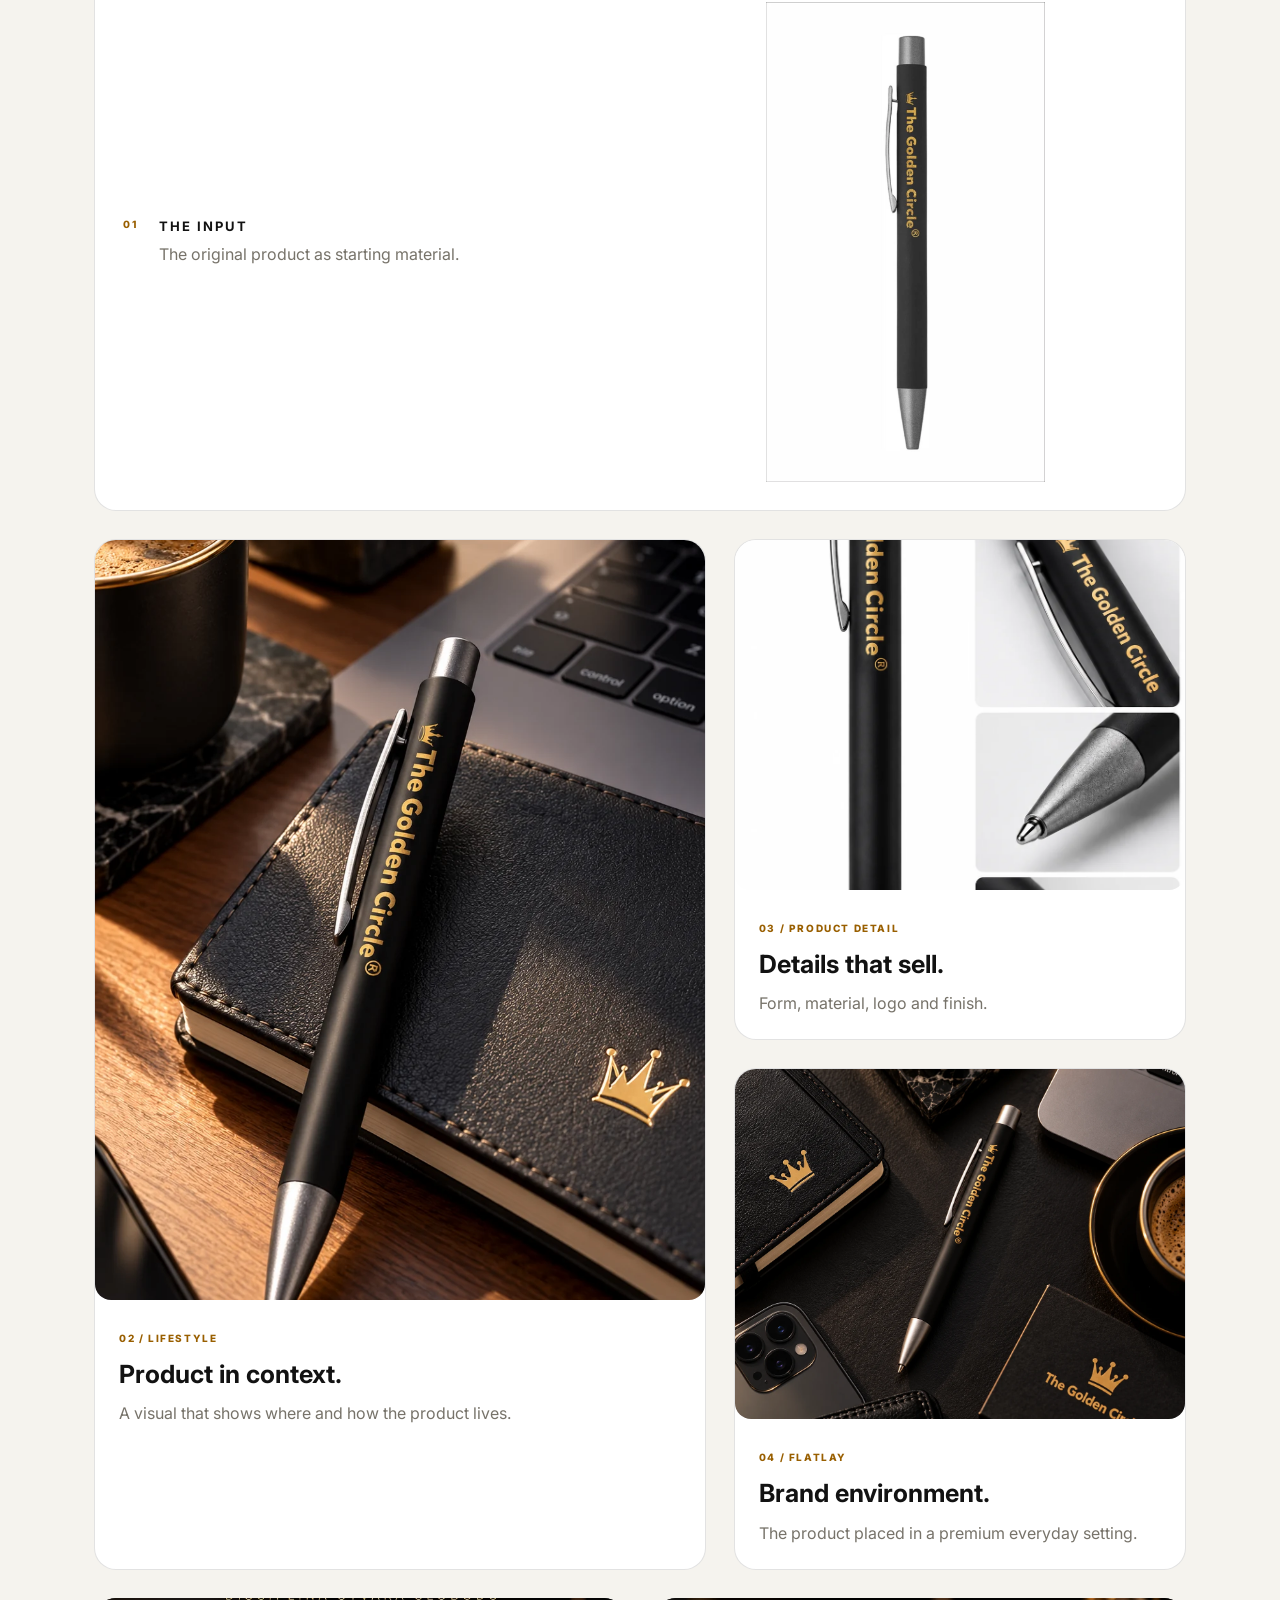
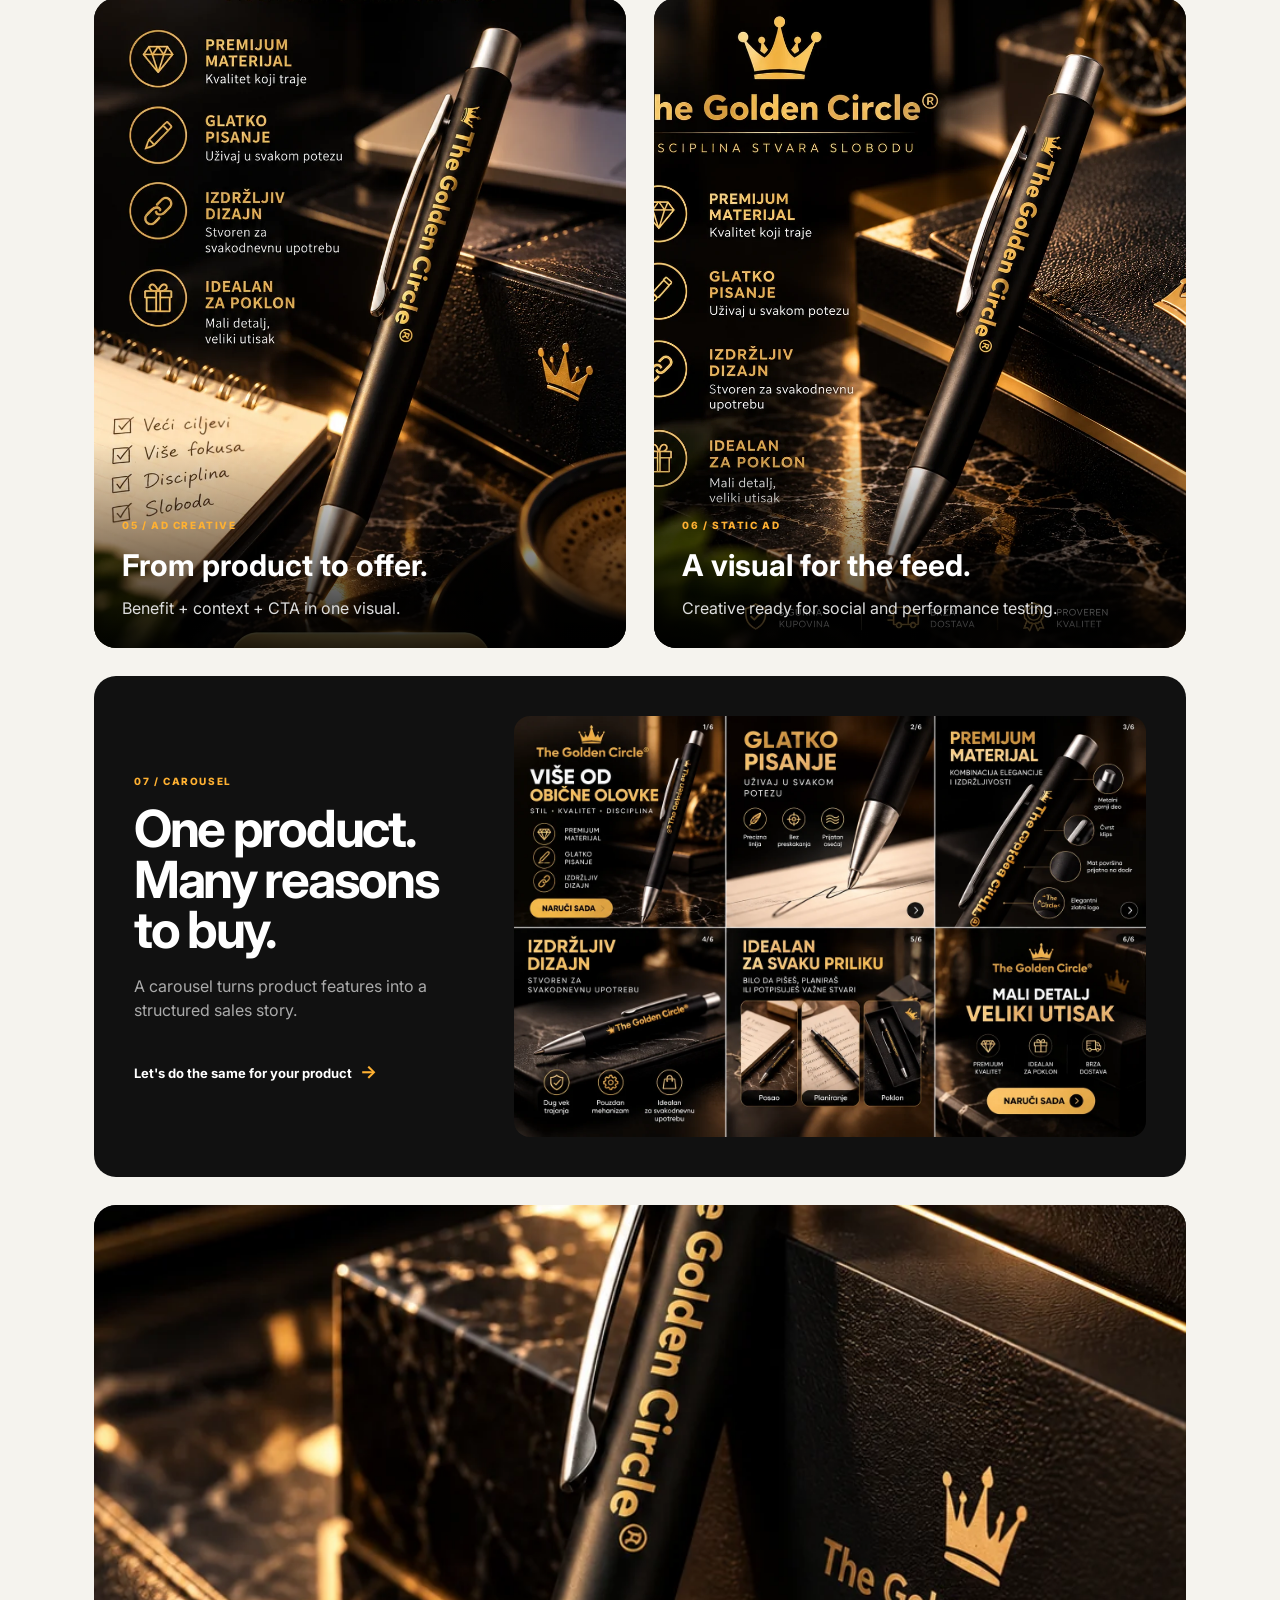
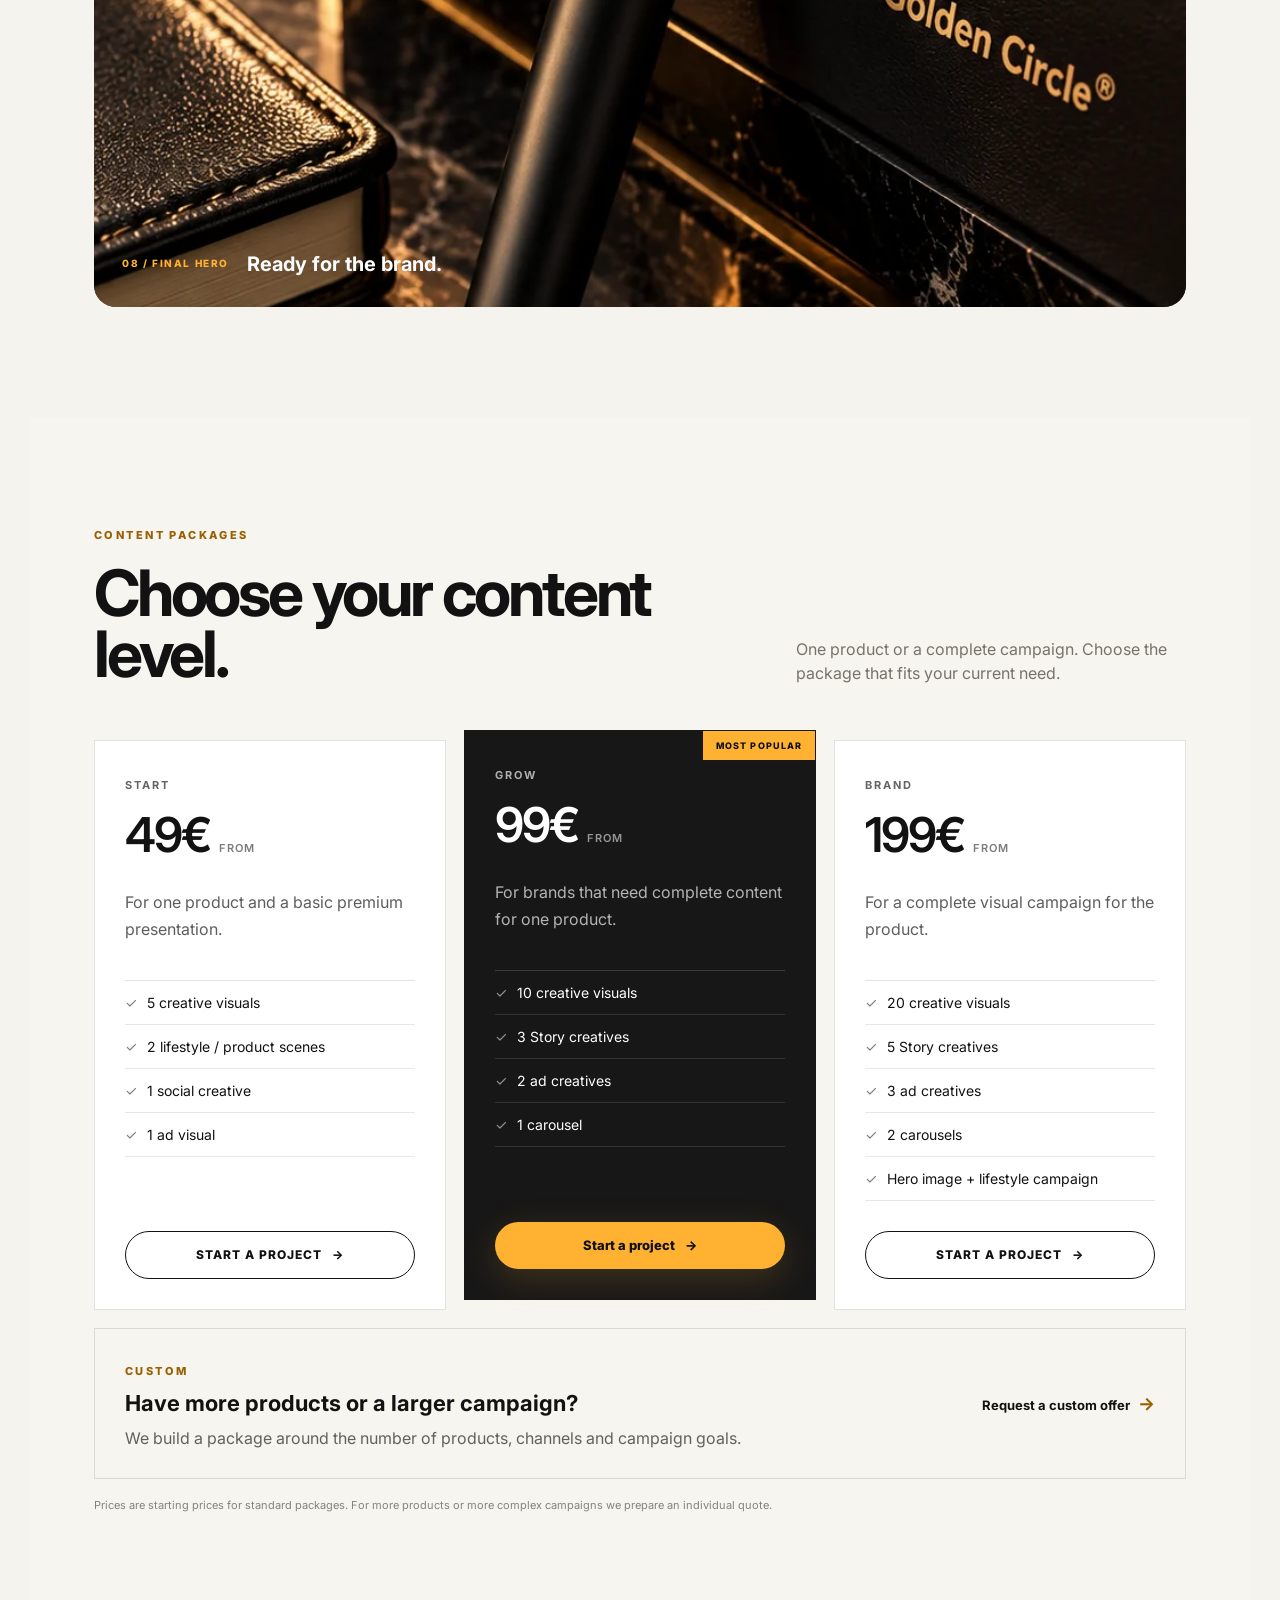
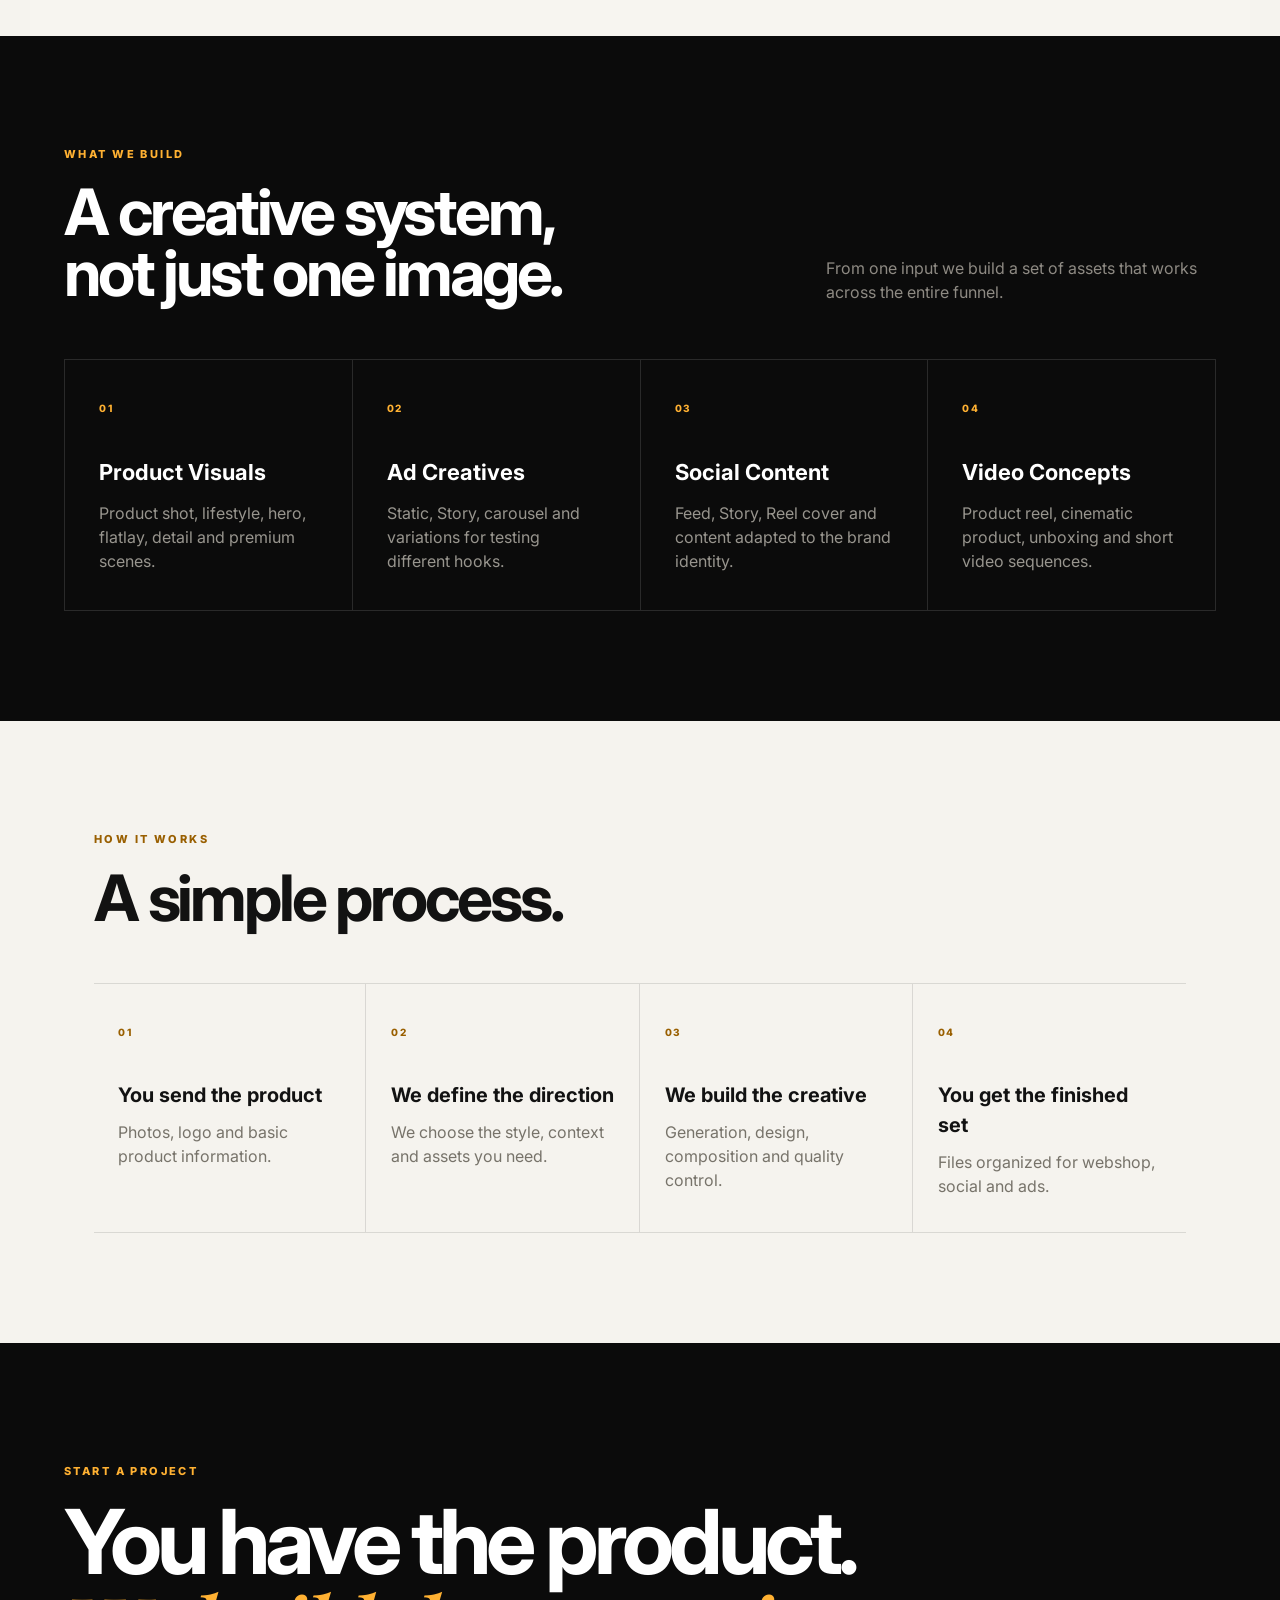
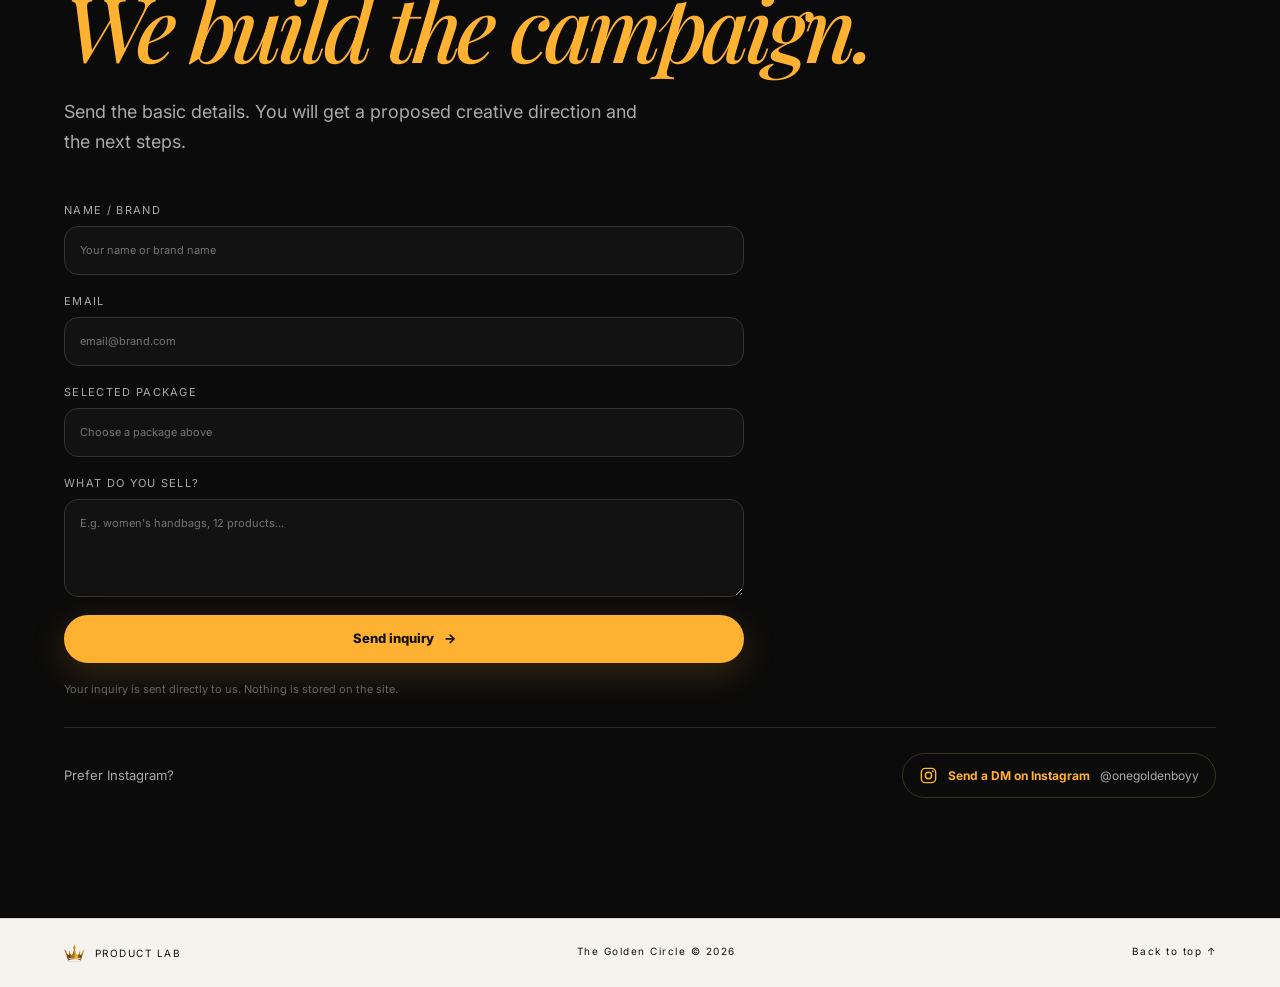
==== commit 2604d104: "Connect EmailJS: public key, service and inquiry template; honest messages without auto-reply Co-Aut" ====
--- a/index.html
+++ b/index.html
@@ -231,7 +231,8 @@
    <footer class="footer"><span class="footer-brand"><img class="logo-crown" src="assets/crown-logo.png" alt="" width="315" height="272" loading="lazy">PRODUCT LAB</span><span>The Golden Circle © 2026</span><a href="#top" data-i18n="back_top">Back to top ↑</a></footer>
 
   <div class="lightbox" id="lightbox" aria-hidden="true"><button class="lightbox-close" aria-label="Close" data-i18n-attr="aria-label:lb_close">×</button><img id="lightboxImage" src="" alt=""></div>
-  <script src="i18n.js?v=20261114"></script>
-  <script src="script.js?v=20261114"></script>
+  <script src="emailjs-config.js?v=20261118"></script>
+  <script src="i18n.js?v=20261118"></script>
+  <script src="script.js?v=20261118"></script>
 </body>
 </html>
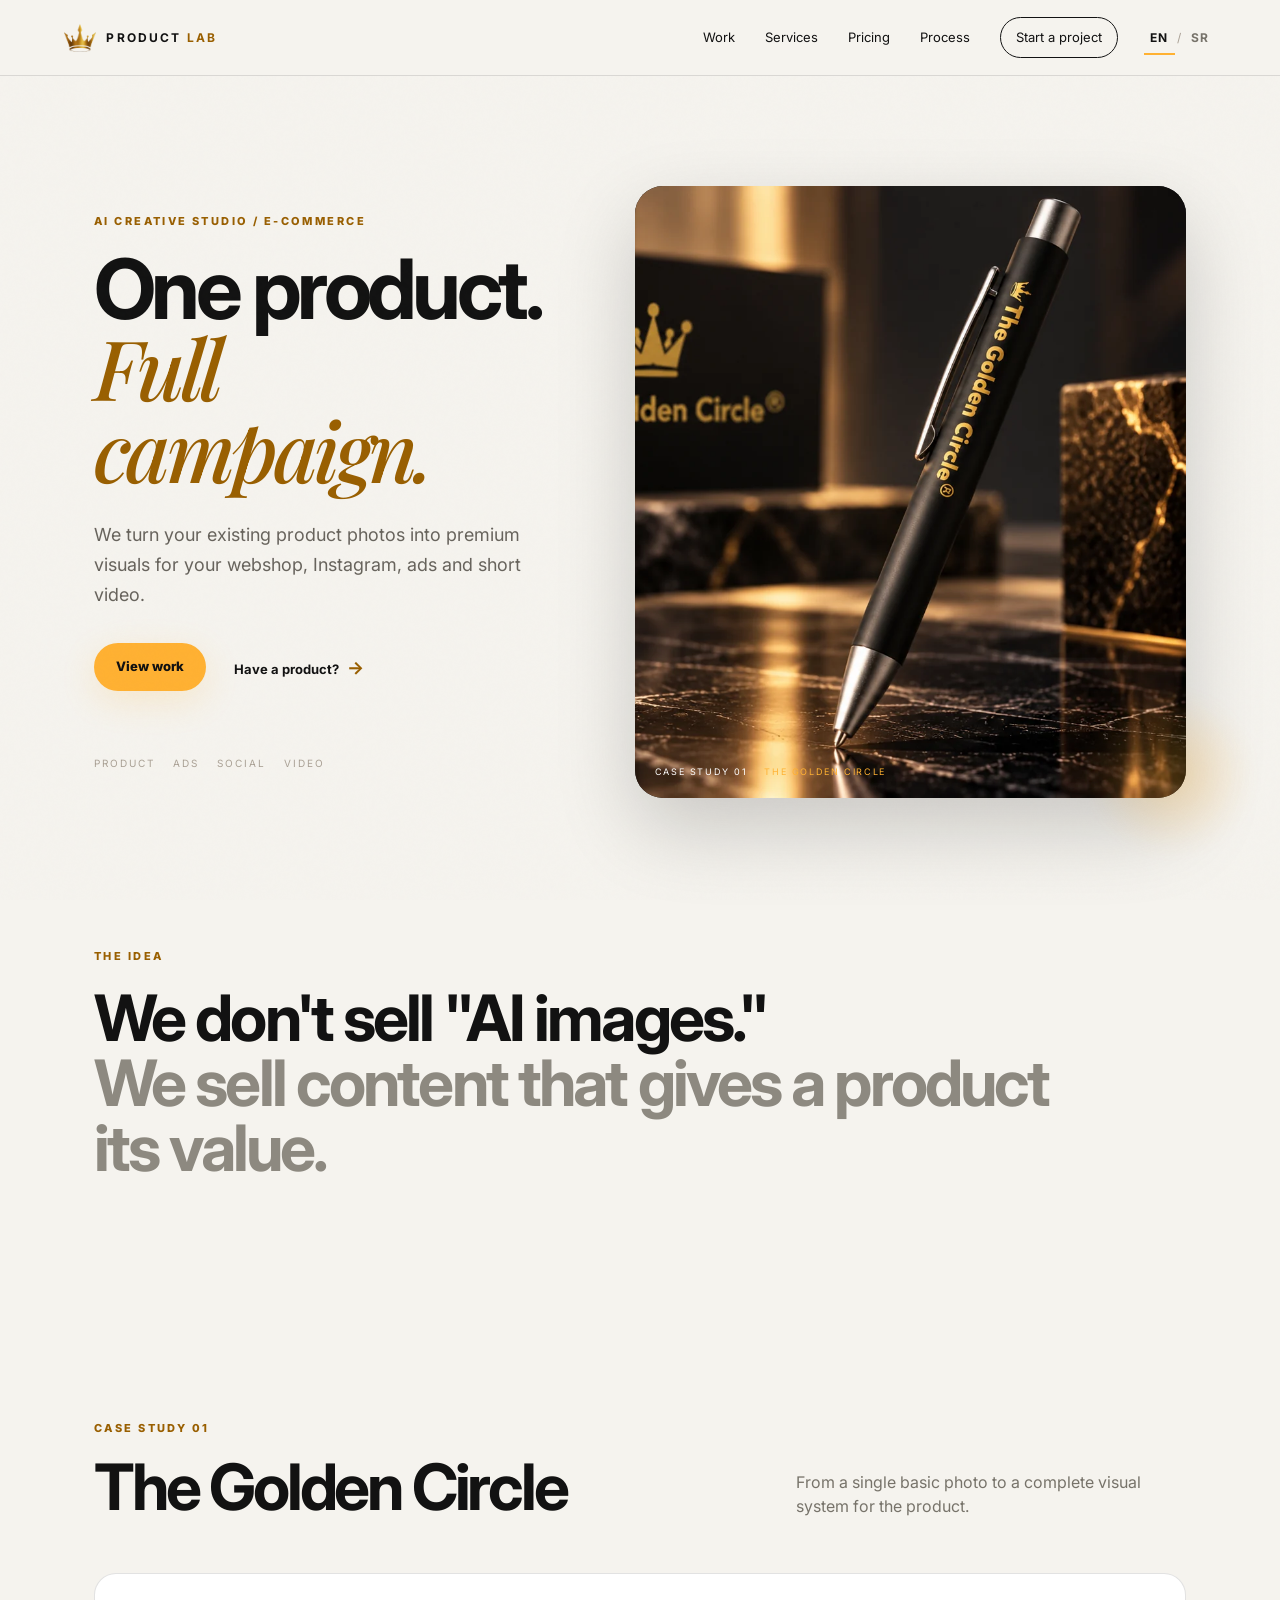
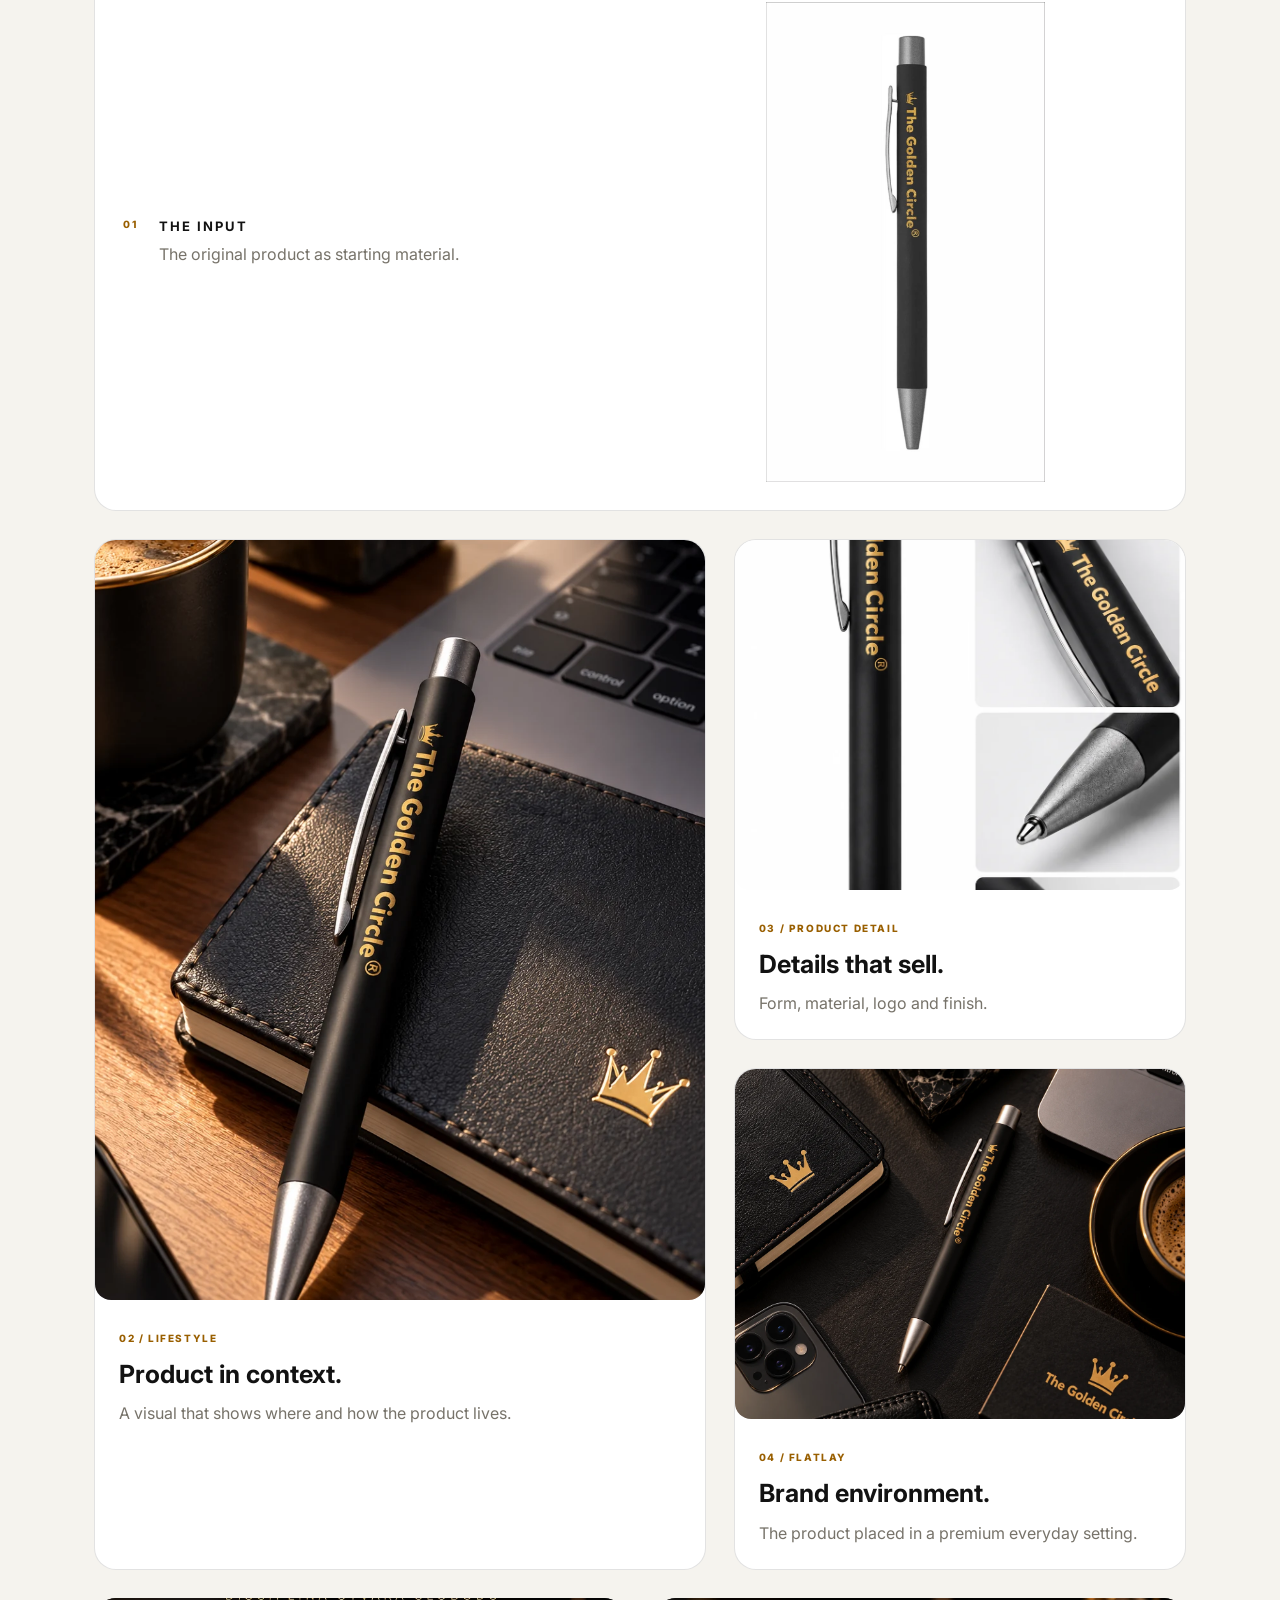
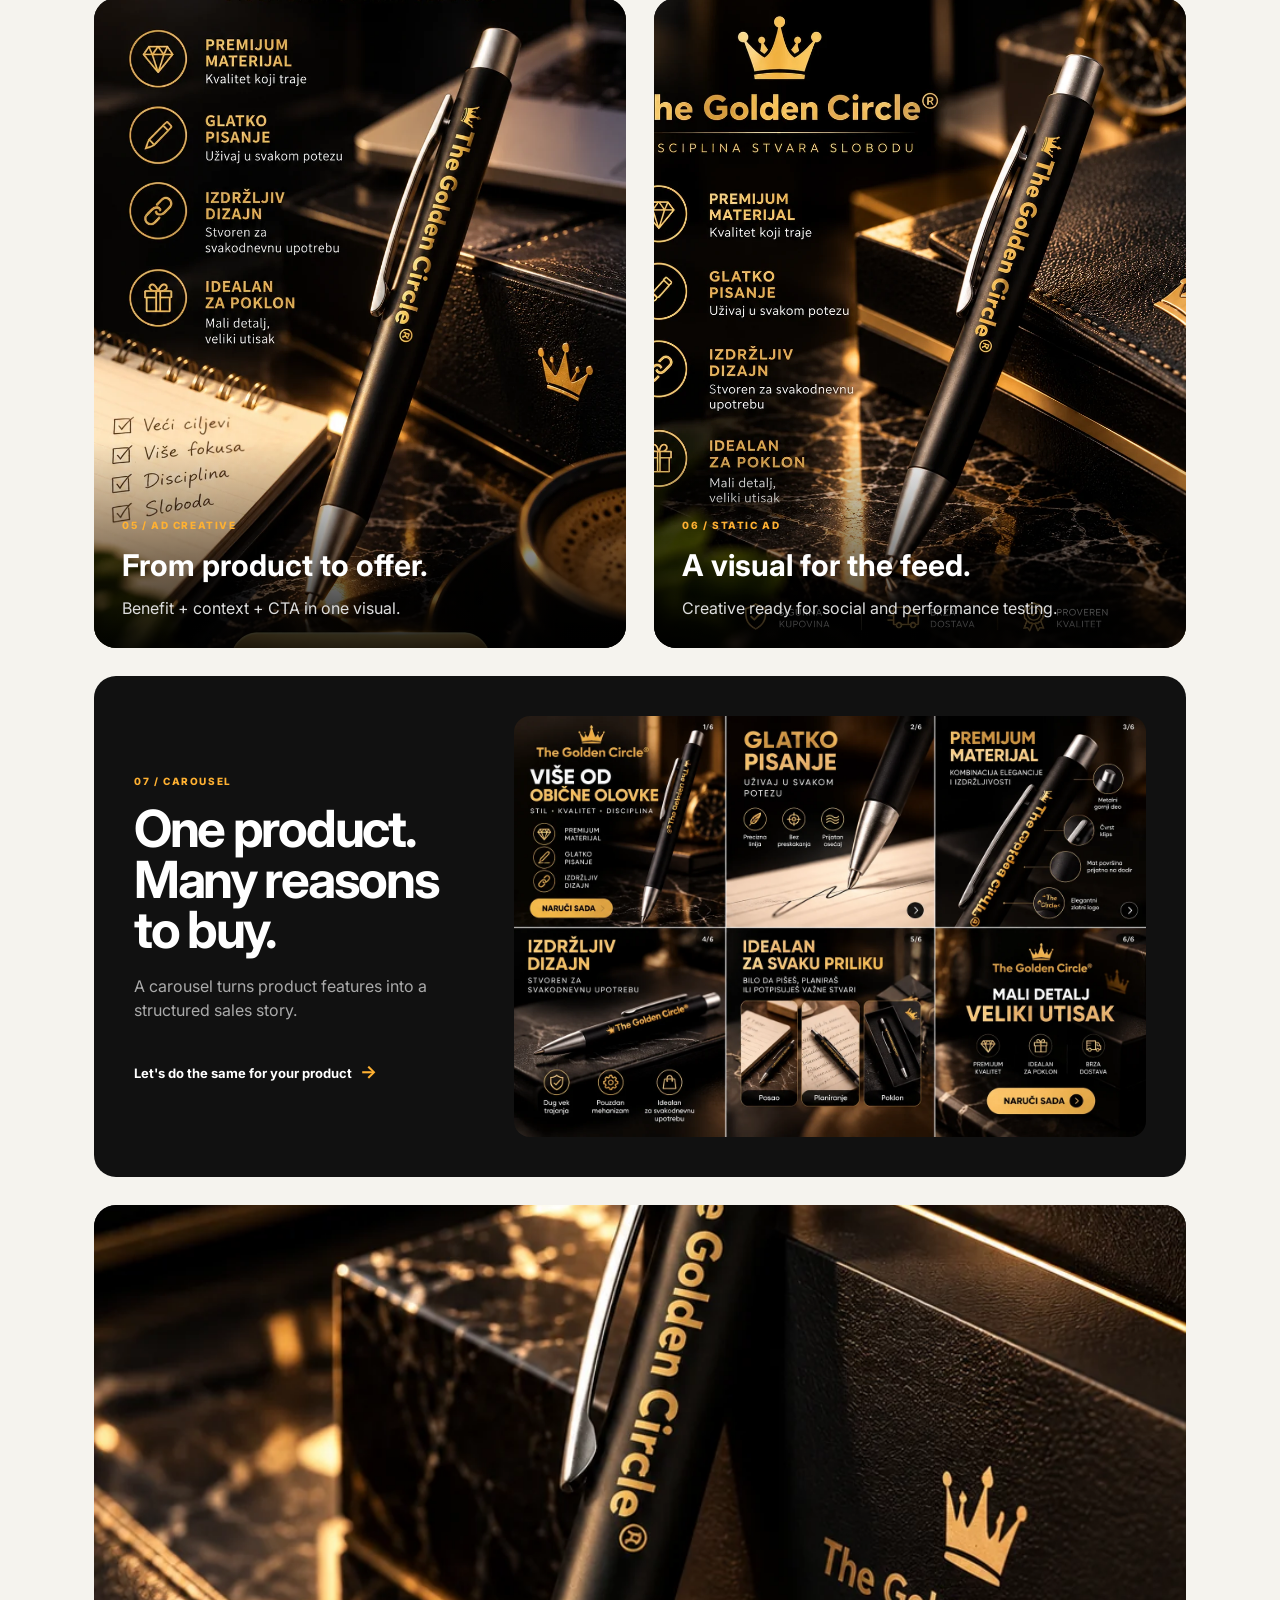
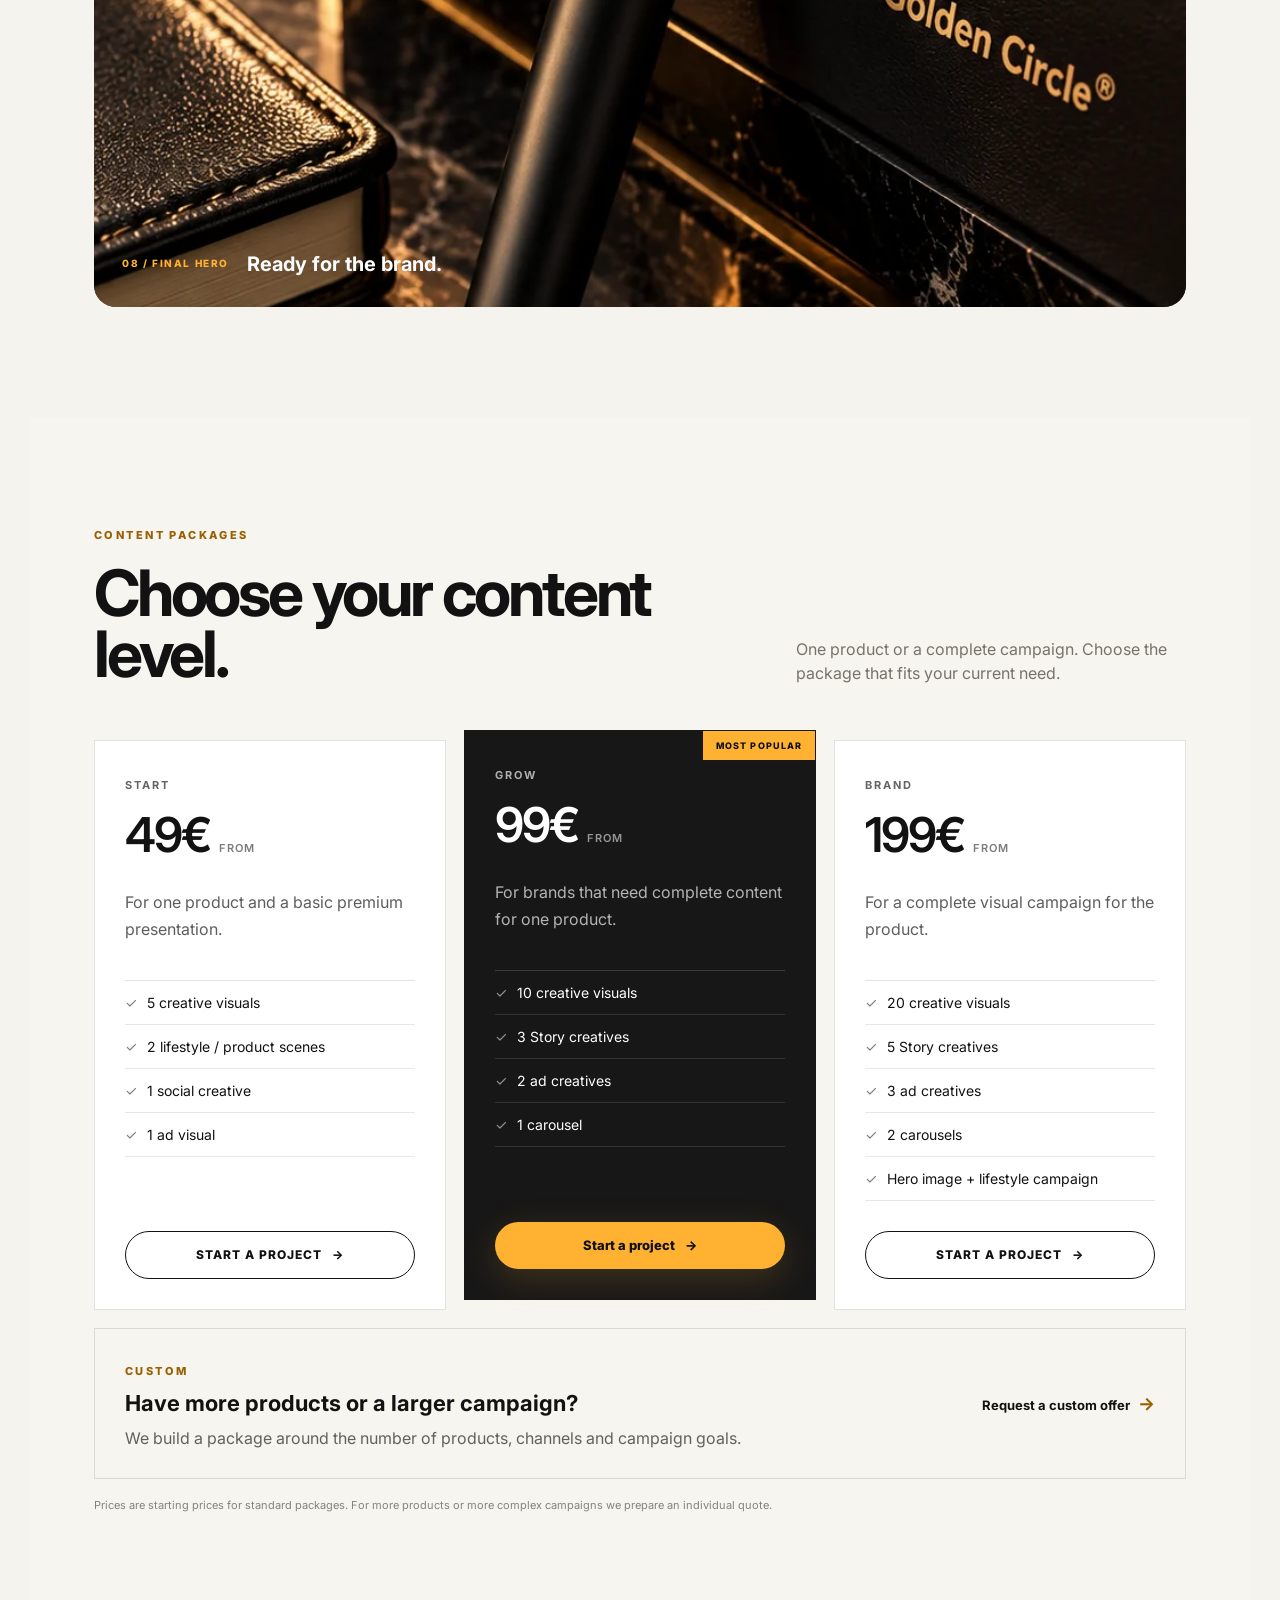
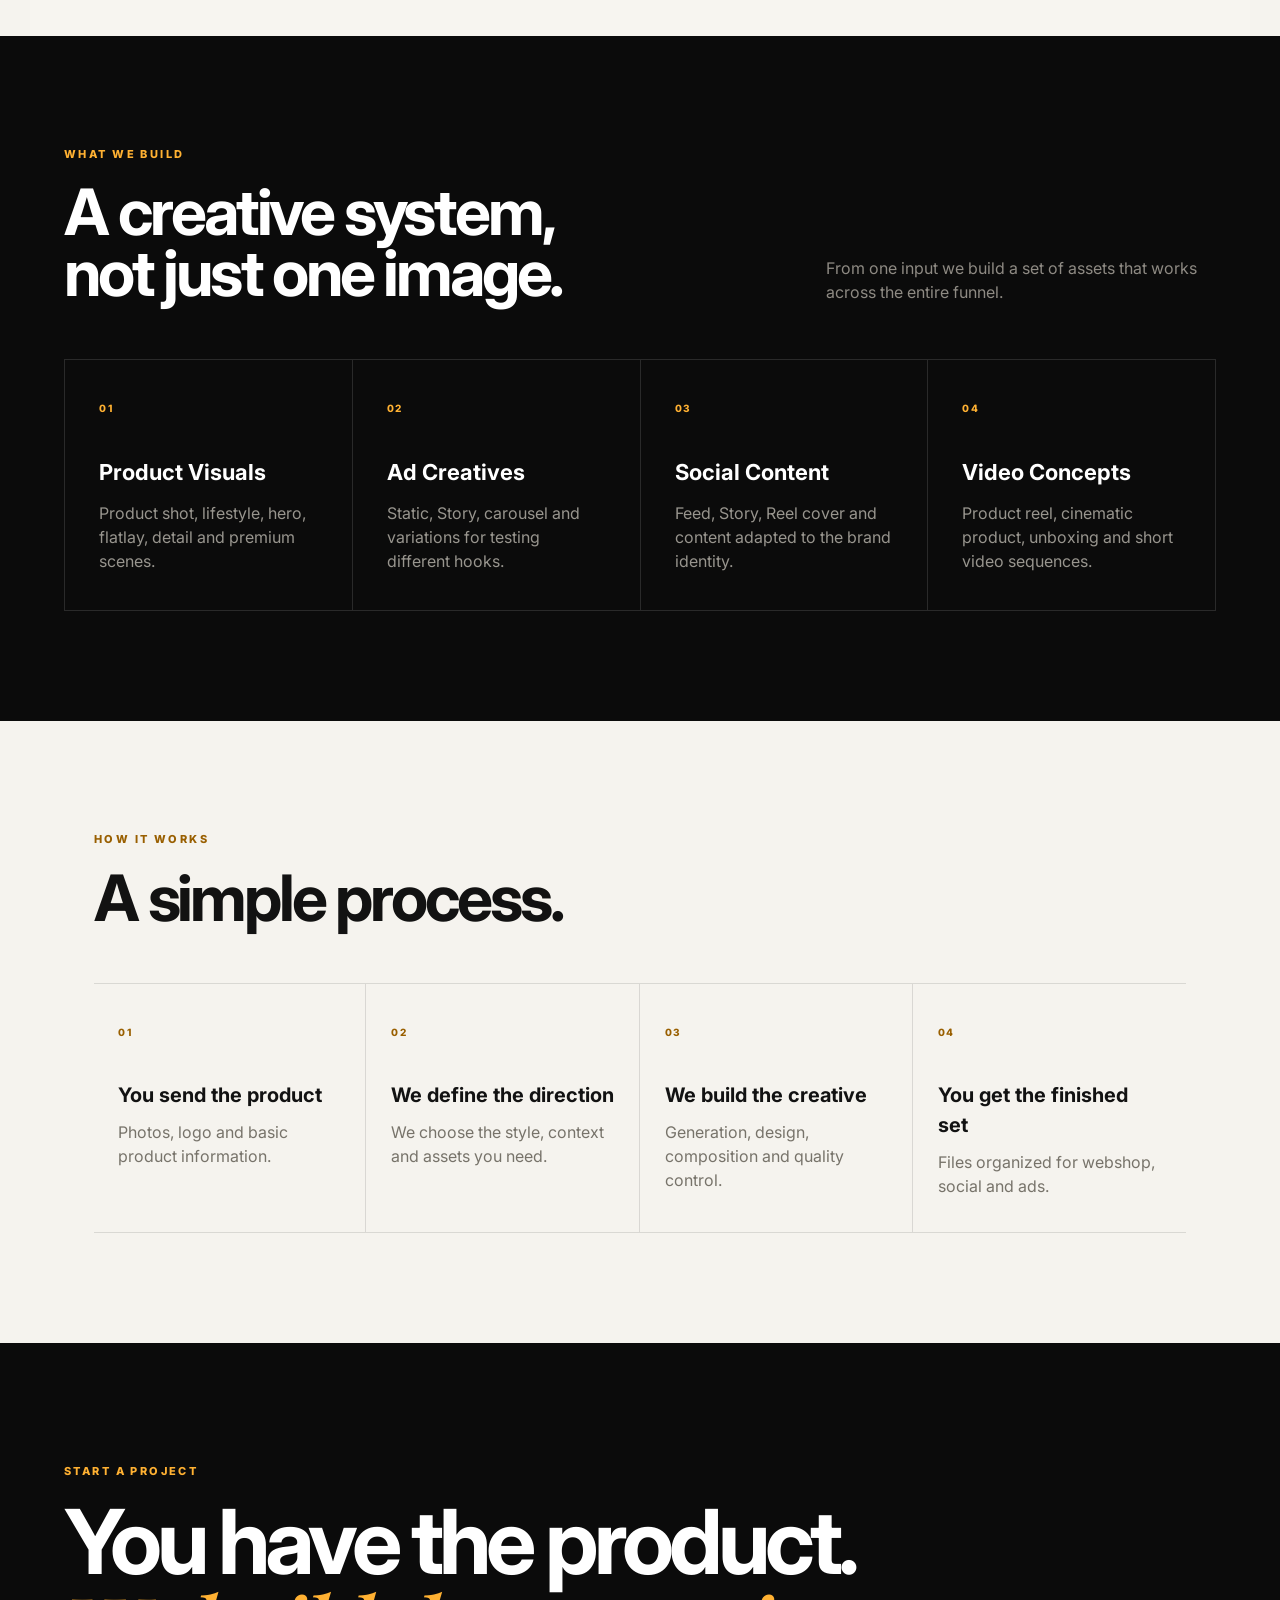
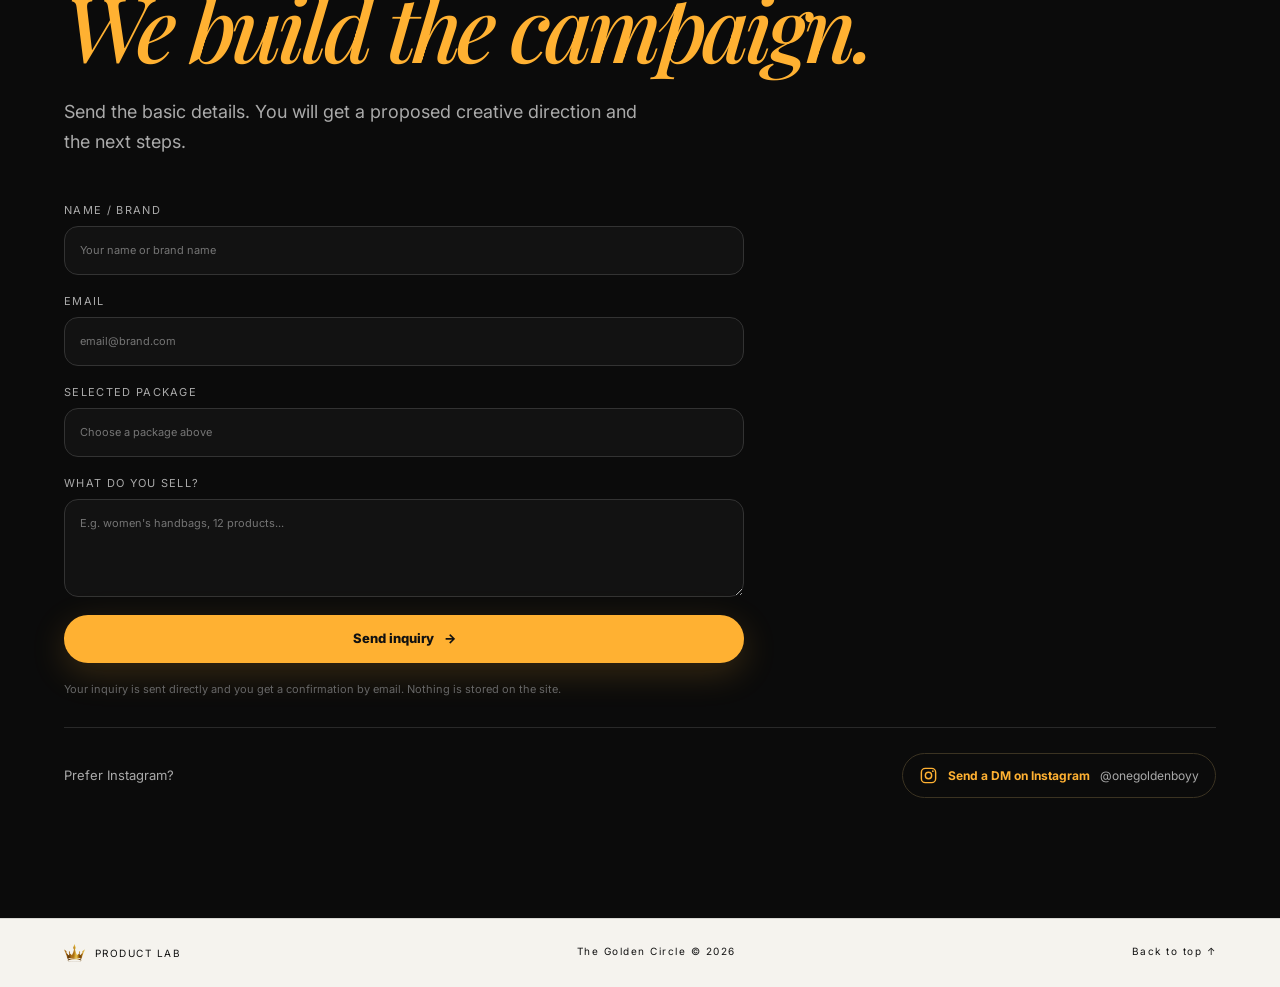
==== commit 20cbabd6: "Use real EmailJS template IDs and enable automatic reply Co-Authored-By: Claude Sonnet 5.5 <noreply@" ====
--- a/index.html
+++ b/index.html
@@ -231,7 +231,7 @@
    <footer class="footer"><span class="footer-brand"><img class="logo-crown" src="assets/crown-logo.png" alt="" width="315" height="272" loading="lazy">PRODUCT LAB</span><span>The Golden Circle © 2026</span><a href="#top" data-i18n="back_top">Back to top ↑</a></footer>
 
   <div class="lightbox" id="lightbox" aria-hidden="true"><button class="lightbox-close" aria-label="Close" data-i18n-attr="aria-label:lb_close">×</button><img id="lightboxImage" src="" alt=""></div>
-  <script src="emailjs-config.js?v=20261118"></script>
+  <script src="emailjs-config.js?v=20261119"></script>
   <script src="i18n.js?v=20261118"></script>
   <script src="script.js?v=20261118"></script>
 </body>
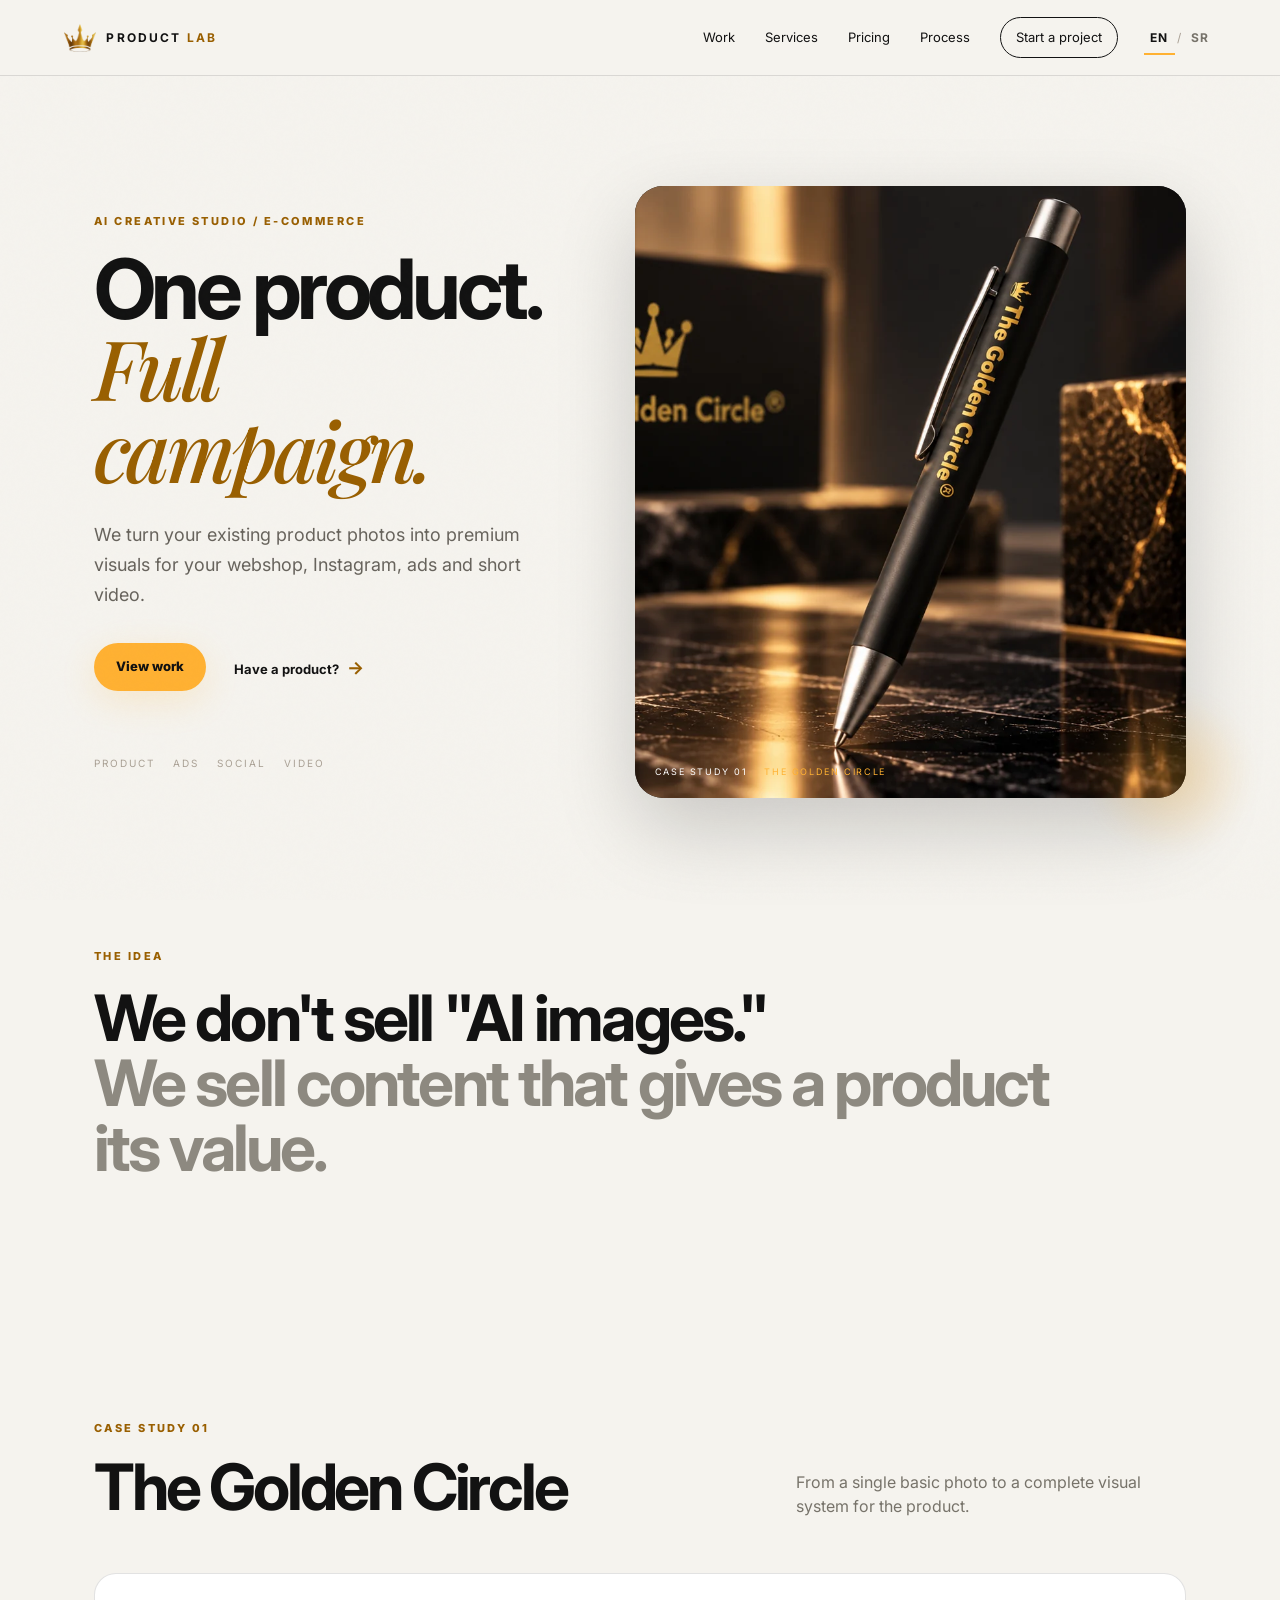
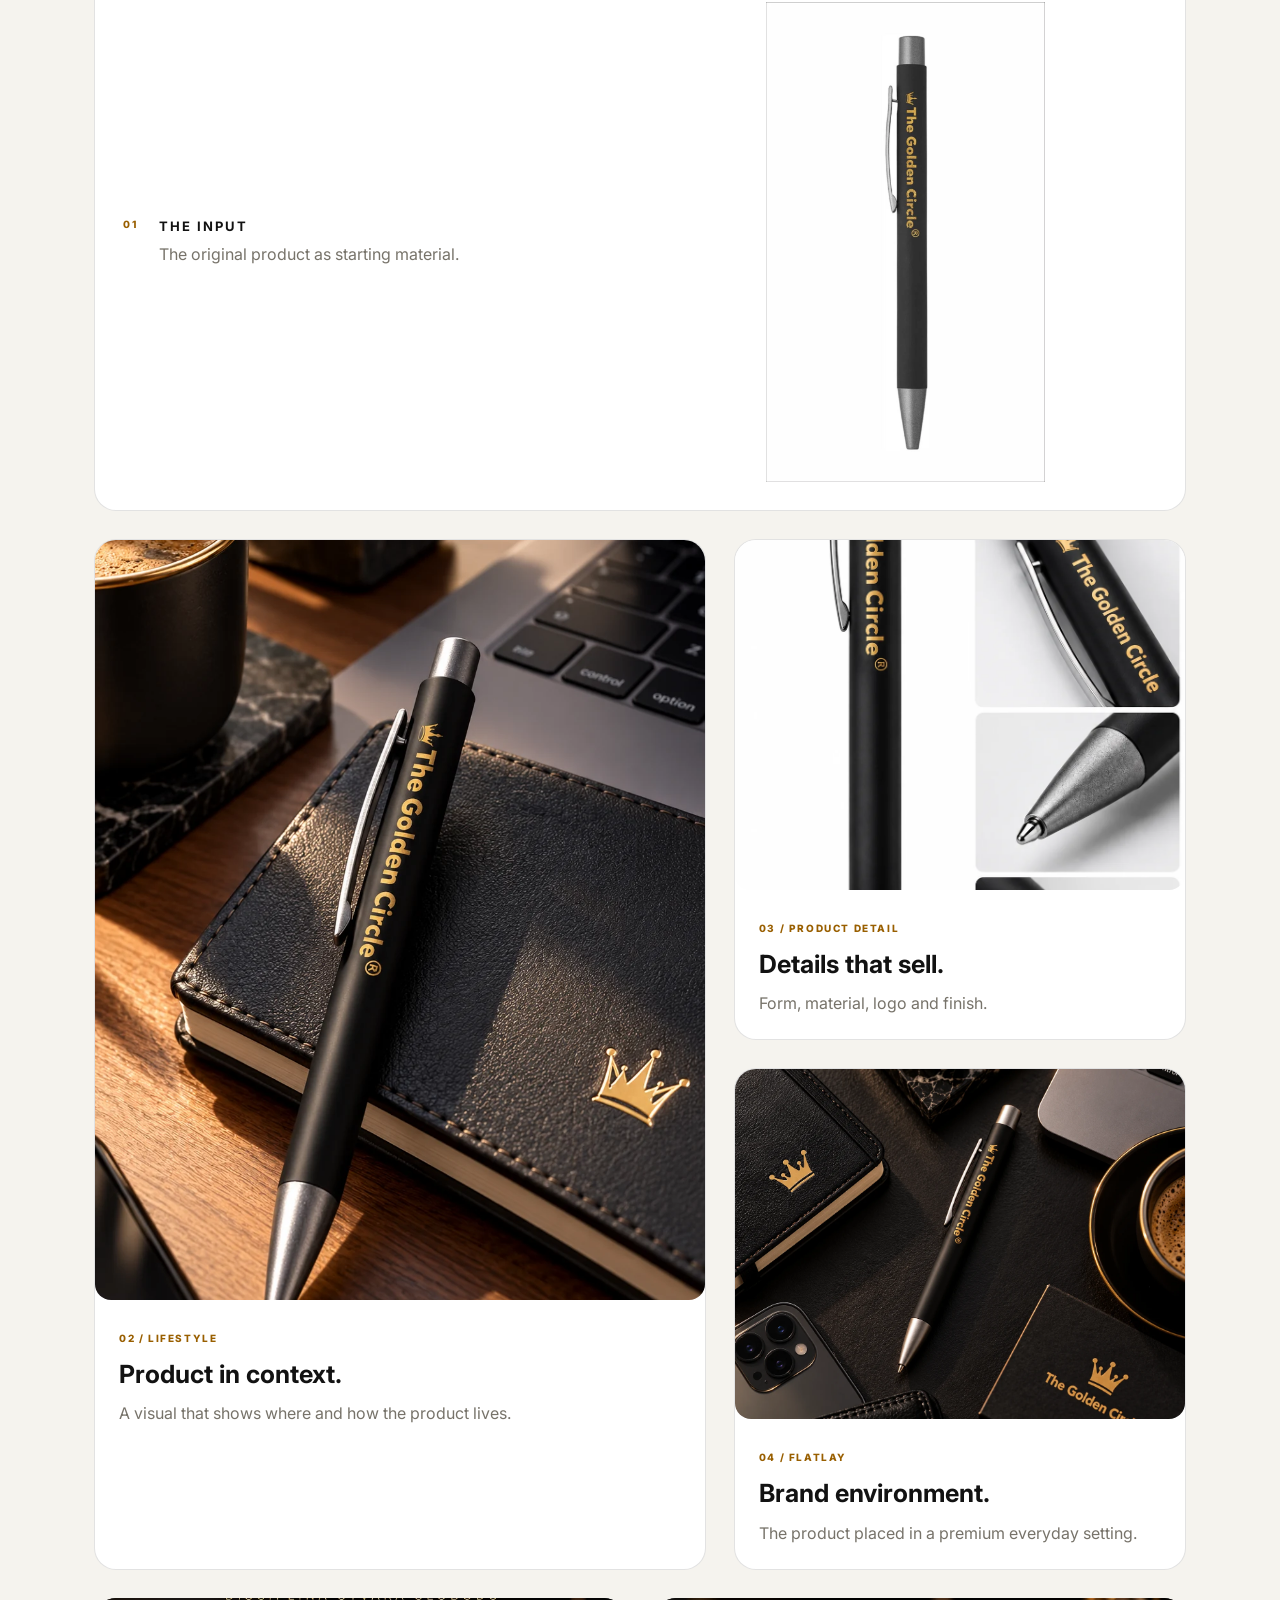
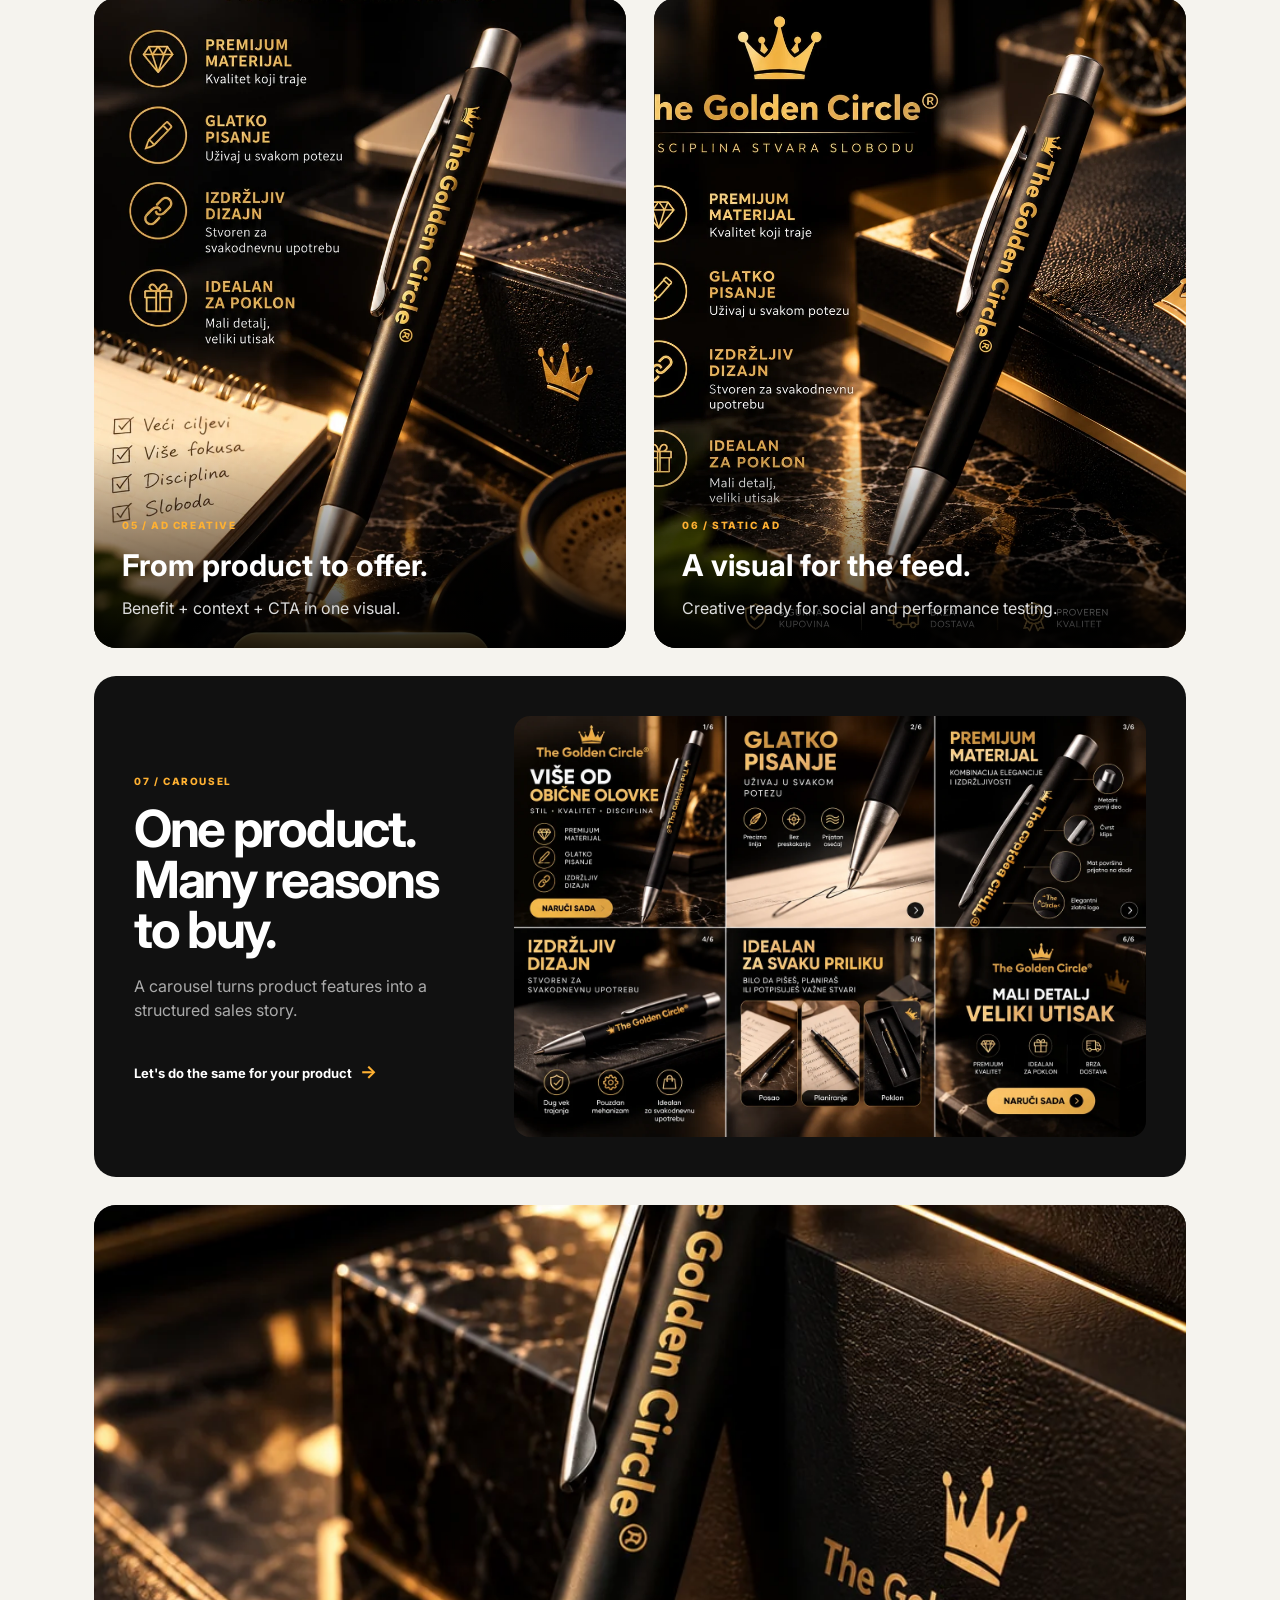
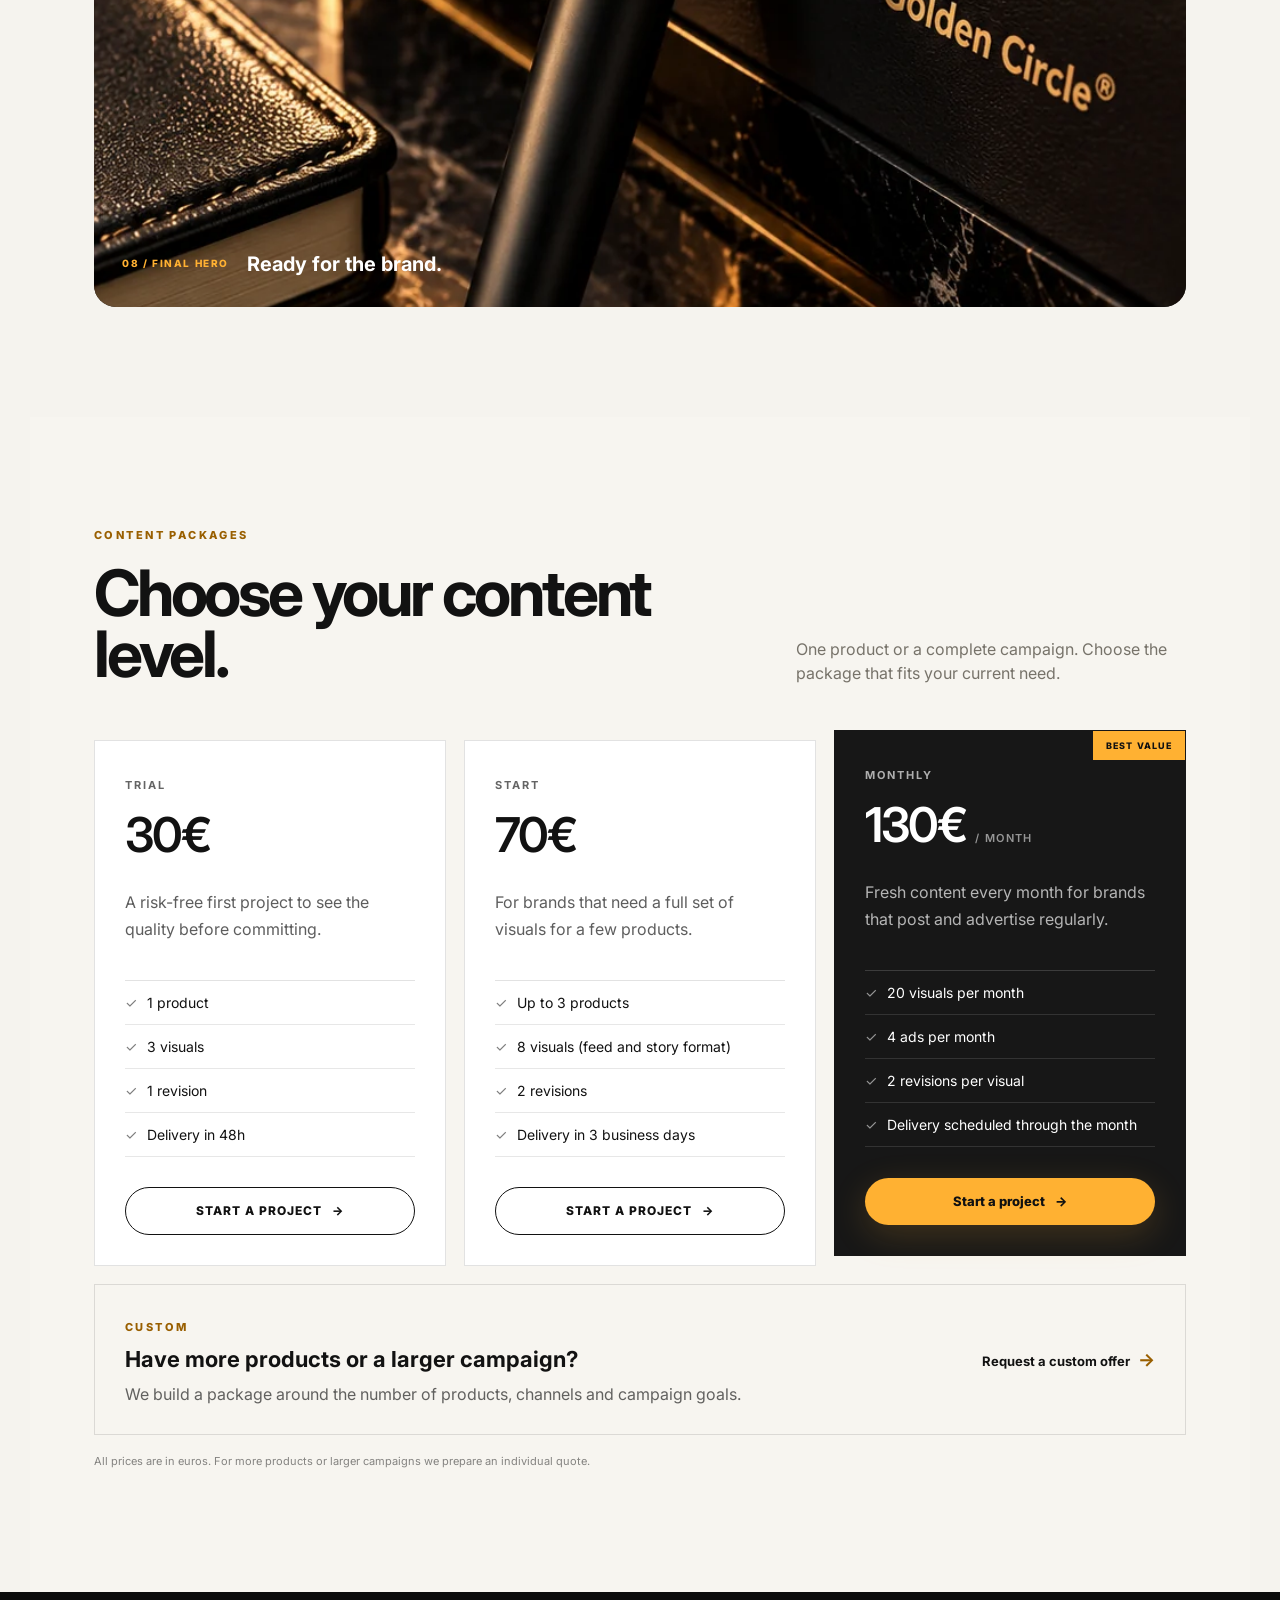
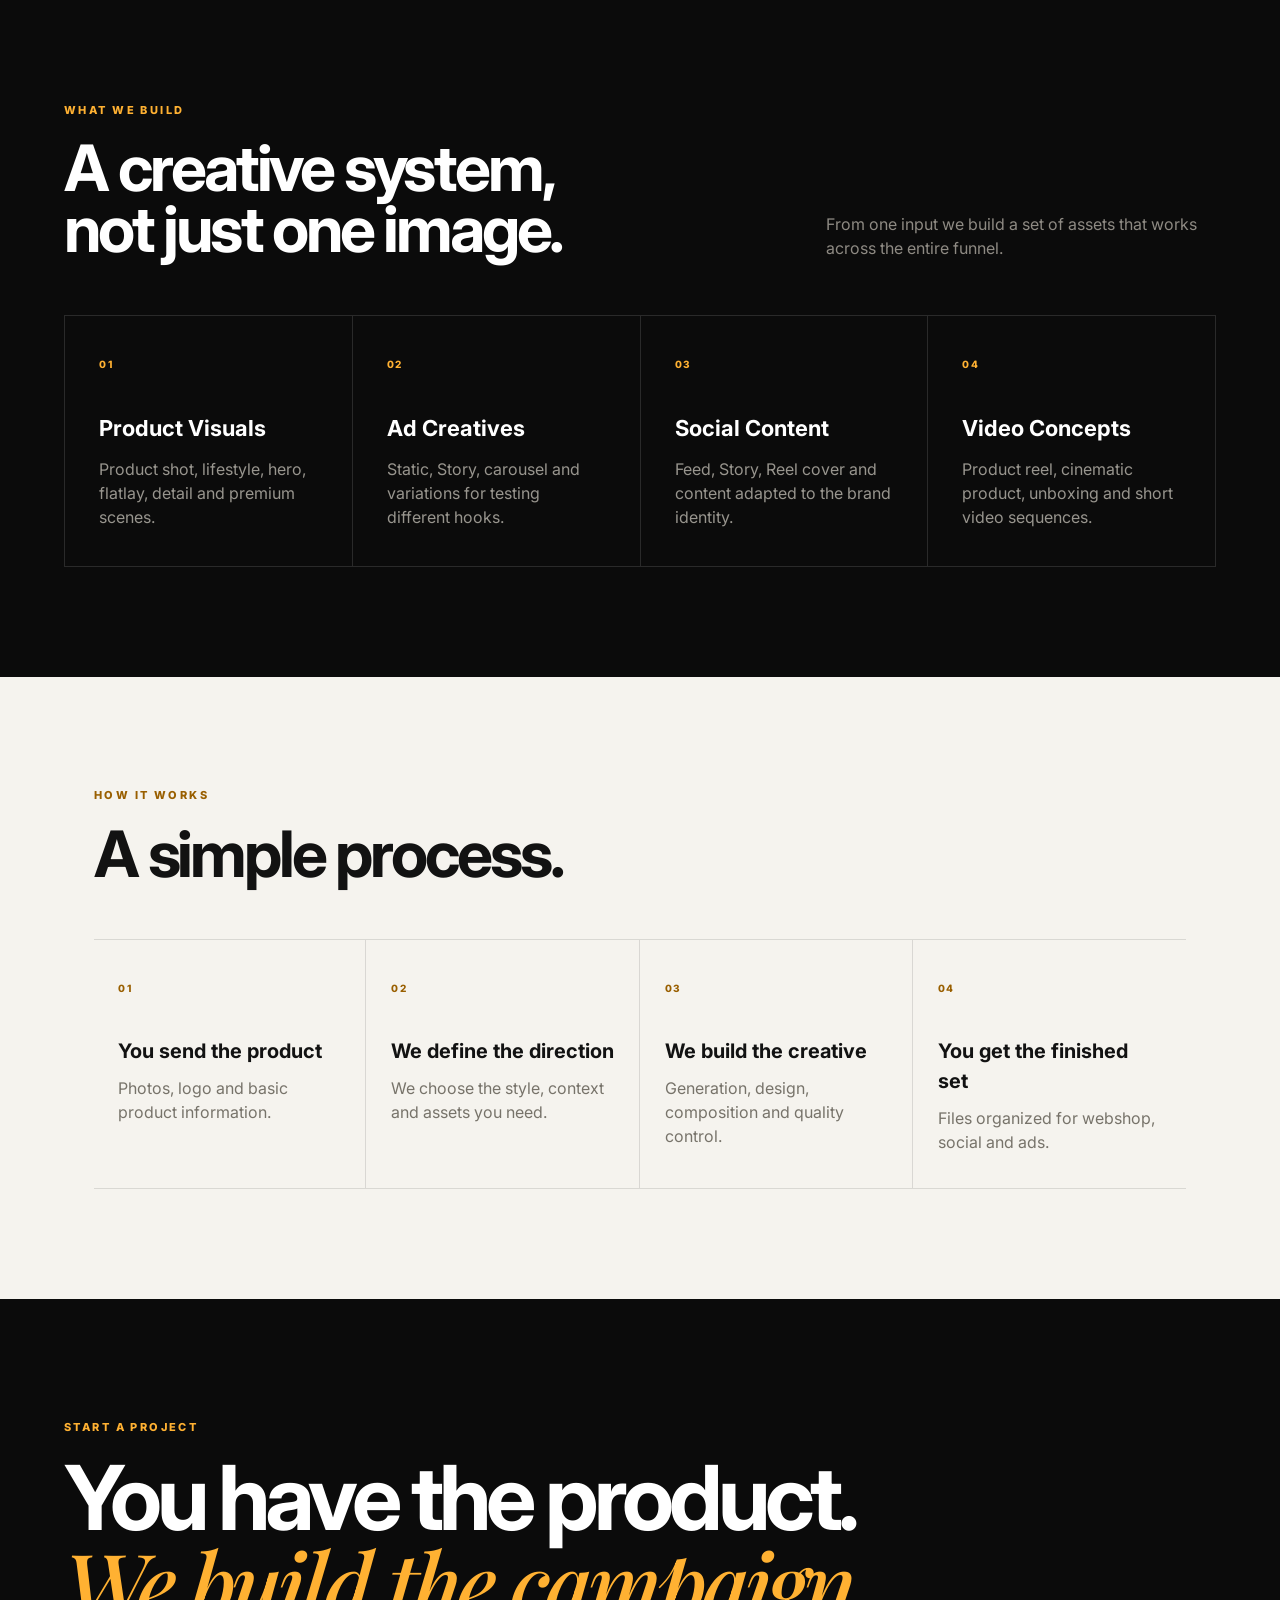
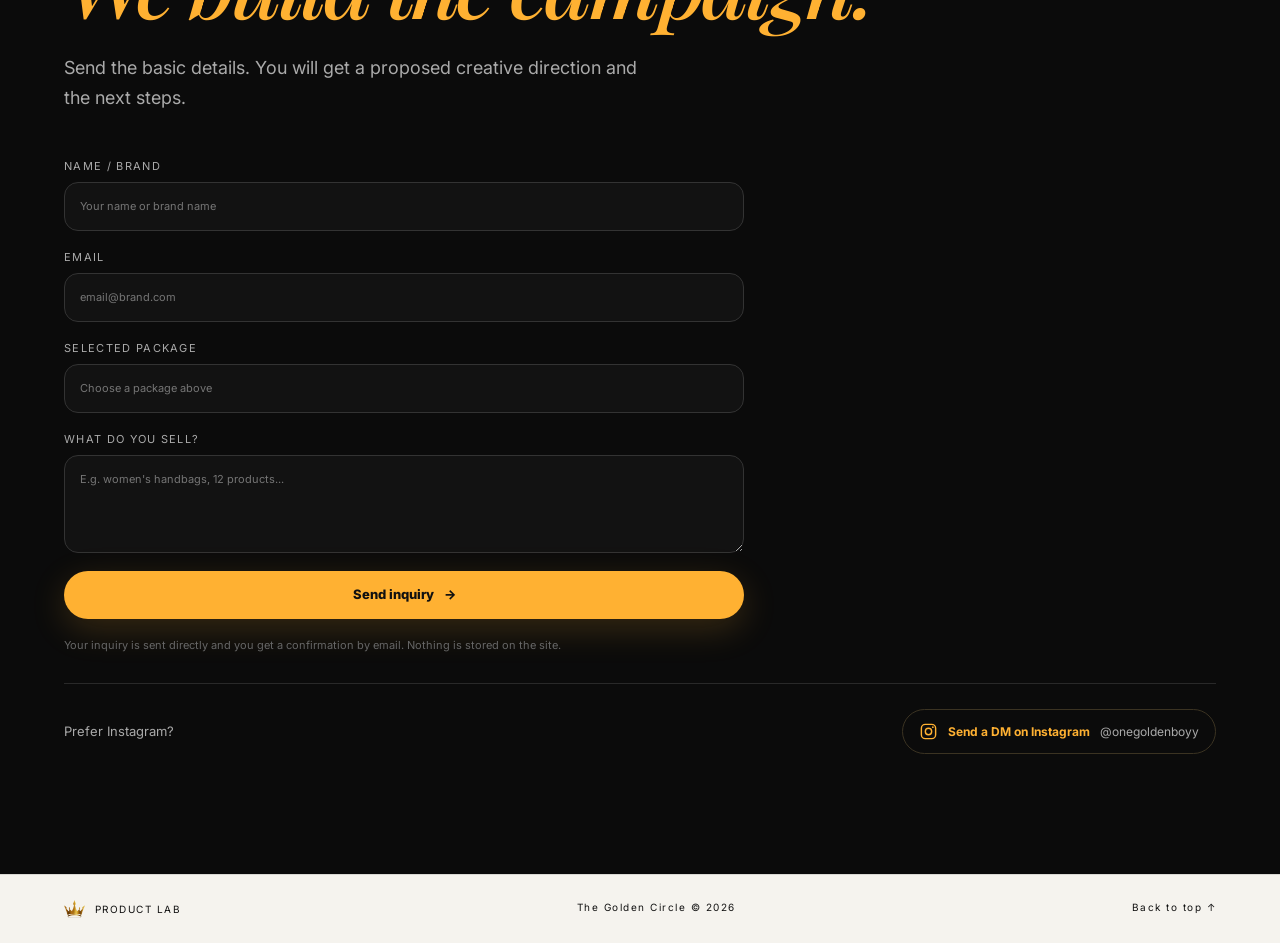
==== commit 3ee767b5: "Cene na sajtu usklađene sa odobrenim cenovnikom (Probni 30€, Start 70€, Mesečni 130€) Co-Authored-By" ====
--- a/index.html
+++ b/index.html
@@ -136,51 +136,50 @@
       </div>
       <div class="pricing-grid">
         <article class="price-card reveal">
+          <span class="price-label" data-i18n="trial_l">TRIAL</span>
+          <div class="price">30€</div>
+          <p data-i18n="trial_p">A risk-free first project to see the quality before committing.</p>
+          <ul>
+            <li data-i18n="trial_1">1 product</li>
+            <li data-i18n="trial_2">3 visuals</li>
+            <li data-i18n="trial_3">1 revision</li>
+            <li data-i18n="trial_4">Delivery in 48h</li>
+          </ul>
+          <a class="btn btn-outline" href="#contact" data-package="TRIAL 30€" data-i18n-html="pk_btn">Start a project <span>→</span></a>
+        </article>
+
+        <article class="price-card reveal delay-1">
           <span class="price-label">START</span>
-          <div class="price">49€ <small data-i18n="from">from</small></div>
-          <p data-i18n="start_p">For one product and a basic premium presentation.</p>
+          <div class="price">70€</div>
+          <p data-i18n="start_p">For brands that need a full set of visuals for a few products.</p>
           <ul>
-            <li data-i18n="start_1">5 creative visuals</li>
-            <li data-i18n="start_2">2 lifestyle / product scenes</li>
-            <li>1 social creative</li>
-            <li data-i18n="start_4">1 ad visual</li>
+            <li data-i18n="start_1">Up to 3 products</li>
+            <li data-i18n="start_2">8 visuals (feed and story format)</li>
+            <li data-i18n="start_3">2 revisions</li>
+            <li data-i18n="start_4">Delivery in 3 business days</li>
           </ul>
-          <a class="btn btn-outline" href="#contact" data-package="START 49€" data-i18n-html="pk_btn">Start a project <span>→</span></a>
+          <a class="btn btn-outline" href="#contact" data-package="START 70€" data-i18n-html="pk_btn">Start a project <span>→</span></a>
         </article>
 
-        <article class="price-card featured reveal delay-1">
-          <div class="popular">MOST POPULAR</div>
-          <span class="price-label">GROW</span>
-          <div class="price">99€ <small data-i18n="from">from</small></div>
-          <p data-i18n="grow_p">For brands that need complete content for one product.</p>
+        <article class="price-card featured reveal delay-2">
+          <div class="popular" data-i18n="best_value">BEST VALUE</div>
+          <span class="price-label" data-i18n="monthly_l">MONTHLY</span>
+          <div class="price">130€ <small data-i18n="per_month">/ month</small></div>
+          <p data-i18n="monthly_p">Fresh content every month for brands that post and advertise regularly.</p>
           <ul>
-            <li data-i18n="grow_1">10 creative visuals</li>
-            <li data-i18n="grow_2">3 Story creatives</li>
-            <li data-i18n="grow_3">2 ad creatives</li>
-            <li>1 carousel</li>
+            <li data-i18n="monthly_1">20 visuals per month</li>
+            <li data-i18n="monthly_2">4 ads per month</li>
+            <li data-i18n="monthly_3">2 revisions per visual</li>
+            <li data-i18n="monthly_4">Delivery scheduled through the month</li>
           </ul>
-          <a class="btn btn-gold" href="#contact" data-package="GROW 99€" data-i18n-html="pk_btn">Start a project <span>→</span></a>
-        </article>
-
-        <article class="price-card reveal delay-2">
-          <span class="price-label">BRAND</span>
-          <div class="price">199€ <small data-i18n="from">from</small></div>
-          <p data-i18n="brand_p">For a complete visual campaign for the product.</p>
-          <ul>
-            <li data-i18n="brand_1">20 creative visuals</li>
-            <li data-i18n="brand_2">5 Story creatives</li>
-            <li data-i18n="brand_3">3 ad creatives</li>
-            <li data-i18n="brand_4">2 carousels</li>
-            <li>Hero image + lifestyle campaign</li>
-          </ul>
-          <a class="btn btn-outline" href="#contact" data-package="BRAND 199€" data-i18n-html="pk_btn">Start a project <span>→</span></a>
+          <a class="btn btn-gold" href="#contact" data-package="MONTHLY 130€" data-i18n-html="pk_btn">Start a project <span>→</span></a>
         </article>
       </div>
       <div class="custom-package reveal">
         <div><span class="eyebrow">CUSTOM</span><h3 data-i18n="custom_t">Have more products or a larger campaign?</h3><p data-i18n="custom_p">We build a package around the number of products, channels and campaign goals.</p></div>
         <a class="text-link package-btn" href="#contact" data-package="CUSTOM" data-i18n-html="custom_link">Request a custom offer <span>→</span></a>
       </div>
-      <p class="pricing-note" data-i18n="pk_note">Prices are starting prices for standard packages. For more products or more complex campaigns we prepare an individual quote.</p>
+      <p class="pricing-note" data-i18n="pk_note">All prices are in euros. For more products or larger campaigns we prepare an individual quote.</p>
     </section>
 
     <section id="services" class="services section-pad dark-section">
